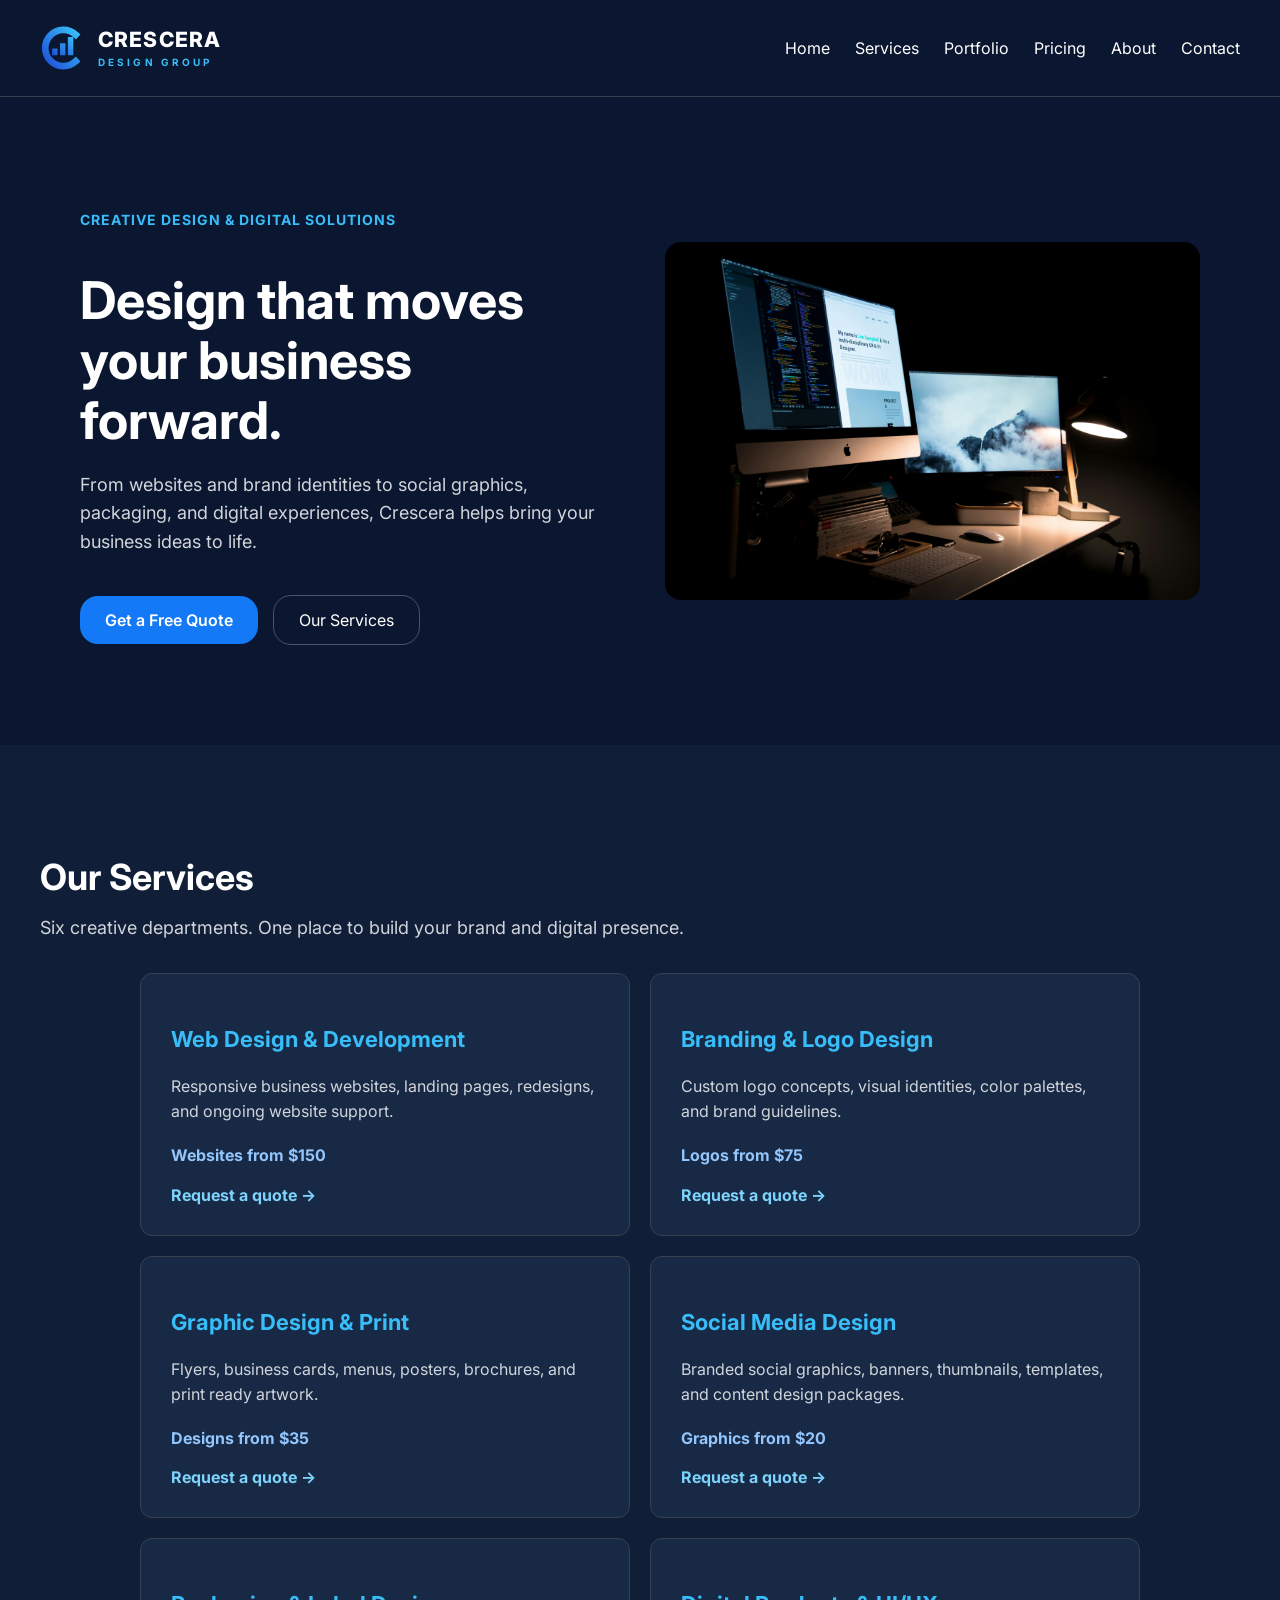
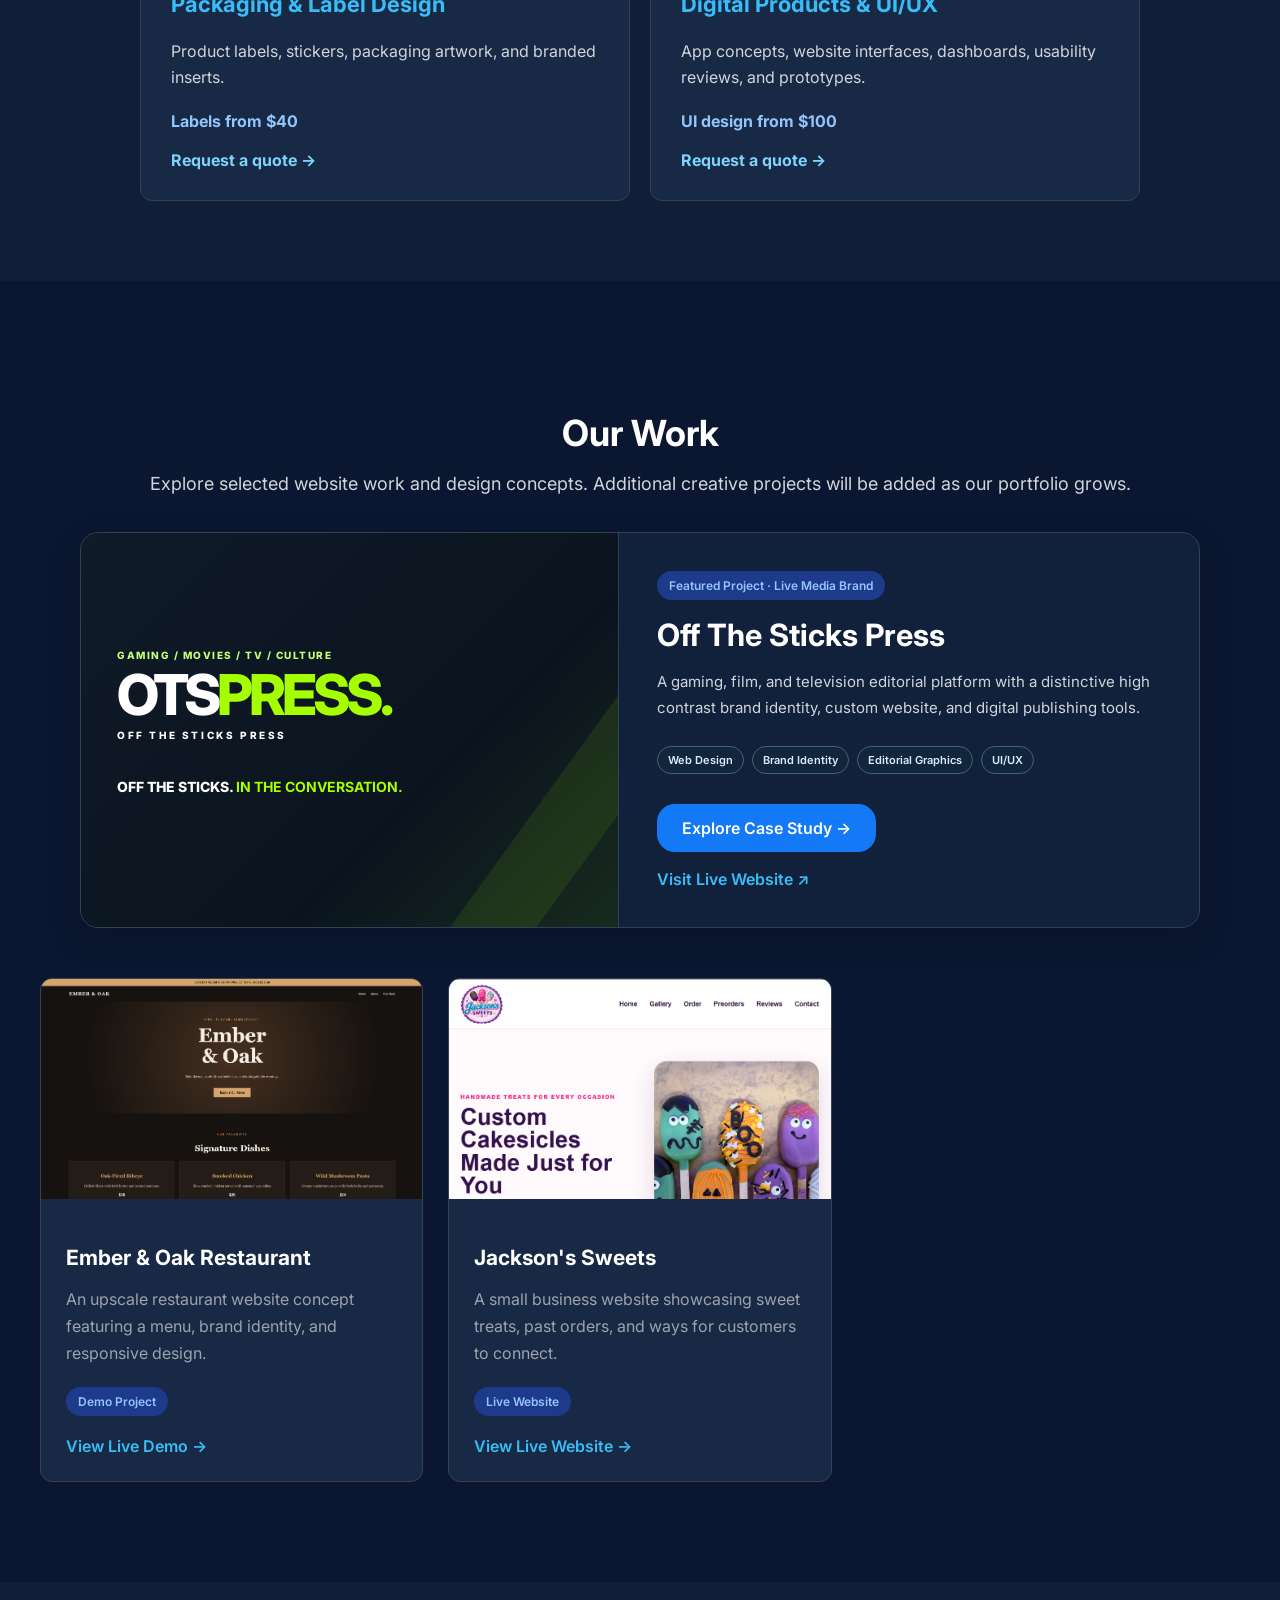
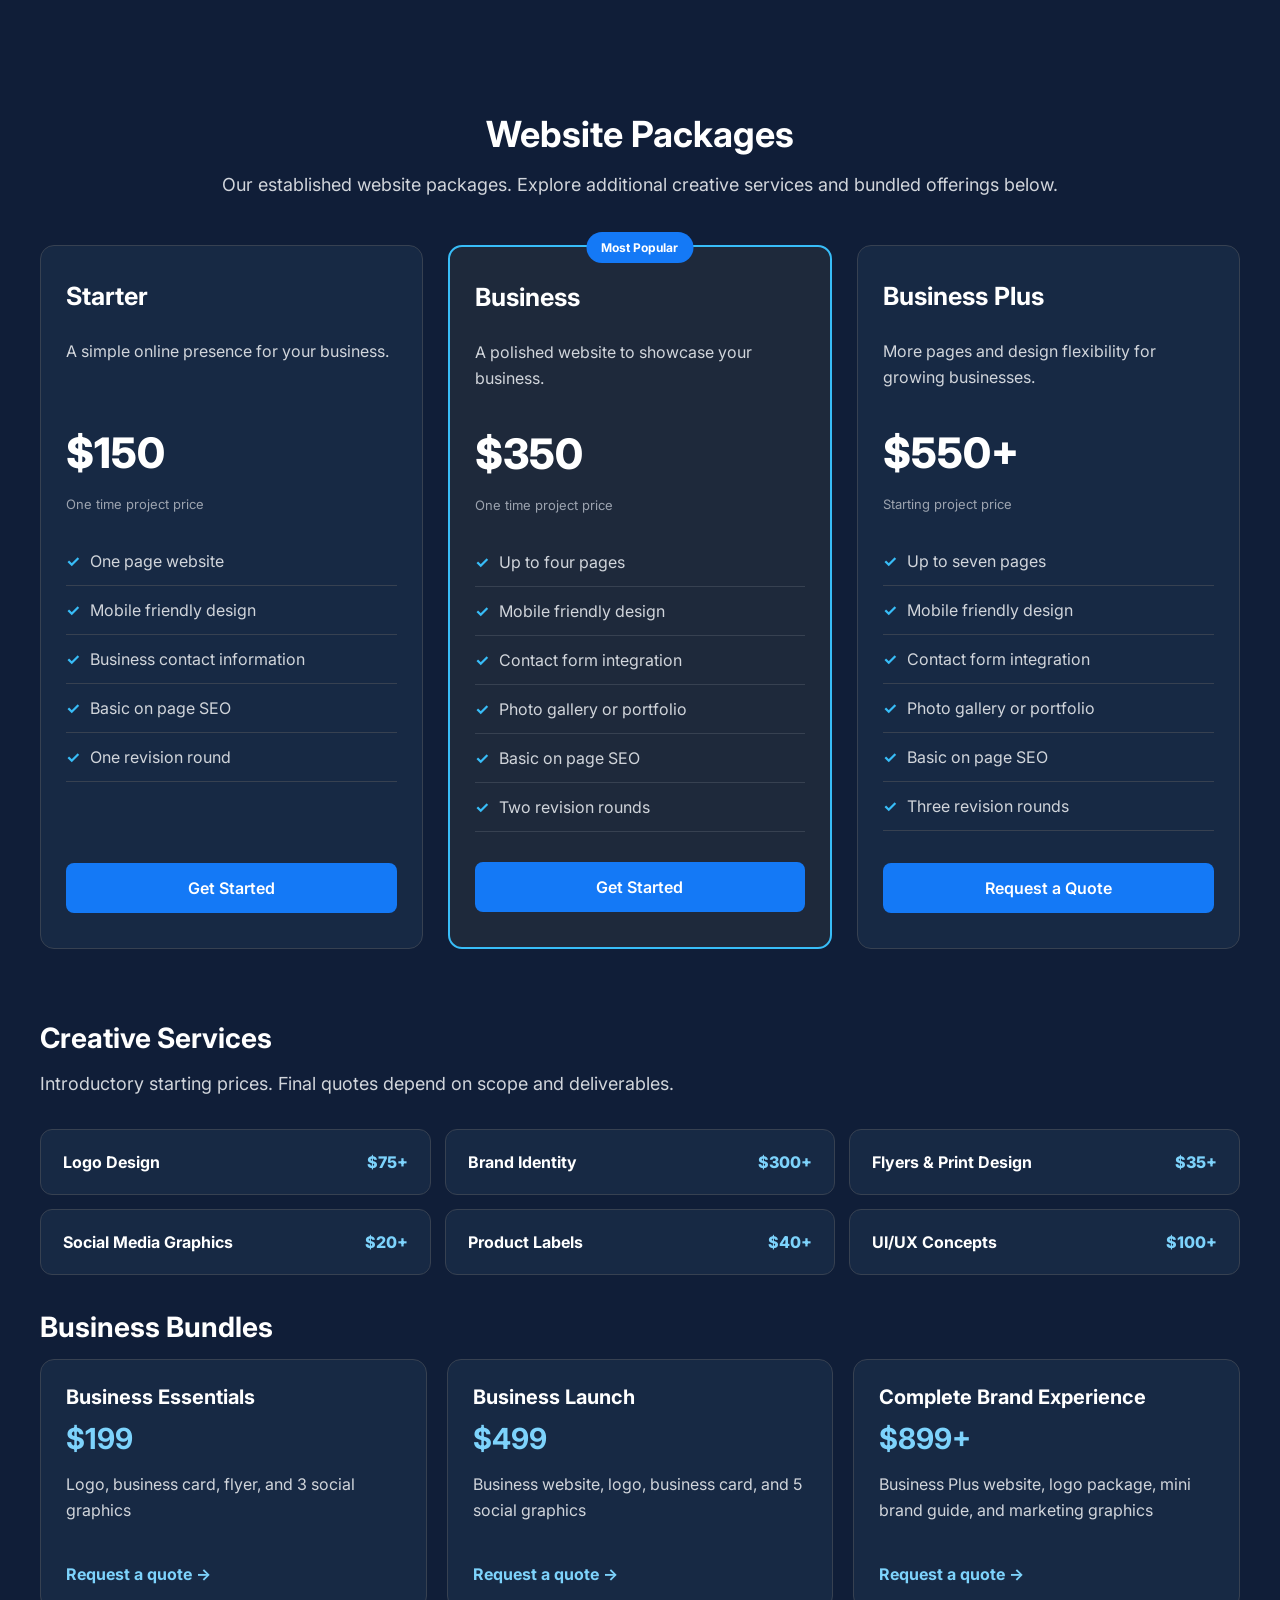
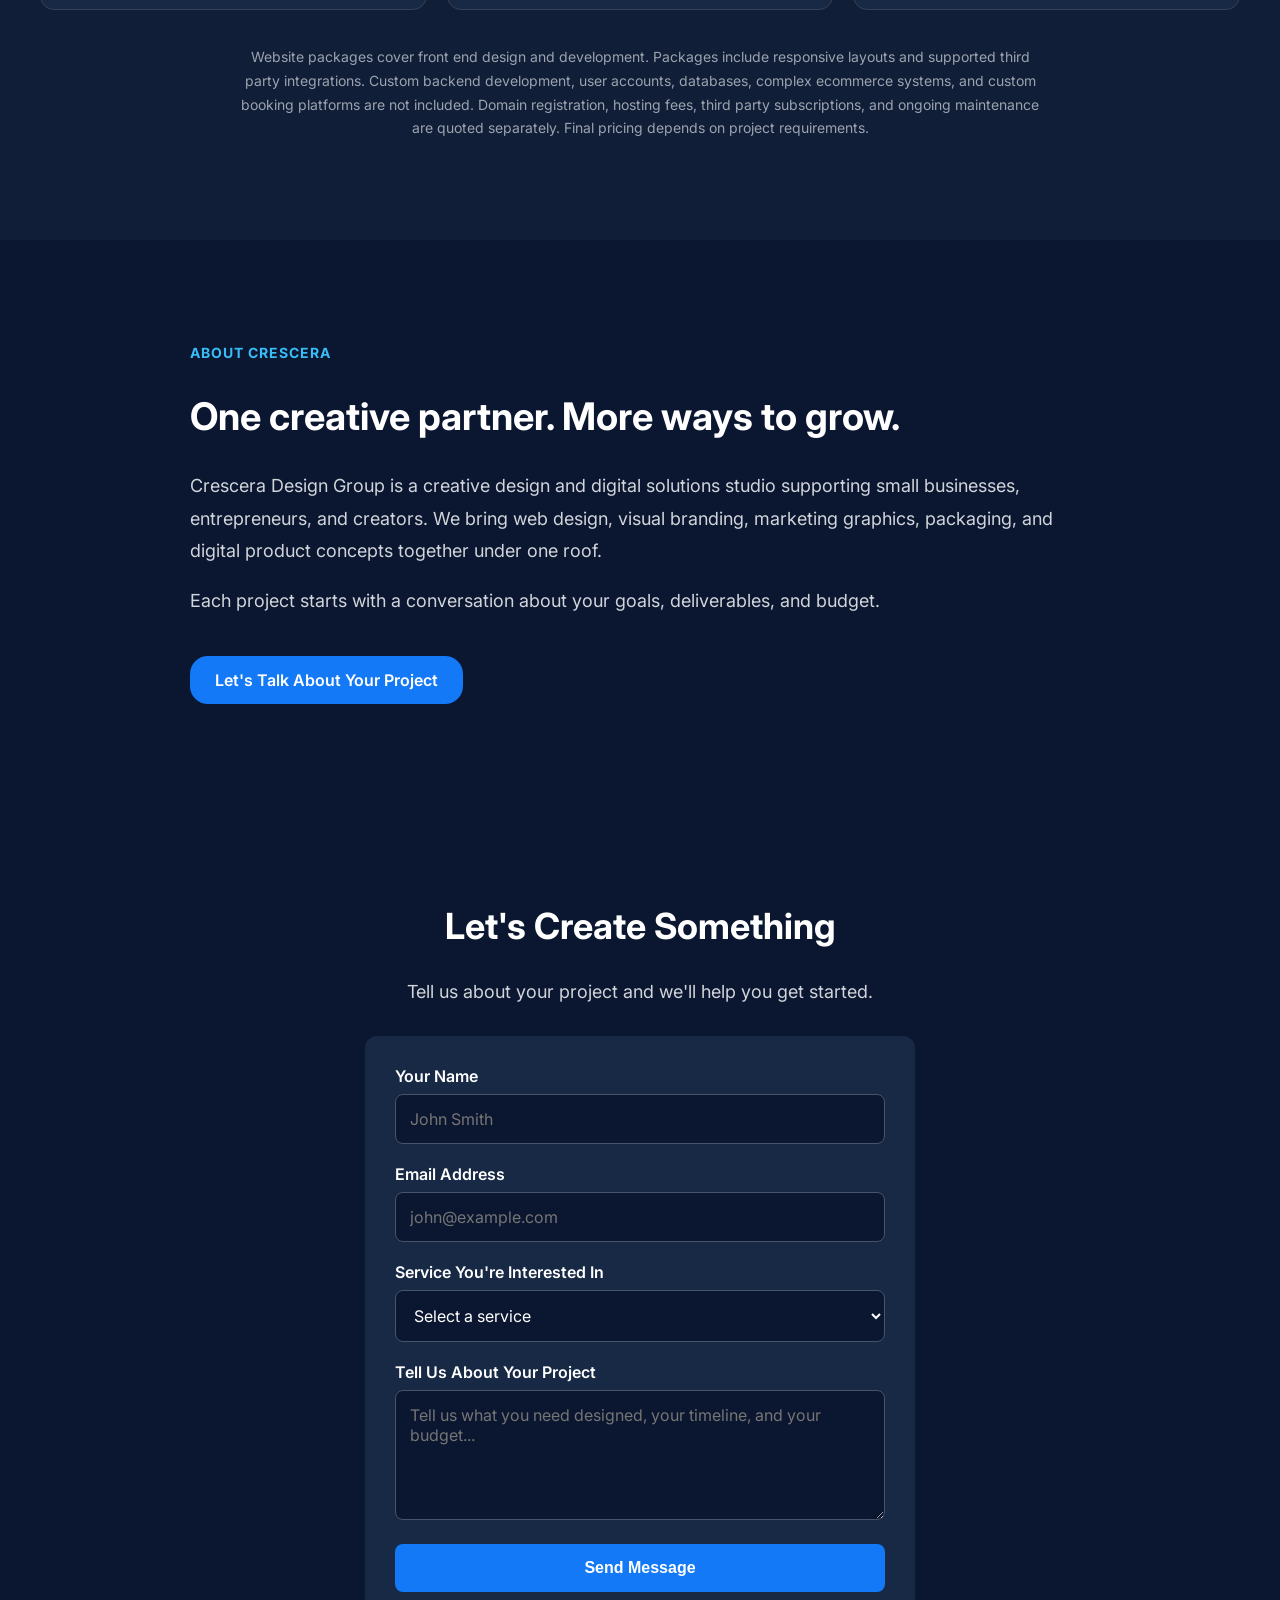
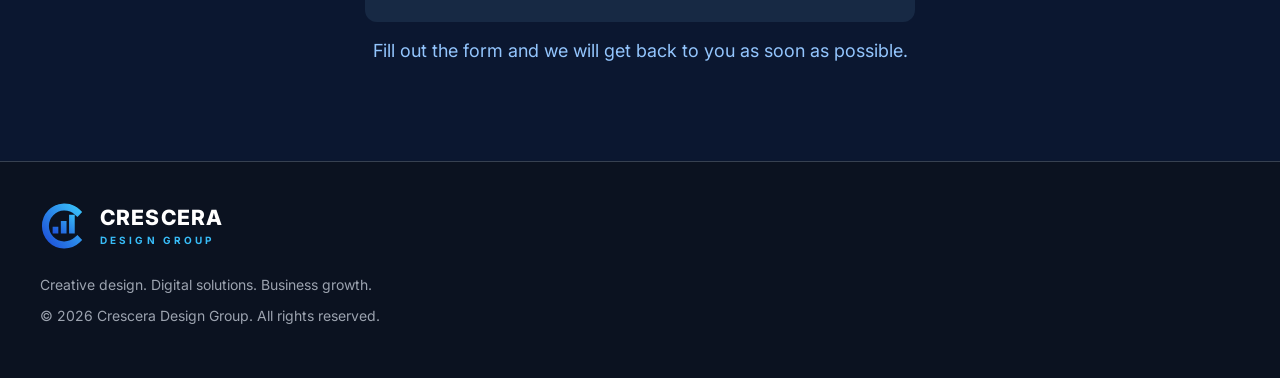
==== index.html @ a729edf1 "Remove hyphenated words from visible website copy" ====
<!DOCTYPE html>
<html lang="en">

<head>
  <meta charset="UTF-8">
  <meta name="viewport" content="width=device-width, initial-scale=1.0">

  
<title>Crescera Design Group | Creative Design & Digital Solutions</title>
  <meta name="description" content="Crescera Design Group offers web design, branding, graphic design, social media graphics, packaging design, and UI/UX solutions for growing businesses.">
  <meta name="theme-color" content="#0B1730">
  <link rel="icon" href="favicon.svg" type="image/svg+xml">


  <link rel="preconnect" href="https://fonts.googleapis.com">
  <link rel="preconnect" href="https://fonts.gstatic.com" crossorigin>

  <link href="https://fonts.googleapis.com/css2?family=Inter:wght@400;500;600;700;800&display=swap" rel="stylesheet">

  
<link rel="stylesheet" href="style.css?v=10">

</head>

<body>

  <!-- NAVIGATION -->
  <header>
    <a class="brand" href="#home" aria-label="Crescera Design Group home"><img src="images/crescera-mark.svg" alt="" width="46" height="46"><span class="brand-name">CRESCERA<small>DESIGN GROUP</small></span></a>

    
<nav aria-label="Main navigation">
    <a href="#home">Home</a>
    <a href="#services">Services</a>
    <a href="#portfolio">Portfolio</a>
    <a href="#pricing">Pricing</a>
    <a href="#about">About</a>
    <a href="#contact">Contact</a>
</nav>

  </header>

  <main>

    <!-- HERO SECTION -->
    <section class="hero" id="home">

      <div class="hero-content">

        <p class="subtitle">
          CREATIVE DESIGN & DIGITAL SOLUTIONS
        </p>

        <h1>
          Design that moves your business forward.
        </h1>

        <p class="description">
          From websites and brand identities to social graphics, packaging, and digital experiences, Crescera helps bring your business ideas to life.
        </p>

        <div class="hero-buttons">

          <a class="button" href="#contact">
            Get a Free Quote
          </a>

          <a class="secondary-button" href="#services">
            Our Services
          </a>

        </div>
      </div>

      <div class="hero-image">
        <img
          src="images/hero.jpg"
          alt="Professional website design workspace"
          width="640" height="480"
          fetchpriority="high"
        >
      </div>

    </section>

    <!-- SERVICES SECTION -->
    <section class="services" id="services">

      <h2>Our Services</h2>

      <p class="section-description">Six creative departments. One place to build your brand and digital presence.</p><div class="service-grid"><article class="service-card"><h3>Web Design & Development</h3><p>Responsive business websites, landing pages, redesigns, and ongoing website support.</p><p class="service-price">Websites from $150</p><a href="#contact">Request a quote →</a></article>
<article class="service-card"><h3>Branding & Logo Design</h3><p>Custom logo concepts, visual identities, color palettes, and brand guidelines.</p><p class="service-price">Logos from $75</p><a href="#contact">Request a quote →</a></article>
<article class="service-card"><h3>Graphic Design & Print</h3><p>Flyers, business cards, menus, posters, brochures, and print ready artwork.</p><p class="service-price">Designs from $35</p><a href="#contact">Request a quote →</a></article>
<article class="service-card"><h3>Social Media Design</h3><p>Branded social graphics, banners, thumbnails, templates, and content design packages.</p><p class="service-price">Graphics from $20</p><a href="#contact">Request a quote →</a></article>
<article class="service-card"><h3>Packaging & Label Design</h3><p>Product labels, stickers, packaging artwork, and branded inserts.</p><p class="service-price">Labels from $40</p><a href="#contact">Request a quote →</a></article>
<article class="service-card"><h3>Digital Products & UI/UX</h3><p>App concepts, website interfaces, dashboards, usability reviews, and prototypes.</p><p class="service-price">UI design from $100</p><a href="#contact">Request a quote →</a></article></div></section>
    
<section class="portfolio" id="portfolio">
    <h2>Our Work</h2>

    <p class="section-description">
        Explore selected website work and design concepts. Additional creative projects will be added as our portfolio grows.
    </p>

    <article class="portfolio-featured">
  <div class="ots-feature-art" aria-label="Off The Sticks Press brand showcase">
    <span class="ots-kicker">GAMING / MOVIES / TV / CULTURE</span>
    <div class="ots-wordmark"><span>OTS</span><span>PRESS.</span></div>
    <span class="ots-subline">OFF THE STICKS PRESS</span>
    <p>OFF THE STICKS. <strong>IN THE CONVERSATION.</strong></p>
  </div>
  <div class="portfolio-featured-content">
    <span class="project-tag">Featured Project · Live Media Brand</span>
    <h3>Off The Sticks Press</h3>
    <p>A gaming, film, and television editorial platform with a distinctive high contrast brand identity, custom website, and digital publishing tools.</p>
    <div class="case-tags"><span>Web Design</span><span>Brand Identity</span><span>Editorial Graphics</span><span>UI/UX</span></div>
    <a class="button" href="projects/off-the-sticks-press.html">Explore Case Study →</a>
    <a class="portfolio-link" href="https://offthestickspress.com" target="_blank" rel="noopener noreferrer">Visit Live Website ↗</a>
  </div>
</article>

<div class="portfolio-grid">

        
<article class="portfolio-card">
    

<div class="portfolio-preview">
    <img
        src="images/ember-oak-preview.png"
        alt="Ember and Oak restaurant website preview"
        loading="lazy"
    >
</div>



    <div class="portfolio-info">
        <h3>Ember & Oak Restaurant</h3>

        <p>
            An upscale restaurant website concept
            featuring a menu, brand identity,
            and responsive design.
        </p>

        <span class="project-tag">Demo Project</span>

        <a
            class="portfolio-link"
            href="demos/restaurant/index.html"
            target="_blank"
            rel="noopener noreferrer"
        >
            View Live Demo →
        </a>
    </div>
</article>


        <article class="portfolio-card">
            <div class="portfolio-preview">
                <img src="images/jacksons-sweets-preview.png" alt="Jackson's Sweets website homepage preview" loading="lazy">
            </div>
            <div class="portfolio-info">
                <h3>Jackson's Sweets</h3>
                <p>
                    A small business website showcasing sweet treats,
                    past orders, and ways for customers to connect.
                </p>
                <span class="project-tag">Live Website</span>
                <a class="portfolio-link" href="https://jacksonssweets.com/index.html" target="_blank" rel="noopener noreferrer">View Live Website →</a>
            </div>
        </article>

    </div>
</section>



    <!-- PRICING SECTION -->
    <section class="pricing" id="pricing">
      <h2>Website Packages</h2>
      <p class="section-description">Our established website packages. Explore additional creative services and bundled offerings below.</p>
      <div class="pricing-grid">
        <article class="pricing-card">
          <h3>Starter</h3>
          <p class="package-description">A simple online presence for your business.</p>
          <p class="price">$150</p>
          <p class="price-note">One time project price</p>
          <ul>
            <li>One page website</li>
            <li>Mobile friendly design</li>
            <li>Business contact information</li>
            <li>Basic on page SEO</li>
            <li>One revision round</li>
          </ul>
          <a class="pricing-button" href="#contact">Get Started</a>
        </article>
        <article class="pricing-card featured">
          <span class="popular-tag">Most Popular</span>
          <h3>Business</h3>
          <p class="package-description">A polished website to showcase your business.</p>
          <p class="price">$350</p>
          <p class="price-note">One time project price</p>
          <ul>
            <li>Up to four pages</li>
            <li>Mobile friendly design</li>
            <li>Contact form integration</li>
            <li>Photo gallery or portfolio</li>
            <li>Basic on page SEO</li>
            <li>Two revision rounds</li>
          </ul>
          <a class="pricing-button" href="#contact">Get Started</a>
        </article>
        <article class="pricing-card">
          <h3>Business Plus</h3>
          <p class="package-description">More pages and design flexibility for growing businesses.</p>
          <p class="price">$550+</p>
          <p class="price-note">Starting project price</p>
          <ul>
            <li>Up to seven pages</li>
            <li>Mobile friendly design</li>
            <li>Contact form integration</li>
            <li>Photo gallery or portfolio</li>
            <li>Basic on page SEO</li>
            <li>Three revision rounds</li>
          </ul>
          <a class="pricing-button" href="#contact">Request a Quote</a>
        </article>
      </div>
      <div class="creative-pricing"><h3>Creative Services</h3><p class="section-description">Introductory starting prices. Final quotes depend on scope and deliverables.</p><div class="creative-price-grid"><div class="creative-price-item"><strong>Logo Design</strong><span>$75+</span></div><div class="creative-price-item"><strong>Brand Identity</strong><span>$300+</span></div><div class="creative-price-item"><strong>Flyers & Print Design</strong><span>$35+</span></div><div class="creative-price-item"><strong>Social Media Graphics</strong><span>$20+</span></div><div class="creative-price-item"><strong>Product Labels</strong><span>$40+</span></div><div class="creative-price-item"><strong>UI/UX Concepts</strong><span>$100+</span></div></div><h3>Business Bundles</h3><div class="bundle-grid"><article class="bundle-card"><h4>Business Essentials</h4><strong>$199</strong><p>Logo, business card, flyer, and 3 social graphics</p><a href="#contact">Request a quote →</a></article><article class="bundle-card"><h4>Business Launch</h4><strong>$499</strong><p>Business website, logo, business card, and 5 social graphics</p><a href="#contact">Request a quote →</a></article><article class="bundle-card"><h4>Complete Brand Experience</h4><strong>$899+</strong><p>Business Plus website, logo package, mini brand guide, and marketing graphics</p><a href="#contact">Request a quote →</a></article></div></div><p class="pricing-disclaimer">Website packages cover front end design and development. Packages include responsive layouts and supported third party integrations. Custom backend development, user accounts, databases, complex ecommerce systems, and custom booking platforms are not included. Domain registration, hosting fees, third party subscriptions, and ongoing maintenance are quoted separately. Final pricing depends on project requirements.</p>
    </section>

    <section class="about" id="about"><div class="about-inner"><p class="subtitle">ABOUT CRESCERA</p><h2>One creative partner. More ways to grow.</h2><p>Crescera Design Group is a creative design and digital solutions studio supporting small businesses, entrepreneurs, and creators. We bring web design, visual branding, marketing graphics, packaging, and digital product concepts together under one roof.</p><p>Each project starts with a conversation about your goals, deliverables, and budget.</p><a class="button" href="#contact">Let's Talk About Your Project</a></div></section>

    <!-- CONTACT SECTION -->
    <section class="contact" id="contact">

      <h2>Let's Create Something</h2>

      <p>
        Tell us about your project and
        we'll help you get started.
      </p>

      <form id="contact-form" action="https://formspree.io/f/mljgbqzo" method="POST">

        <input type="hidden" name="_subject" value="New Crescera Design Group project inquiry">

        <label for="name">Your Name</label>
        <input
          type="text"
          id="name"
          name="name"
          placeholder="John Smith"
          required
        >

        <label for="email">Email Address</label>
        <input
          type="email"
          id="email"
          name="email"
          placeholder="john@example.com"
          required
        >

        <label for="service">Service You're Interested In</label><select id="service" name="service" required><option value="" disabled selected>Select a service</option><option value="Web Design & Development">Web Design & Development</option><option value="Branding & Logo Design">Branding & Logo Design</option><option value="Graphic Design & Print">Graphic Design & Print</option><option value="Social Media Design">Social Media Design</option><option value="Packaging & Label Design">Packaging & Label Design</option><option value="Digital Products & UI/UX">Digital Products & UI/UX</option><option value="Business Bundle">Business Bundle</option><option value="Not Sure Yet">Not Sure Yet</option></select>

        <label for="message">
          Tell Us About Your Project
        </label>

        <textarea
          id="message"
          name="message"
          rows="5"
          placeholder="Tell us what you need designed, your timeline, and your budget..."
          required
        ></textarea>

        <button type="submit" id="contact-submit">
          Send Message
        </button>

      </form>

      <p id="form-status" role="status" aria-live="polite">Fill out the form and we will get back to you as soon as possible.</p>

    </section>

  </main>

  <!-- FOOTER -->
  <footer>
    <div class="footer-brand"><img src="images/crescera-mark.svg" alt="" width="48" height="48"><span class="brand-name">CRESCERA<small>DESIGN GROUP</small></span></div>

    <p>
      Creative design. Digital solutions. Business growth.
    </p>

    <p>
      &copy; 2026 Crescera Design Group.
      All rights reserved.
    </p>
  </footer>

  <!-- JAVASCRIPT -->
  <script src="script.js?v=5"></script>

</body>
</html>
---- style.css ----
/* ==================================
   GLOBAL STYLES
================================== */

* {
  box-sizing: border-box;
}

html {
  scroll-behavior: smooth;
}

body {
  margin: 0;
  background-color: #0B1730;
  color: white;
  font-family: 'Inter', Arial, sans-serif;
}

/* ==================================
   HEADER AND NAVIGATION
================================== */

header {
  display: flex;
  justify-content: space-between;
  align-items: center;
  flex-wrap: wrap;
  gap: 20px;
  padding: 25px 40px;
  border-bottom: 1px solid #374151;
}

header h2 {
  margin: 0;
  font-size: 20px;
}

nav {
  display: flex;
  gap: 25px;
  flex-wrap: wrap;
}

nav a {
  color: white;
  text-decoration: none;
  font-size: 16px;
}

nav a:hover {
  color: #38BDF8;
}

/* ==================================
   HERO SECTION
================================== */

.hero {
  display: grid;
  grid-template-columns: 1fr 1fr;
  align-items: center;
  gap: 50px;
  padding: 100px 40px;
  max-width: 1200px;
  margin: 0 auto;
}

.subtitle {
  color: #38BDF8;
  font-size: 14px;
  font-weight: 700;
  letter-spacing: 1px;
}

.hero h1 {
  font-size: 52px;
  line-height: 1.15;
  margin-bottom: 20px;
}

.description {
  color: #D1D5DB;
  font-size: 18px;
  line-height: 1.6;
}

.hero-image img {
  width: 100%;
  height: auto;
  display: block;
  border-radius: 16px;
}

/* ==================================
   BUTTONS
================================== */

.hero-buttons {
  display: flex;
  gap: 15px;
  flex-wrap: wrap;
  align-items: center;
}

.button {
  display: inline-block;
  background-color: #1479F6;
  color: white;
  padding: 14px 25px;
  text-decoration: none;
  border-radius: 18px;
  margin-top: 20px;
  font-weight: 600;
}

.button:hover {
  background-color: #1D4ED8;
}

.secondary-button {
  display: inline-block;
  color: white;
  text-decoration: none;
  padding: 14px 25px;
  border: 1px solid #475569;
  border-radius: 18px;
  margin-top: 20px;
}

.secondary-button:hover {
  background-color: #172944;
}

/* ==================================
   SERVICES SECTION
================================== */

.services {
  padding: 80px 40px;
  background-color: #101E38;
}

.services h2 {
  font-size: 36px;
  margin-bottom: 10px;
}

.section-description {
  color: #D1D5DB;
  font-size: 18px;
  margin-bottom: 35px;
}

.service-grid {
  display: grid;
  grid-template-columns: repeat(2, minmax(0, 1fr));
  gap: 20px;
  max-width: 1000px;
  margin: 0 auto;
}

.service-card {
  background-color: #172944;
  padding: 30px;
  border-radius: 12px;
  border: 1px solid #374151;

  transition: transform 0.2s ease,
              border-color 0.2s ease;
}

.service-card:hover {
  transform: translateY(-5px);
  border-color: #38BDF8;
}

.service-card h3 {
  color: #38BDF8;
  font-size: 22px;
}

.service-card p {
  color: #D1D5DB;
  line-height: 1.6;
}

/* ==================================
   CONTACT SECTION
================================== */

.contact {
  text-align: center;
  padding: 80px 40px;
}

.contact h2 {
  font-size: 36px;
}

.contact p {
  color: #D1D5DB;
  font-size: 18px;
  line-height: 1.6;
}

/* ==================================
   CONTACT FORM
================================== */

#contact-form {
  max-width: 550px;
  margin: 30px auto 0;
  padding: 30px;
  background-color: #172944;
  border-radius: 12px;
  text-align: left;
}

#contact-form label {
  display: block;
  color: white;
  margin-bottom: 8px;
  font-weight: 600;
}

#contact-form input,
#contact-form textarea {
  width: 100%;
  padding: 14px;
  margin-bottom: 20px;
  background-color: #0B1730;
  color: white;
  border: 1px solid #475569;
  border-radius: 8px;
  font-family: inherit;
  font-size: 16px;
}

#contact-form input:focus,
#contact-form textarea:focus {
  outline: 2px solid #38BDF8;
  outline-offset: 2px;
}

#contact-form button {
  width: 100%;
  padding: 15px;
  background-color: #1479F6;
  color: white;
  border: none;
  border-radius: 8px;
  font-size: 16px;
  font-weight: bold;
  cursor: pointer;
}

#contact-form button:hover {
  background-color: #1D4ED8;
}

#form-status {
  max-width: 550px;
  margin: 15px auto;
  color: #93C5FD;
}

/* ==================================
   FOOTER
================================== */

footer {
  background-color: #0B1220;
  padding: 40px;
  border-top: 1px solid #374151;
}

footer h3 {
  color: white;
  font-size: 20px;
}

footer p {
  color: #9CA3AF;
  font-size: 14px;
}


/* PORTFOLIO SECTION */

.portfolio {
    padding: 100px 40px;
    background-color: #0B1730;
    text-align: center;
}

.portfolio h2 {
    font-size: 36px;
    margin-bottom: 15px;
}

.portfolio-grid {
    display: grid;
    grid-template-columns: repeat(3, minmax(0, 1fr));
    gap: 25px;
    max-width: 1200px;
    margin: 50px auto 0;
}

.portfolio-card {
    min-width: 0;
    background-color: #172944;
    border: 1px solid #374151;
    border-radius: 12px;
    overflow: hidden;
    text-align: left;
    transition: transform 0.3s ease;
}

.portfolio-card:hover {
    transform: translateY(-6px);
}

/* IMAGE PREVIEW */

.portfolio-preview {
    width: 100%;
    height: 220px;
    overflow: hidden;
    background: linear-gradient(135deg, #1479F6, #7c3aed);
    display: flex;
    align-items: center;
    justify-content: center;
}

.portfolio-preview img {
    display: block;
    width: 100%;
    height: 100%;
    object-fit: cover;
    object-position: center top;
}

.portfolio-preview span {
    font-size: 22px;
    font-weight: 800;
    color: white;
    letter-spacing: 2px;
}

/* PROJECT DETAILS */

.portfolio-info {
    padding: 25px;
}

.portfolio-info h3 {
    font-size: 21px;
    margin-bottom: 12px;
}

.portfolio-info p {
    color: #9ca3af;
    line-height: 1.7;
    margin-bottom: 20px;
}

.project-tag {
    display: inline-block;
    font-size: 12px;
    font-weight: 600;
    color: #93c5fd;
    background-color: #1e3a8a;
    padding: 7px 12px;
    border-radius: 20px;
}

.portfolio-link {
    display: block;
    width: fit-content;
    margin-top: 20px;
    color: #38BDF8;
    font-weight: 600;
    text-decoration: none;
}

.portfolio-link:hover {
    color: #93c5fd;
    text-decoration: underline;
}




/* ==================================
   TABLET AND MOBILE
================================== */

@media (max-width: 768px) {

  .hero {
    grid-template-columns: 1fr;
    padding: 60px 20px;
    gap: 35px;
  }

  .hero h1 {
    font-size: 36px;
  }

}

/* ==================================
   SMALL MOBILE SCREENS
================================== */

@media (max-width: 600px) {

  header {
    padding: 20px;
  }

  nav {
    gap: 15px;
  }

  .hero h1 {
    font-size: 32px;
  }

  .services {
    padding: 50px 20px;
  }

  .service-grid {
    grid-template-columns: 1fr;
  }

  .contact {
    padding: 50px 20px;
  }

  #contact-form {
    padding: 20px;
  }

  footer {
    padding: 30px 20px;
  }

}


/* PORTFOLIO RESPONSIVE DESIGN */

@media (max-width: 900px) {
    .portfolio-grid {
        grid-template-columns: repeat(2, minmax(0, 1fr));
    }
}

@media (max-width: 600px) {
    .portfolio {
        padding: 70px 20px;
    }

    .portfolio h2 {
        font-size: 28px;
    }

    .portfolio-grid {
        grid-template-columns: 1fr;
    }

    .portfolio-preview {
        height: 200px;
    }
}


/* PRICING SECTION */
.pricing {
  padding: 100px 40px;
  background: #101E38;
  text-align: center;
}
.pricing h2 { font-size: 36px; margin-bottom: 15px; }
.pricing-grid {
  display: grid;
  grid-template-columns: repeat(3, minmax(0, 1fr));
  gap: 25px;
  max-width: 1200px;
  margin: 50px auto 0;
}
.pricing-card {
  position: relative;
  min-width: 0;
  display: flex;
  flex-direction: column;
  padding: 35px 25px;
  text-align: left;
  background: #172944;
  border: 1px solid #374151;
  border-radius: 14px;
  transition: transform .3s ease;
}
.pricing-card:hover { transform: translateY(-6px); }
.pricing-card.featured { border: 2px solid #38BDF8; background: #1e293b; }
.popular-tag {
  position: absolute;
  top: -15px;
  left: 50%;
  transform: translateX(-50%);
  padding: 8px 15px;
  background: #1479F6;
  color: white;
  border-radius: 20px;
  font-size: 12px;
  font-weight: 700;
  white-space: nowrap;
}
.pricing-card h3 { font-size: 25px; margin: 0 0 12px; }
.package-description { color: #d1d5db; line-height: 1.6; min-height: 52px; }
.price { font-size: 42px; font-weight: 800; margin: 20px 0 5px; }
.price-note { color: #9ca3af; font-size: 13px; margin-bottom: 25px; }
.pricing-card ul { list-style: none; padding: 0; margin: 0 0 30px; }
.pricing-card li {
  color: #d1d5db;
  padding: 12px 0;
  border-bottom: 1px solid #374151;
  line-height: 1.5;
}
.pricing-card li::before { content: "✓"; color: #38BDF8; font-weight: bold; margin-right: 10px; }
.pricing-button {
  display: block;
  margin-top: auto;
  padding: 15px 20px;
  background: #1479F6;
  color: white;
  text-align: center;
  text-decoration: none;
  font-weight: 600;
  border-radius: 8px;
}
.pricing-button:hover { background: #1d4ed8; }
.pricing-disclaimer {
  max-width: 800px;
  margin: 35px auto 0;
  color: #9ca3af;
  font-size: 14px;
  line-height: 1.7;
}
@media (max-width: 900px) {
  .pricing-grid { grid-template-columns: repeat(2, minmax(0, 1fr)); }
}
@media (max-width: 600px) {
  .pricing { padding: 70px 20px; }
  .pricing h2 { font-size: 28px; }
  .pricing-grid { grid-template-columns: 1fr; gap: 35px; }
  .pricing-card { padding: 30px 22px; }
  .price { font-size: 36px; }
}

/* Keep the spam-trap field off screen while retaining it in the form. */
#contact-form .form-honeypot { position: absolute; left: -9999px; width: 1px; height: 1px; opacity: 0; pointer-events: none; }
#contact-form button:disabled { opacity: .7; cursor: wait; }

/* Crescera Design Group brand identity */
.brand,.footer-brand{display:inline-flex;align-items:center;gap:12px;text-decoration:none;color:#fff;min-width:0}
.brand img,.footer-brand img{flex:none;display:block}
.brand-name{display:flex;flex-direction:column;font-size:21px;font-weight:800;letter-spacing:.055em;line-height:1.15}
.brand-name small{font-size:10px;font-weight:700;letter-spacing:.31em;color:#38BDF8;margin-top:5px}
.footer-brand{margin-bottom:12px}
@media(max-width:600px){.brand-name{font-size:17px}.brand-name small{font-size:9px}.brand img{width:40px;height:40px}}


/* Creative studio expansion */
.service-price{font-weight:700;color:#93c5fd!important;margin-top:18px}
.service-card a,.bundle-card a{color:#7dd3fc;font-weight:700;text-decoration:none}
.service-card a:hover,.bundle-card a:hover{text-decoration:underline}
.creative-pricing{max-width:1200px;margin:72px auto 0;text-align:left}
.creative-pricing>h3{font-size:28px;margin:35px 0 15px}
.creative-price-grid{display:grid;grid-template-columns:repeat(3,minmax(0,1fr));gap:14px}
.creative-price-item{background:#172944;border:1px solid #374151;border-radius:12px;padding:22px;display:flex;justify-content:space-between;align-items:center;gap:14px}
.creative-price-item span{color:#7dd3fc;font-weight:800;white-space:nowrap}
.bundle-grid{display:grid;grid-template-columns:repeat(3,minmax(0,1fr));gap:20px}
.bundle-card{background:#172944;border:1px solid #374151;border-radius:14px;padding:25px}
.bundle-card h4{font-size:20px;margin:0 0 12px}
.bundle-card>strong{font-size:29px;color:#7dd3fc}
.bundle-card p{color:#d1d5db;line-height:1.6;min-height:76px}
.about{padding:90px 40px;background:#0b1730}
.about-inner{max-width:900px;margin:auto}
.about h2{font-size:38px}
.about p:not(.subtitle){color:#d1d5db;line-height:1.8;font-size:18px}
#contact-form select{width:100%;padding:14px;margin-bottom:20px;background:#0b1730;color:white;border:1px solid #475569;border-radius:8px;font:inherit}
#contact-form select:focus{outline:2px solid #38bdf8;outline-offset:2px}
@media(max-width:900px){.creative-price-grid,.bundle-grid{grid-template-columns:repeat(2,minmax(0,1fr))}}
@media(max-width:600px){.creative-price-grid,.bundle-grid{grid-template-columns:1fr}.about{padding:65px 20px}.about h2{font-size:30px}.creative-price-item{padding:18px}.creative-pricing{margin-top:50px}}


/* OTSPress featured portfolio and case study */
.portfolio-featured{max-width:1200px;margin:42px auto 30px;display:grid;grid-template-columns:1.15fr 1fr;overflow:hidden;background:#172944;border:1px solid #374151;border-radius:18px;text-align:left}
.ots-feature-art{min-height:330px;background:radial-gradient(ellipse at 88% 15%,#385d08 0,transparent 43%),linear-gradient(145deg,#060808,#10170b 60%,#030404);display:flex;flex-direction:column;align-items:flex-start;justify-content:center;padding:clamp(24px,4vw,54px);overflow:hidden;border-bottom:3px solid #a6ff00;position:relative}
.ots-feature-art:before{content:"";position:absolute;right:-30px;top:-65px;width:140px;height:550px;background:#a6ff00;transform:rotate(36deg);opacity:.14}
.ots-kicker{color:#c4ff76;letter-spacing:.2em;font-size:11px;font-weight:800;z-index:1}
.ots-wordmark{display:flex;flex-wrap:nowrap;white-space:nowrap;font-size:clamp(42px,6vw,95px);font-weight:800;letter-spacing:-.07em;line-height:1.2;z-index:1}
.ots-wordmark span:first-child{color:white}.ots-wordmark span:last-child{color:#a6ff00}
.ots-subline{letter-spacing:.38em;font-size:clamp(9px,1vw,15px);font-weight:800;z-index:1}
.ots-feature-art p{font-weight:800;font-size:clamp(13px,1.5vw,20px);z-index:1;margin-top:28px}
.ots-feature-art p strong{color:#a6ff00}
.portfolio-featured-content{padding:clamp(26px,4vw,55px);display:flex;flex-direction:column;align-items:flex-start;justify-content:center}
.portfolio-featured-content h3{font-size:32px;margin:20px 0 8px}
.portfolio-featured-content>p{color:#d1d5db;line-height:1.7}
.case-tags{display:flex;flex-wrap:wrap;gap:9px;margin:18px 0}
.case-tags span{border:1px solid #466079;background:#11253b;border-radius:40px;padding:8px 12px;color:#d9e9ff;font-size:12px;font-weight:600}
.portfolio-featured-content .button{margin-top:12px}
.case-study{max-width:1160px;margin:auto;padding:35px 30px 80px}
.case-back{color:#93c5fd;text-decoration:none;font-weight:600}
.case-intro{padding:70px 0 45px}
.case-intro h1{font-size:clamp(38px,6vw,72px);margin:15px 0}
.case-intro>p:not(.subtitle){font-size:20px;color:#d1d5db;line-height:1.7;max-width:770px}
.case-visual .ots-feature-art{min-height:440px;border-radius:18px}
.case-visual .ots-wordmark{font-size:clamp(55px,10vw,135px)}
.case-image-note{color:#9ca3af;font-size:13px;line-height:1.6}
.case-section{padding:55px 0;border-bottom:1px solid #374151}
.case-section h2{font-size:clamp(27px,3.5vw,42px);margin:10px 0 22px}
.case-section p:not(.subtitle){color:#d1d5db;line-height:1.85;font-size:17px;max-width:850px}
.case-two{display:grid;grid-template-columns:1fr 1fr;gap:45px}
.case-two h3{color:#93c5fd}
.case-cta{padding:70px 25px;text-align:center;background:#101e38;border-radius:18px;margin-top:60px}
.case-cta p{color:#d1d5db}
@media(max-width:850px){.portfolio-featured,.case-two{grid-template-columns:1fr}.portfolio-featured .ots-feature-art{min-height:290px}.ots-wordmark{font-size:clamp(46px,11vw,90px)}}
@media(max-width:600px){.case-study{padding:25px 20px 60px}.case-intro{padding:40px 0}.case-visual .ots-feature-art{min-height:300px;padding:22px}.case-visual .ots-wordmark{font-size:clamp(42px,10vw,70px)}.ots-subline{letter-spacing:.18em}.portfolio-featured-content{padding:25px}}

.case-site-screenshot{display:block;width:100%;height:auto;border:1px solid #39454b;border-radius:12px;background:#0e1110;margin-top:25px;box-shadow:0 16px 50px rgba(0,0,0,.22)}


/* Refined portfolio feature: Crescera visual language */
.portfolio-featured{width:min(100%,1120px);margin:38px auto 32px;grid-template-columns:minmax(0,1fr) minmax(0,1.08fr);background:#11213b;border:1px solid #30415c;box-shadow:0 12px 34px rgba(0,0,0,.13)}
.portfolio-featured .ots-feature-art{min-width:0;min-height:360px;padding:36px;background:linear-gradient(135deg,#101b29,#0b141e 65%,#182a1e);border:0;border-right:1px solid #30415c;align-items:flex-start;text-align:left}
.portfolio-featured .ots-feature-art:before{width:70px;right:-44px;opacity:.09}
.portfolio-featured .ots-kicker{font-size:10px;letter-spacing:.15em}
.portfolio-featured .ots-wordmark{font-size:clamp(35px,4.4vw,72px);letter-spacing:-.075em}
.portfolio-featured .ots-subline{font-size:10px;letter-spacing:.26em}
.portfolio-featured .ots-feature-art p{font-size:14px;margin-top:35px;line-height:1.5}
.portfolio-featured-content{min-width:0;padding:38px;text-align:left;align-items:flex-start}
.portfolio-featured-content h3{font-size:clamp(23px,2.4vw,31px);margin:16px 0 4px}
.portfolio-featured-content>p{font-size:15px;line-height:1.75;margin:12px 0}
.portfolio-featured-content .case-tags{gap:8px;margin:12px 0 18px}
.portfolio-featured-content .case-tags span{font-size:11px;padding:6px 10px}
.portfolio-featured-content .portfolio-link{display:inline-block;margin-top:17px}
.case-section .case-site-screenshot{display:block;width:100%;max-width:850px;max-height:510px;object-fit:contain;object-position:center;margin:25px auto 0;border-radius:12px}
.case-section .site-preview-frame{width:min(100%,900px);margin:0 auto;overflow:hidden}
.case-section .site-preview-frame a{display:block;max-width:100%}
@media(max-width:850px){.portfolio-featured{grid-template-columns:1fr}.portfolio-featured .ots-feature-art{min-height:245px;border-right:0;border-bottom:1px solid #30415c}.portfolio-featured .ots-wordmark{font-size:clamp(42px,9vw,70px)}}
@media(max-width:600px){.portfolio-featured-content{padding:24px}.portfolio-featured .ots-feature-art{padding:24px}.portfolio-featured .ots-wordmark{font-size:clamp(38px,10vw,58px)}.case-section .case-site-screenshot{max-height:350px}}
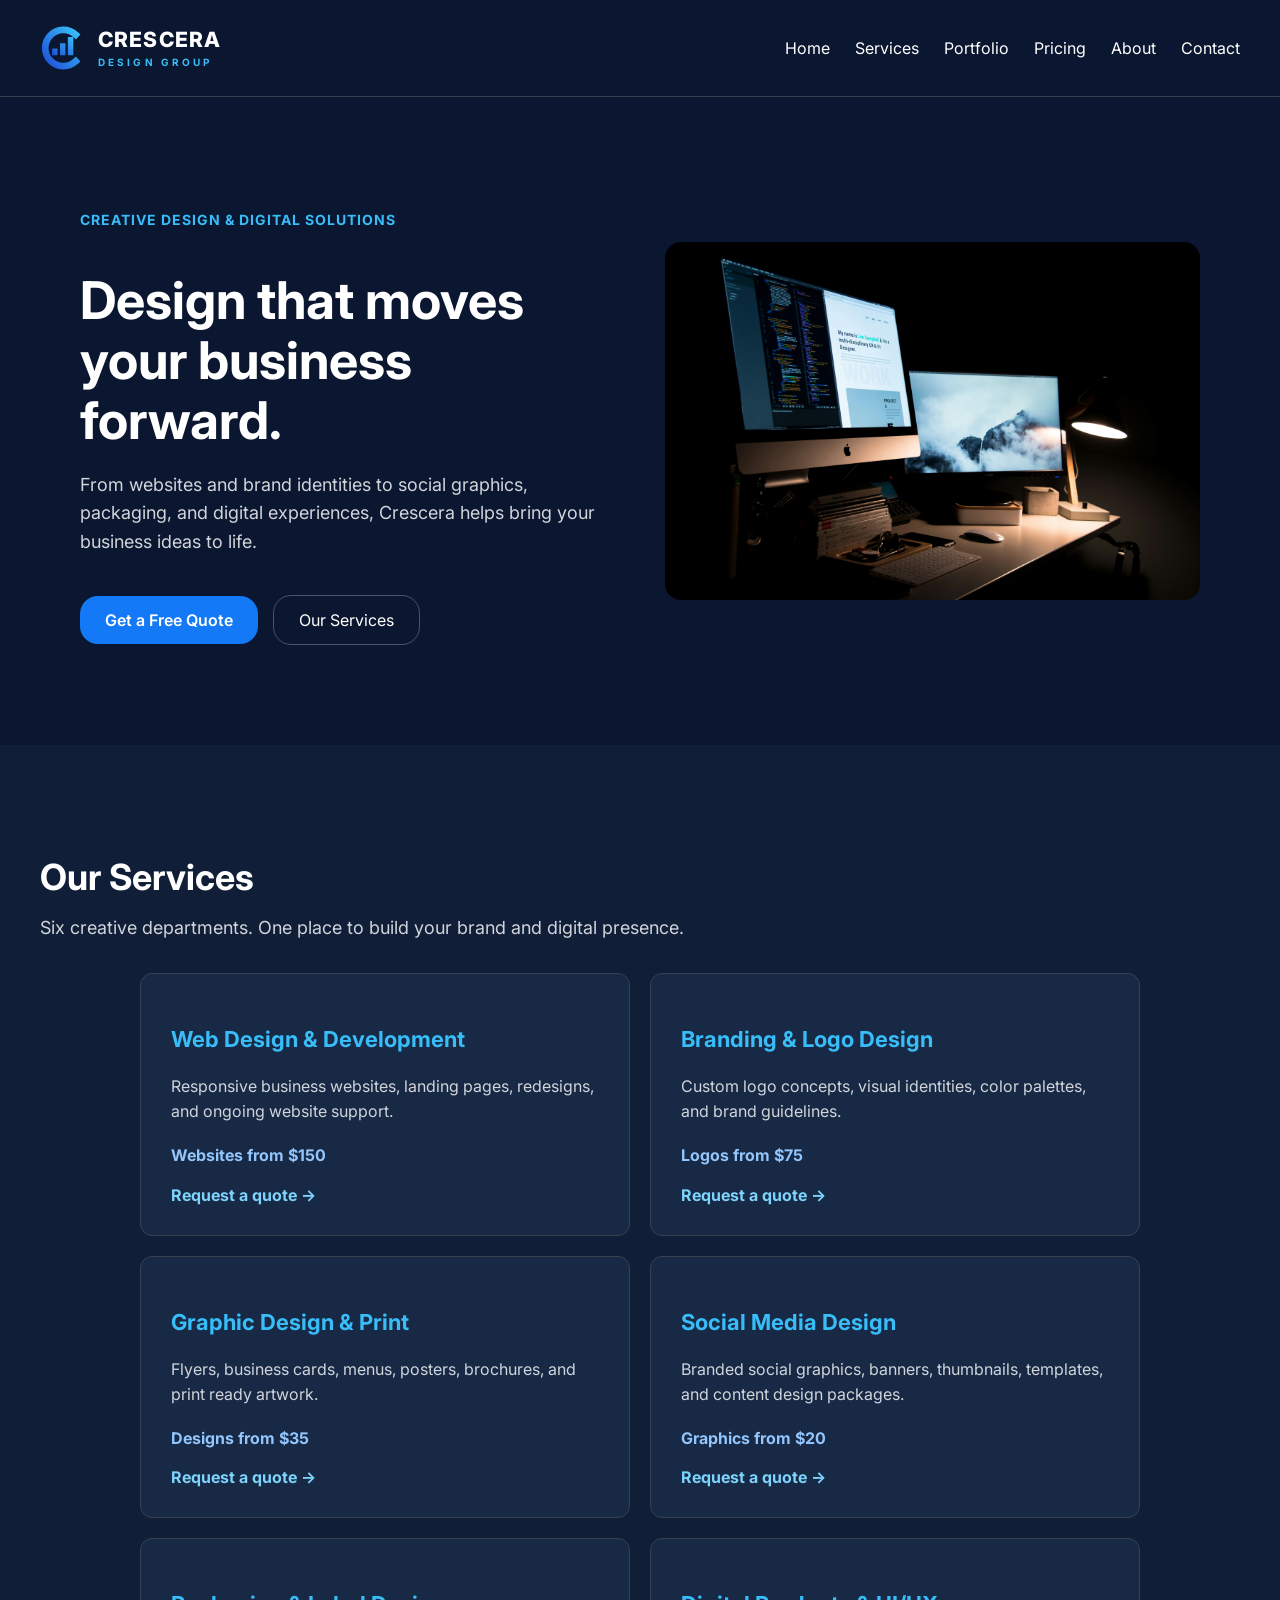
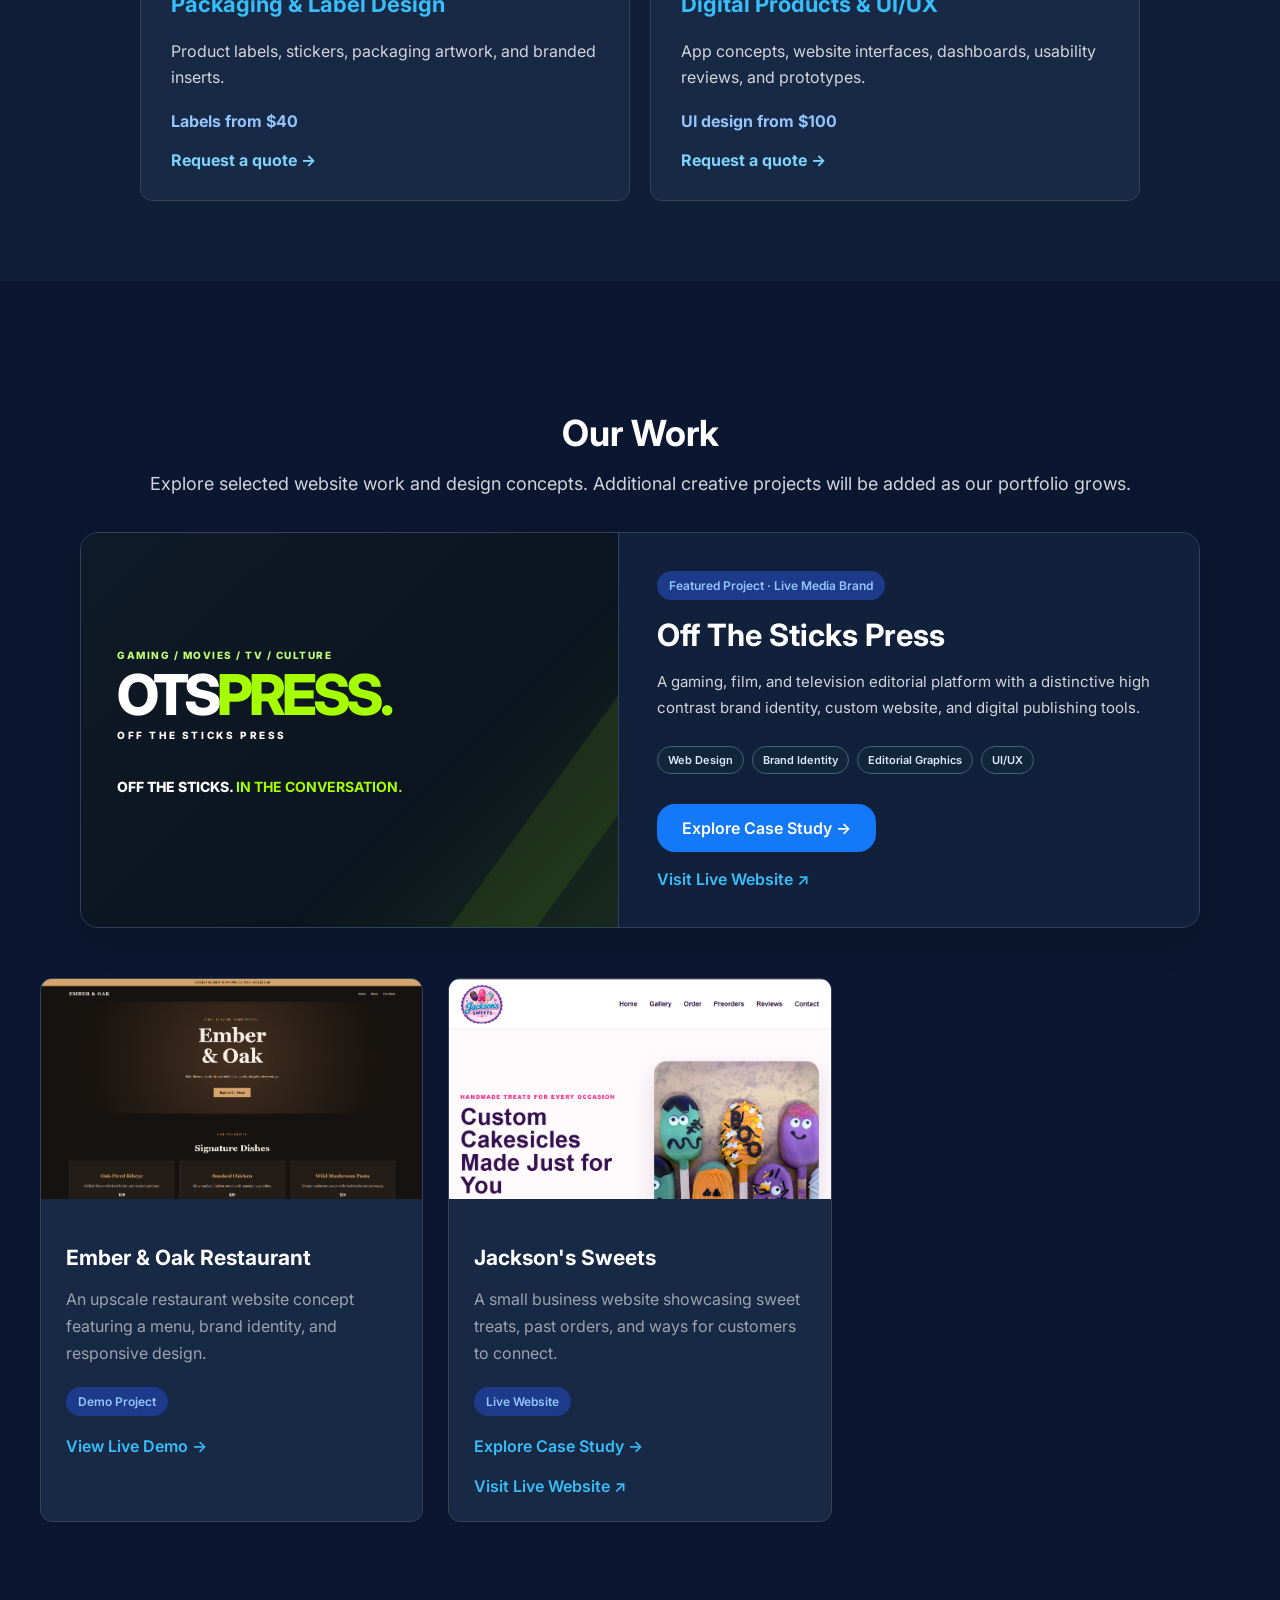
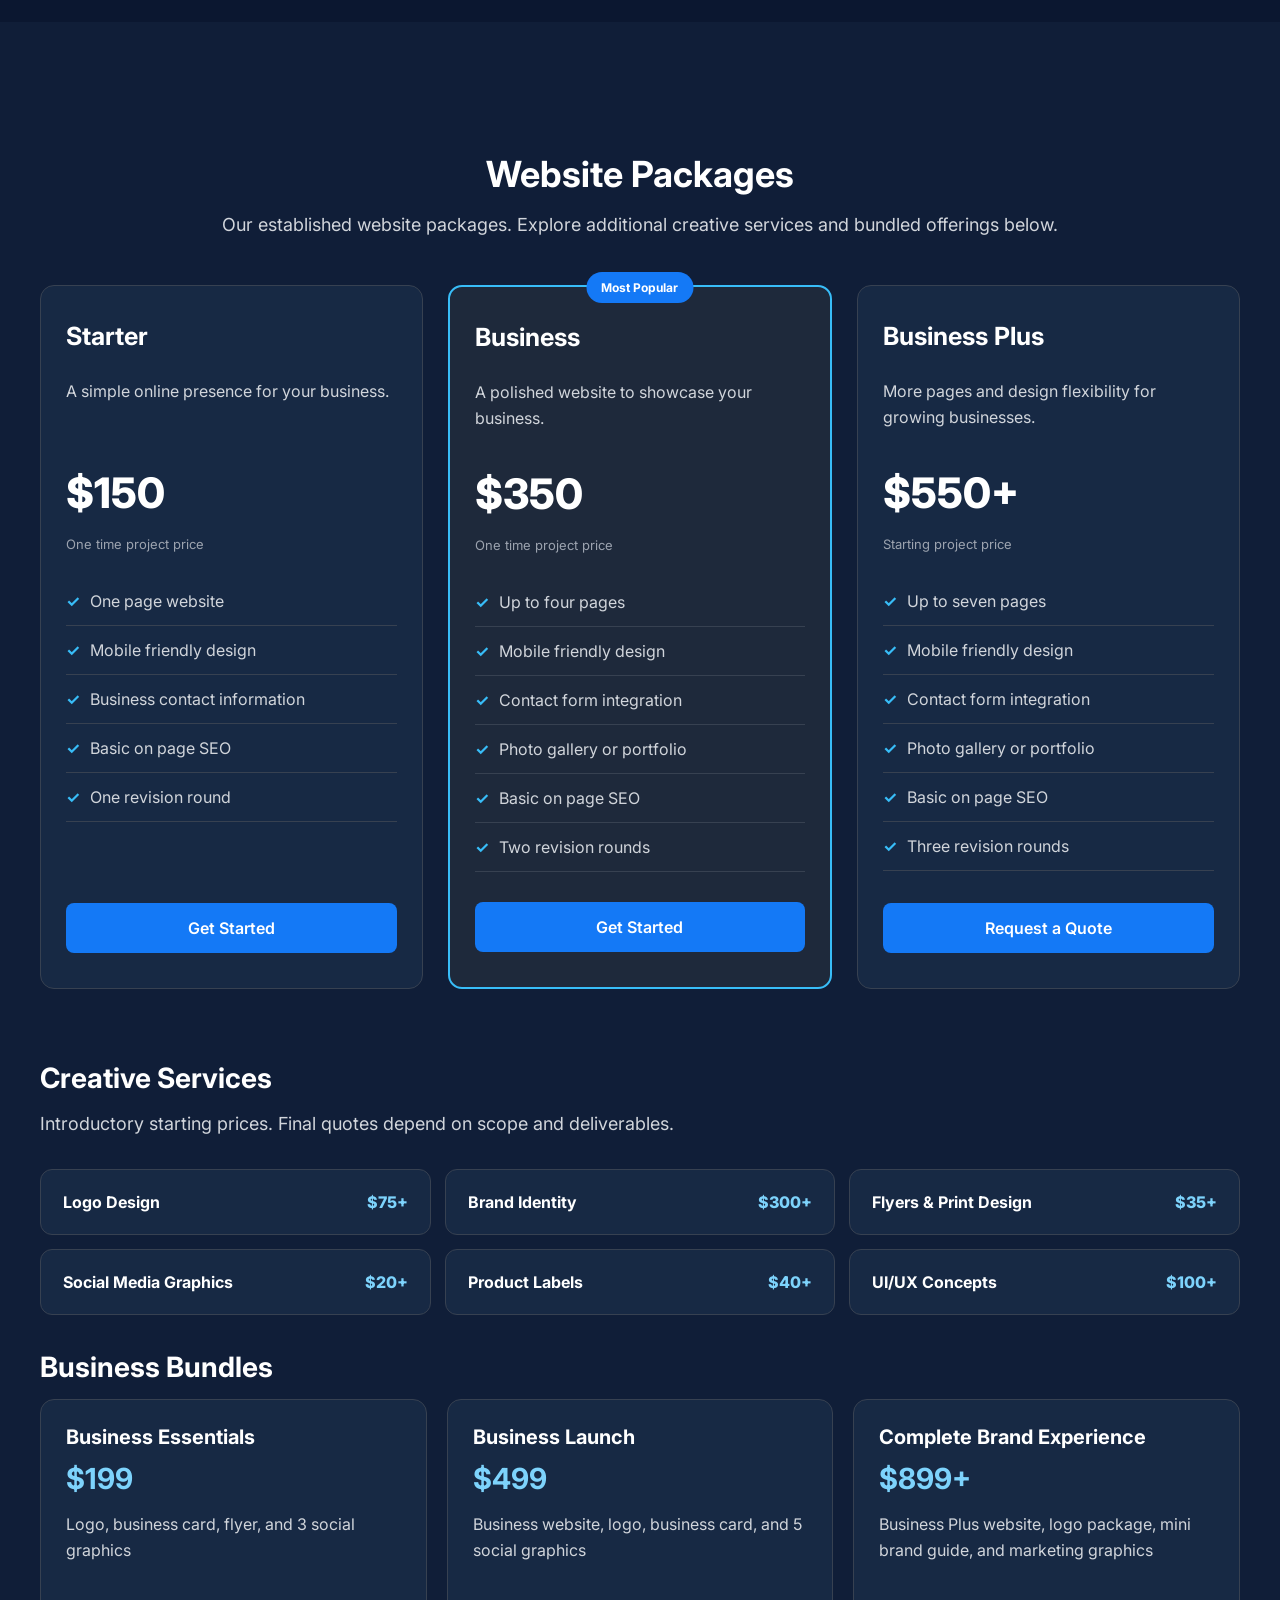
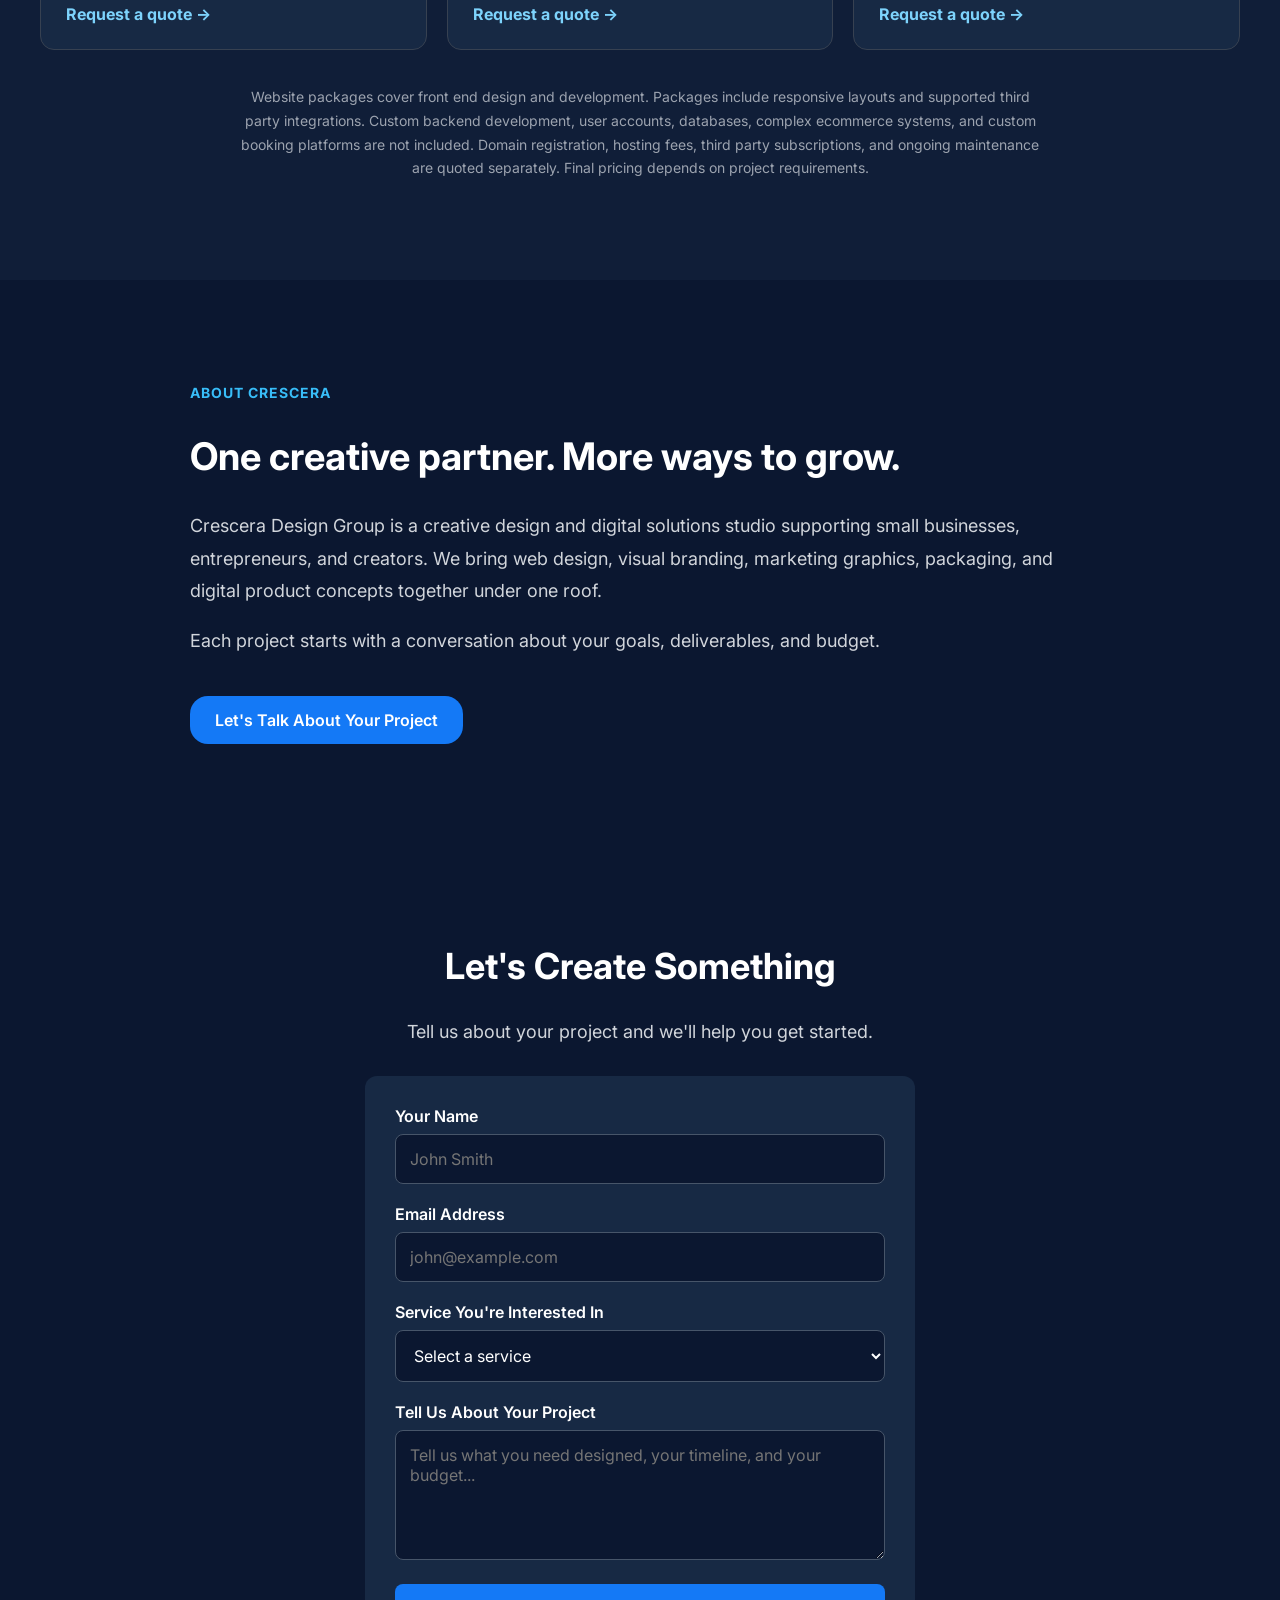
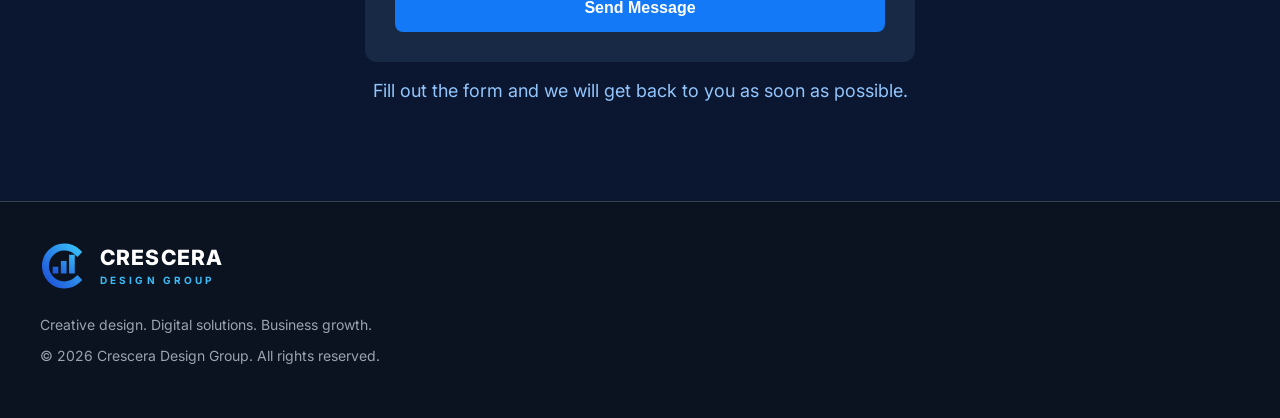
==== commit 67107fe0: "Link Jackson's Sweets case study from portfolio" ====
--- a/index.html
+++ b/index.html
@@ -19,7 +19,7 @@
   <link href="https://fonts.googleapis.com/css2?family=Inter:wght@400;500;600;700;800&display=swap" rel="stylesheet">
 
   
-<link rel="stylesheet" href="style.css?v=10">
+<link rel="stylesheet" href="style.css?v=11">
 
 </head>
 
@@ -170,7 +170,7 @@
                     past orders, and ways for customers to connect.
                 </p>
                 <span class="project-tag">Live Website</span>
-                <a class="portfolio-link" href="https://jacksonssweets.com/index.html" target="_blank" rel="noopener noreferrer">View Live Website →</a>
+                <div class="portfolio-actions"><a class="portfolio-link" href="projects/jacksons-sweets.html">Explore Case Study →</a><a class="portfolio-link" href="https://jacksonssweets.com/index.html" target="_blank" rel="noopener noreferrer">Visit Live Website ↗</a></div>
             </div>
         </article>
 
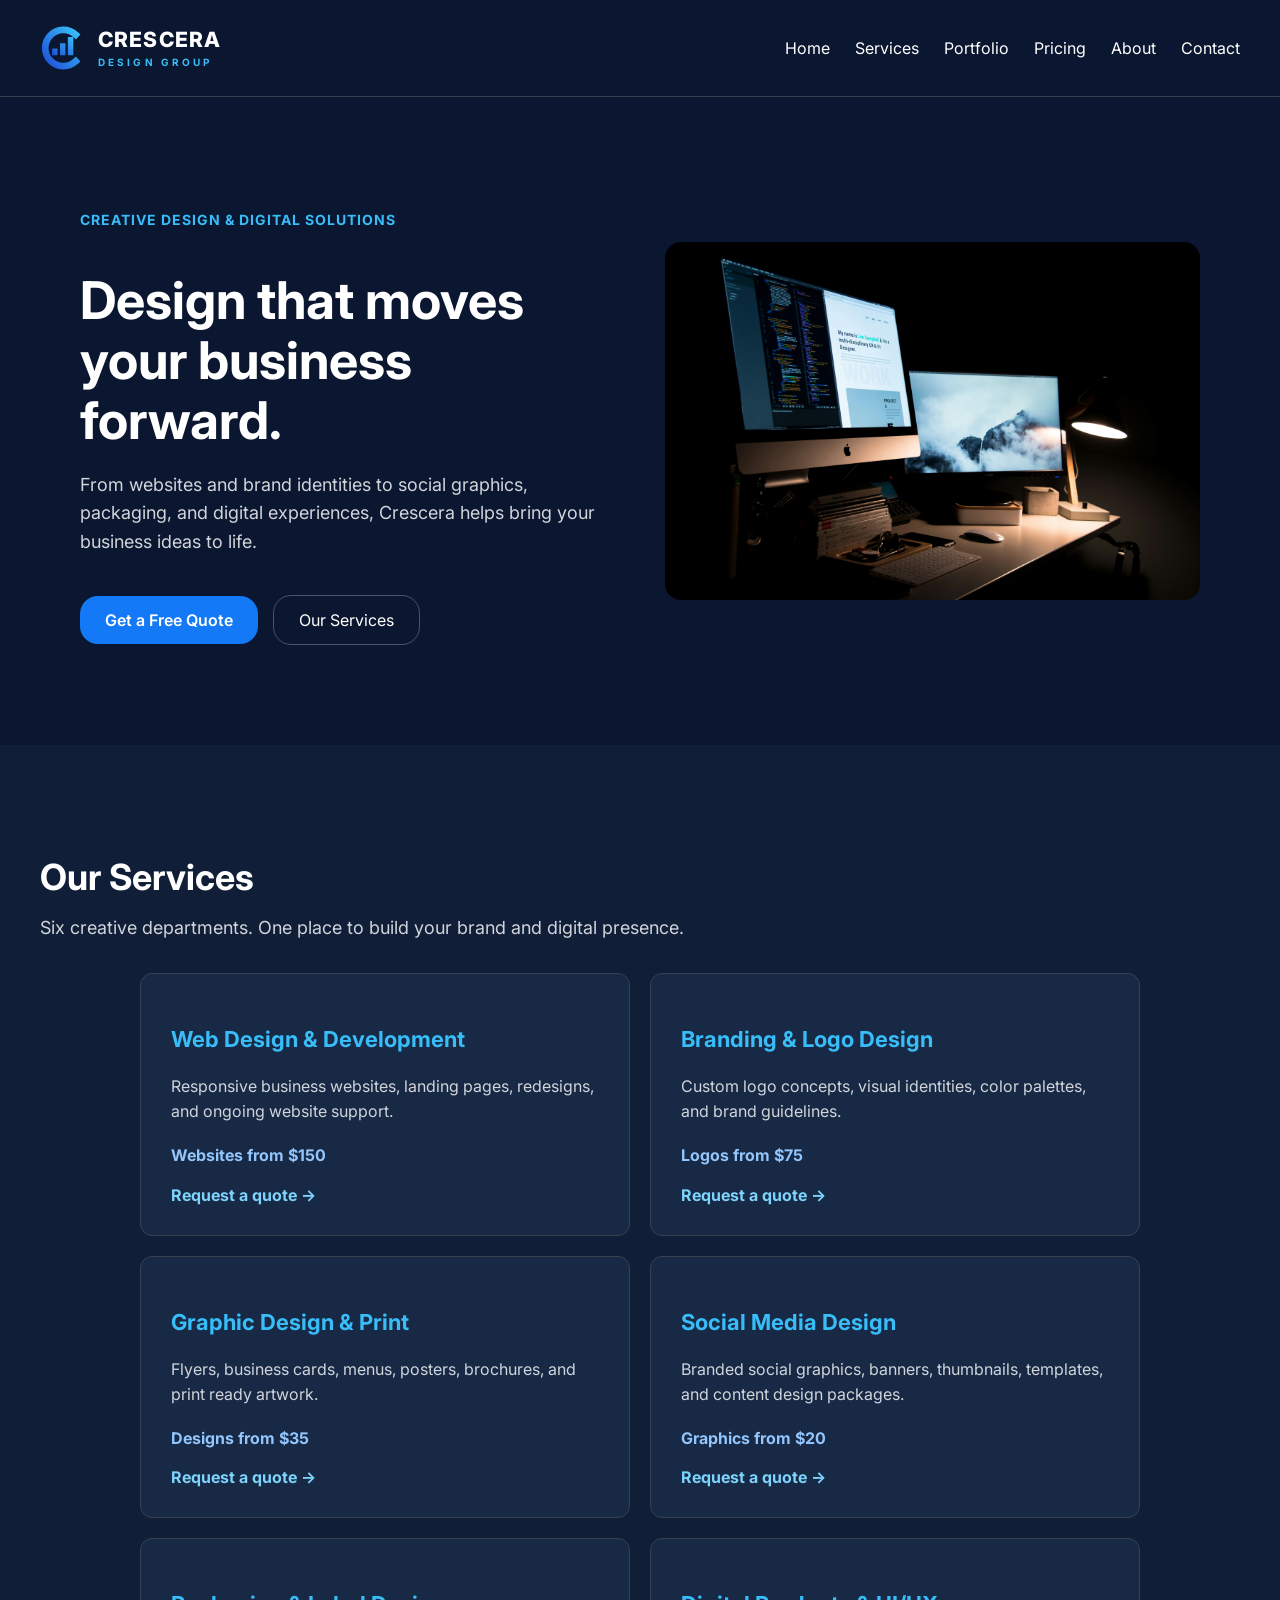
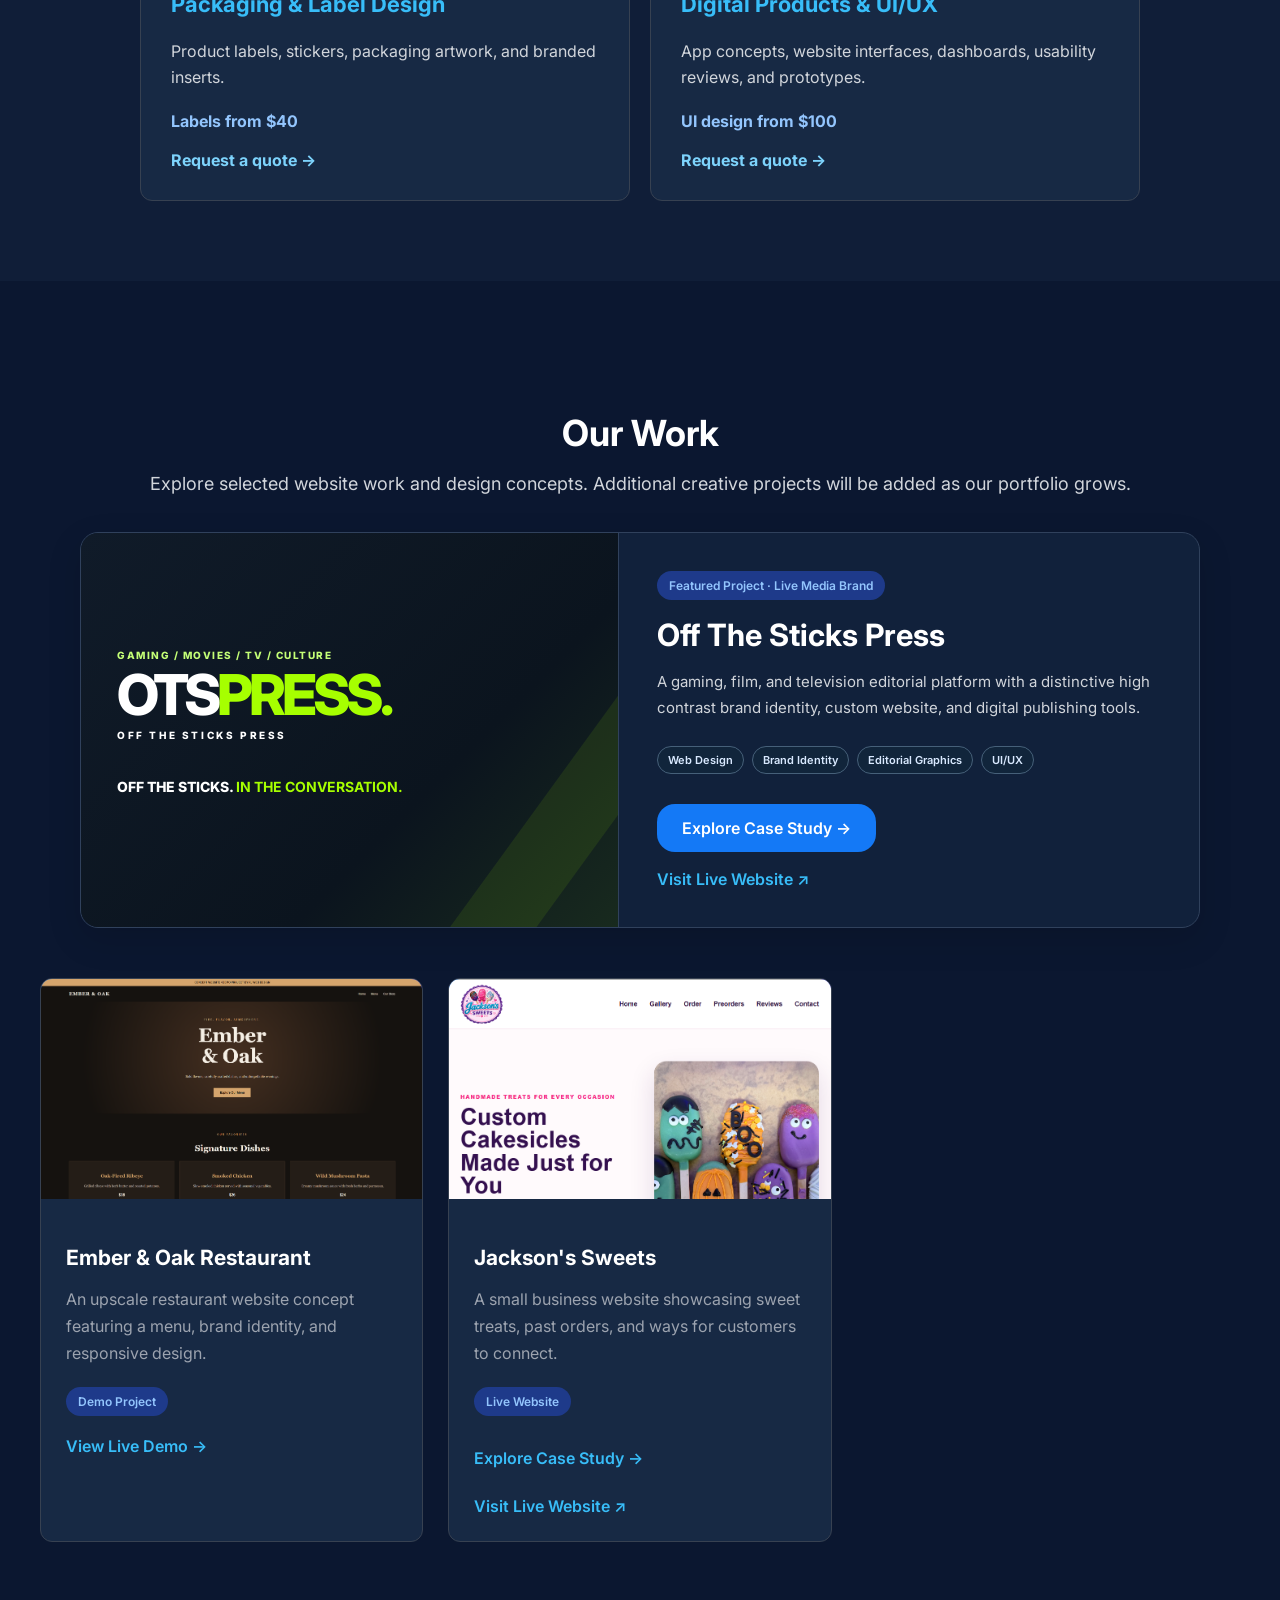
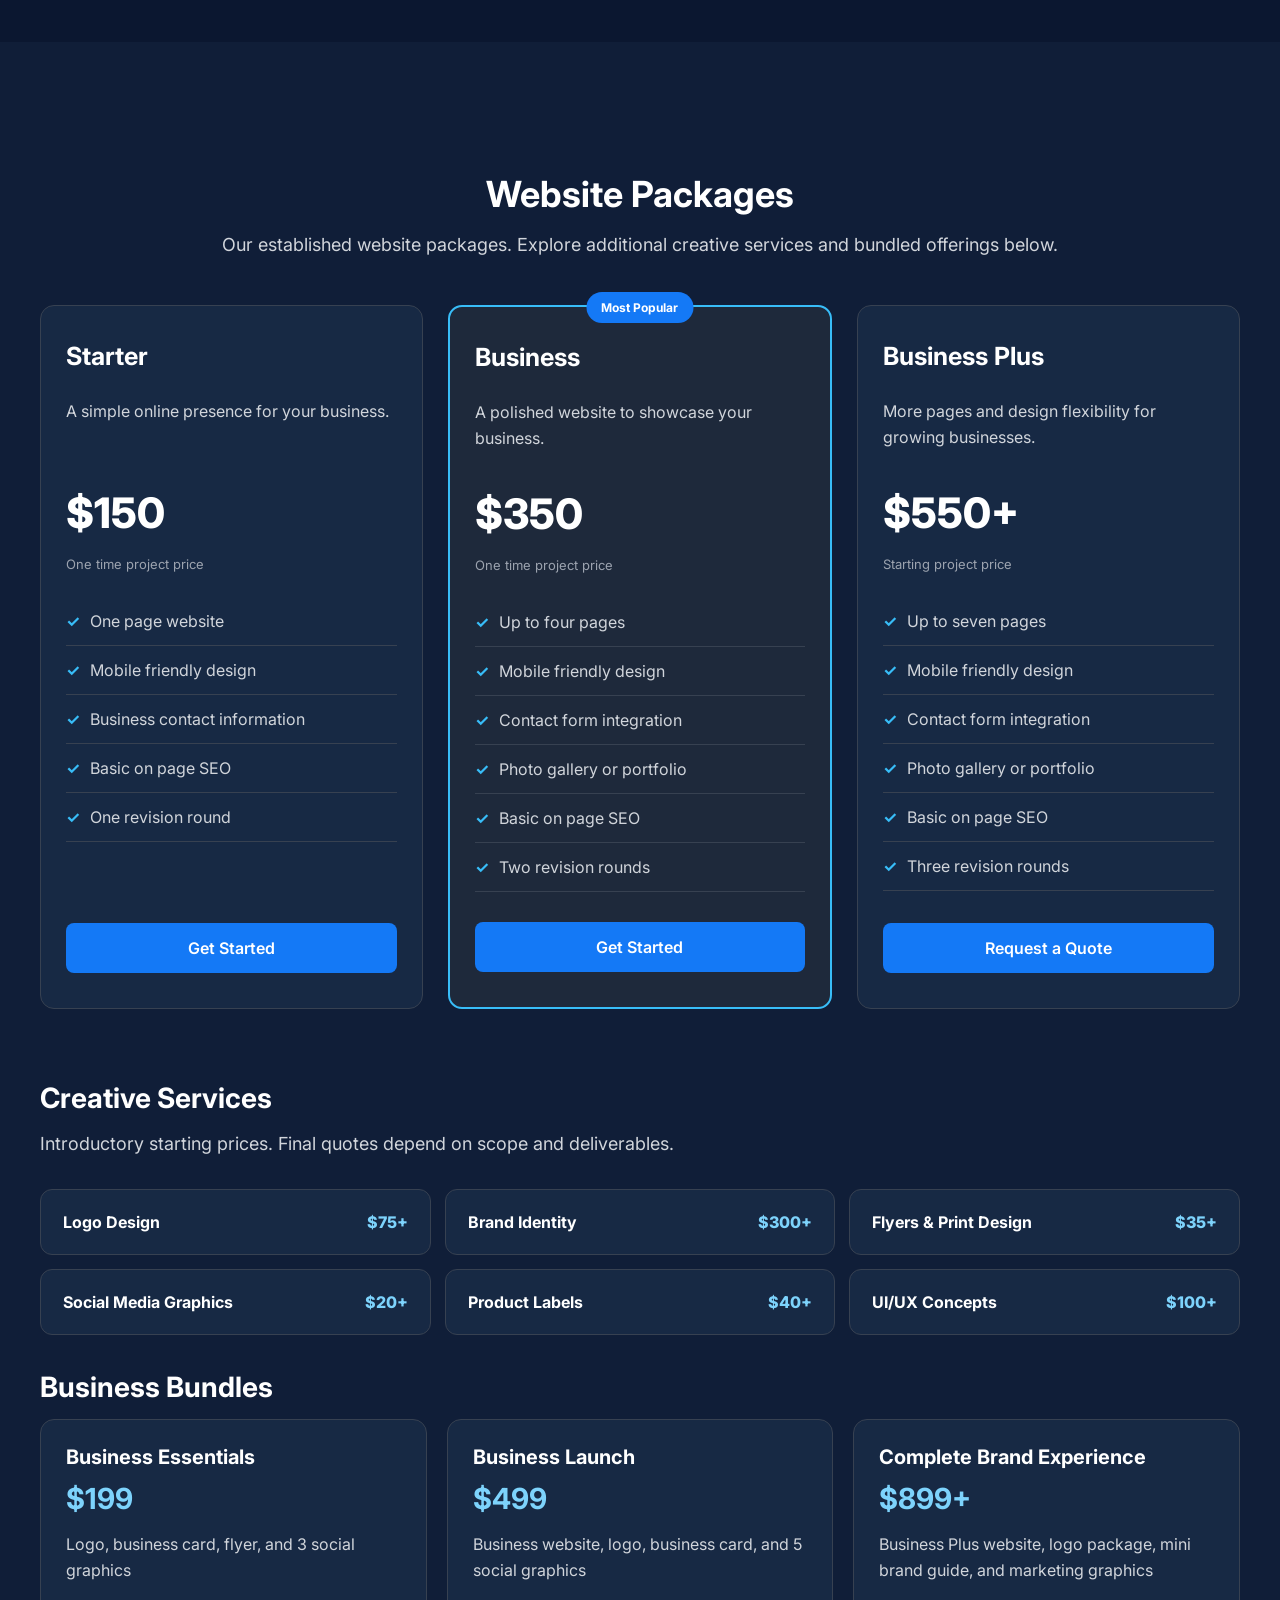
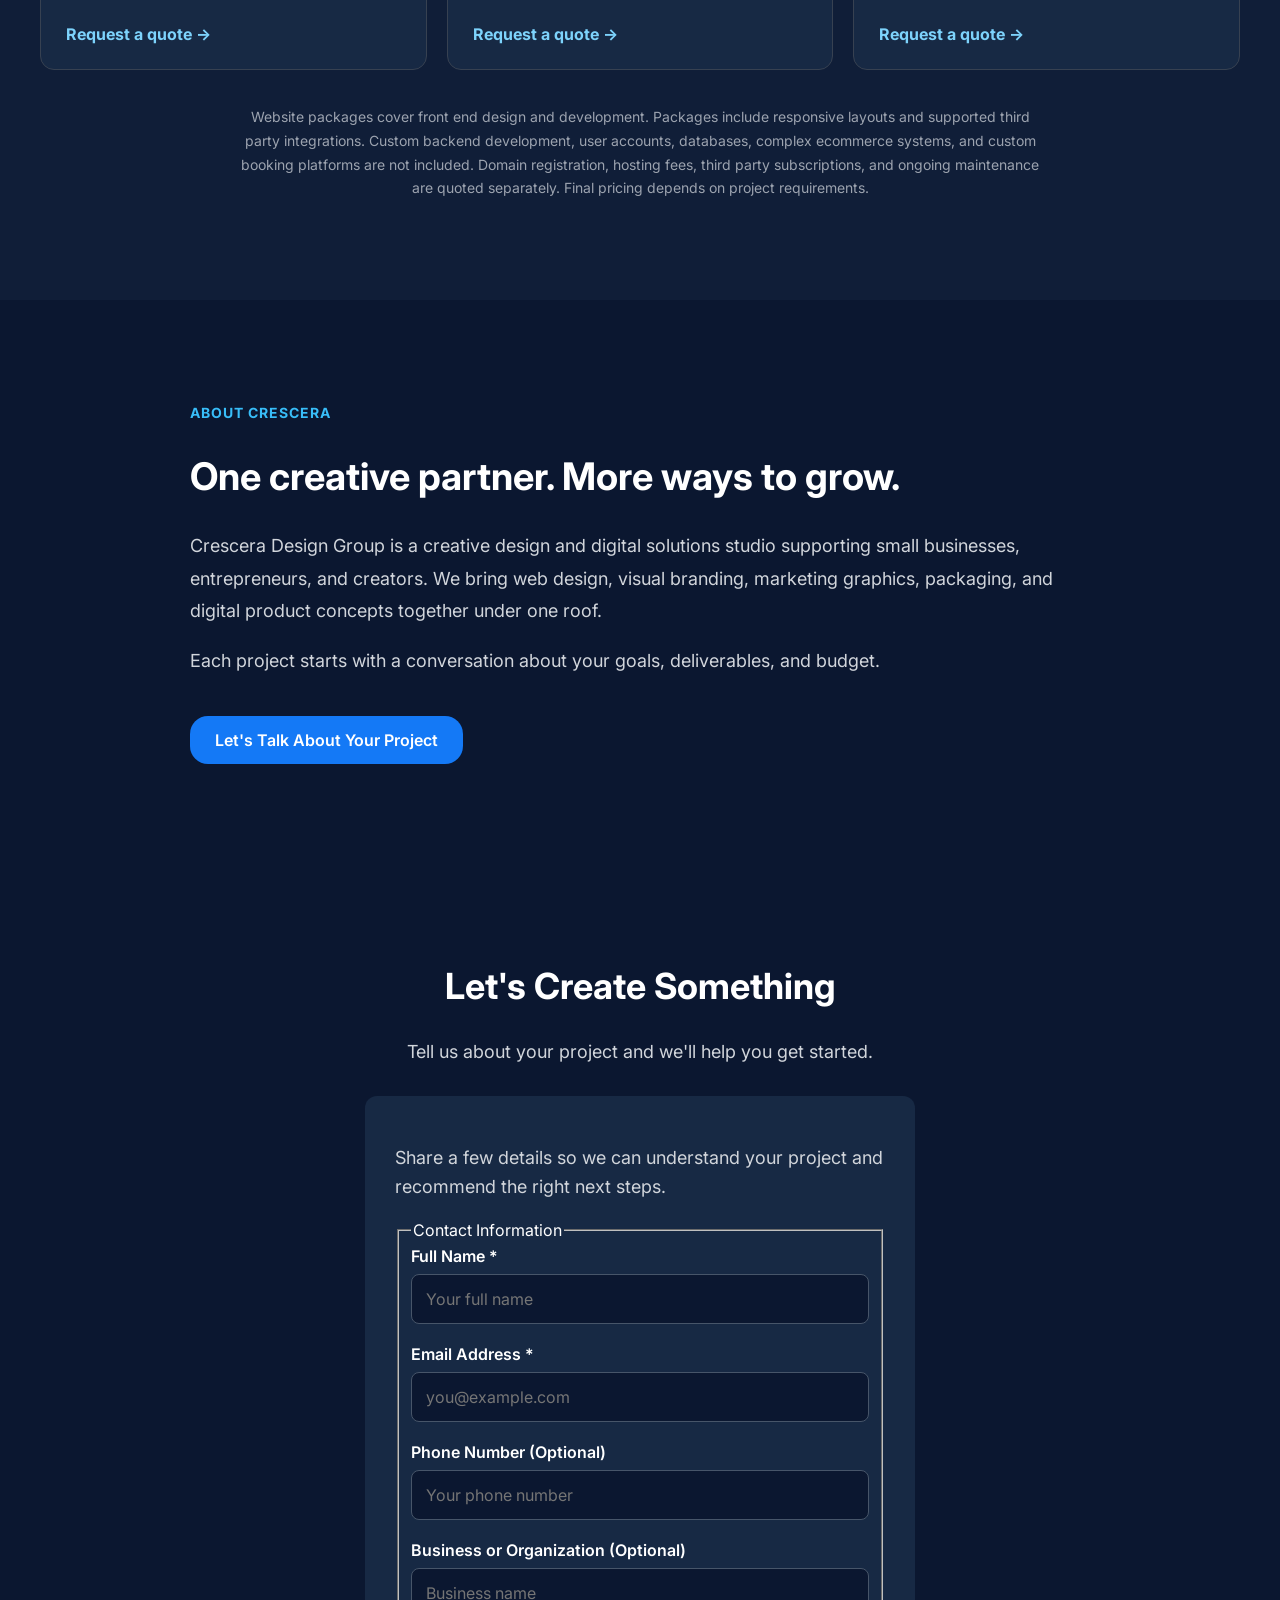
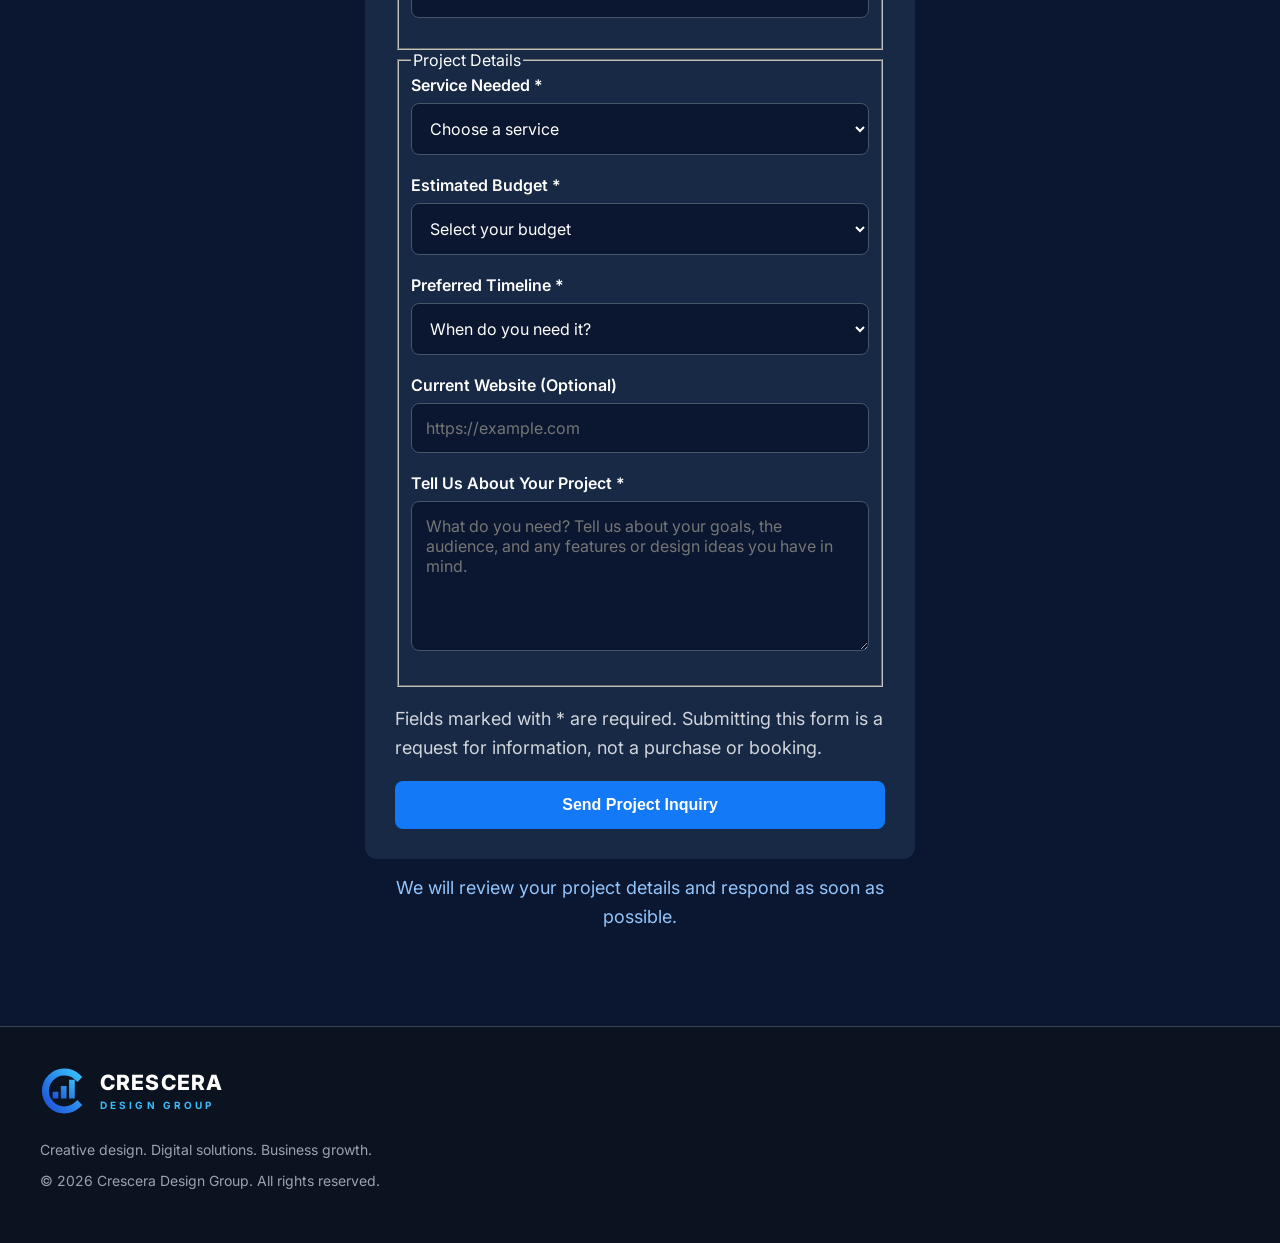
==== commit 9712c0fb: "Upgrade Crescera contact form to structured project inquiry" ====
--- a/index.html
+++ b/index.html
@@ -19,7 +19,7 @@
   <link href="https://fonts.googleapis.com/css2?family=Inter:wght@400;500;600;700;800&display=swap" rel="stylesheet">
 
   
-<link rel="stylesheet" href="style.css?v=11">
+<link rel="stylesheet" href="style.css?v=12">
 
 </head>
 
@@ -246,48 +246,32 @@
       </p>
 
       <form id="contact-form" action="https://formspree.io/f/mljgbqzo" method="POST">
-
         <input type="hidden" name="_subject" value="New Crescera Design Group project inquiry">
-
-        <label for="name">Your Name</label>
-        <input
-          type="text"
-          id="name"
-          name="name"
-          placeholder="John Smith"
-          required
-        >
-
-        <label for="email">Email Address</label>
-        <input
-          type="email"
-          id="email"
-          name="email"
-          placeholder="john@example.com"
-          required
-        >
-
-        <label for="service">Service You're Interested In</label><select id="service" name="service" required><option value="" disabled selected>Select a service</option><option value="Web Design & Development">Web Design & Development</option><option value="Branding & Logo Design">Branding & Logo Design</option><option value="Graphic Design & Print">Graphic Design & Print</option><option value="Social Media Design">Social Media Design</option><option value="Packaging & Label Design">Packaging & Label Design</option><option value="Digital Products & UI/UX">Digital Products & UI/UX</option><option value="Business Bundle">Business Bundle</option><option value="Not Sure Yet">Not Sure Yet</option></select>
-
-        <label for="message">
-          Tell Us About Your Project
-        </label>
-
-        <textarea
-          id="message"
-          name="message"
-          rows="5"
-          placeholder="Tell us what you need designed, your timeline, and your budget..."
-          required
-        ></textarea>
-
-        <button type="submit" id="contact-submit">
-          Send Message
-        </button>
-
+        <p class="inquiry-intro">Share a few details so we can understand your project and recommend the right next steps.</p>
+        <fieldset class="inquiry-group">
+          <legend>Contact Information</legend>
+          <div class="inquiry-grid">
+            <div class="inquiry-field"><label for="name">Full Name <span aria-hidden="true">*</span></label><input id="name" name="name" type="text" autocomplete="name" placeholder="Your full name" required></div>
+            <div class="inquiry-field"><label for="email">Email Address <span aria-hidden="true">*</span></label><input id="email" name="email" type="email" autocomplete="email" placeholder="you@example.com" required></div>
+            <div class="inquiry-field"><label for="phone">Phone Number <span class="optional">(Optional)</span></label><input id="phone" name="phone" type="tel" autocomplete="tel" placeholder="Your phone number"></div>
+            <div class="inquiry-field"><label for="business">Business or Organization <span class="optional">(Optional)</span></label><input id="business" name="business" type="text" autocomplete="organization" placeholder="Business name"></div>
+          </div>
+        </fieldset>
+        <fieldset class="inquiry-group">
+          <legend>Project Details</legend>
+          <div class="inquiry-grid">
+            <div class="inquiry-field"><label for="service">Service Needed <span aria-hidden="true">*</span></label><select id="service" name="service" required><option value="" selected disabled>Choose a service</option><option>Web Design &amp; Development</option><option>Branding &amp; Logo Design</option><option>Graphic Design &amp; Print</option><option>Social Media Design</option><option>Packaging &amp; Label Design</option><option>Digital Products &amp; UI/UX</option><option>Business Bundle</option><option>Multiple Services</option><option>Not Sure Yet</option></select></div>
+            <div class="inquiry-field"><label for="budget">Estimated Budget <span aria-hidden="true">*</span></label><select id="budget" name="budget" required><option value="" selected disabled>Select your budget</option><option>Under $150</option><option>$150 to $349</option><option>$350 to $549</option><option>$550 to $899</option><option>$900 to $1,499</option><option>$1,500 or more</option><option>Not sure yet</option></select></div>
+            <div class="inquiry-field"><label for="timeline">Preferred Timeline <span aria-hidden="true">*</span></label><select id="timeline" name="timeline" required><option value="" selected disabled>When do you need it?</option><option>As soon as possible</option><option>Within 2 weeks</option><option>Within 1 month</option><option>Within 2 to 3 months</option><option>Flexible timeline</option><option>Just exploring options</option></select></div>
+            <div class="inquiry-field"><label for="website">Current Website <span class="optional">(Optional)</span></label><input id="website" name="website" type="url" inputmode="url" placeholder="https://example.com"></div>
+          </div>
+          <div class="inquiry-field"><label for="message">Tell Us About Your Project <span aria-hidden="true">*</span></label><textarea id="message" name="message" rows="6" placeholder="What do you need? Tell us about your goals, the audience, and any features or design ideas you have in mind." required></textarea></div>
+        </fieldset>
+        <p class="inquiry-note">Fields marked with * are required. Submitting this form is a request for information, not a purchase or booking.</p>
+        <button type="submit" id="contact-submit">Send Project Inquiry</button>
       </form>
 
-      <p id="form-status" role="status" aria-live="polite">Fill out the form and we will get back to you as soon as possible.</p>
+      <p id="form-status" role="status" aria-live="polite">We will review your project details and respond as soon as possible.</p>
 
     </section>
 
@@ -308,7 +292,7 @@
   </footer>
 
   <!-- JAVASCRIPT -->
-  <script src="script.js?v=5"></script>
+  <script src="script.js?v=6"></script>
 
 </body>
 </html>
--- a/style.css
+++ b/style.css
@@ -655,3 +655,18 @@
 .case-section .site-preview-frame a{display:block;max-width:100%}
 @media(max-width:850px){.portfolio-featured{grid-template-columns:1fr}.portfolio-featured .ots-feature-art{min-height:245px;border-right:0;border-bottom:1px solid #30415c}.portfolio-featured .ots-wordmark{font-size:clamp(42px,9vw,70px)}}
 @media(max-width:600px){.portfolio-featured-content{padding:24px}.portfolio-featured .ots-feature-art{padding:24px}.portfolio-featured .ots-wordmark{font-size:clamp(38px,10vw,58px)}.case-section .case-site-screenshot{max-height:350px}}
+
+
+/* Jackson's Sweets client case study */
+.portfolio-actions{display:flex;flex-wrap:wrap;gap:8px 20px;align-items:center;margin-top:12px}
+.sweets-case .case-intro{max-width:950px}
+.sweets-hero{display:grid;grid-template-columns:minmax(0,.9fr) minmax(0,1.1fr);align-items:center;gap:32px;padding:clamp(24px,4vw,52px);background:linear-gradient(135deg,#152641,#192b46);border:1px solid #364862;border-radius:18px;overflow:hidden}
+.sweets-hero-copy{min-width:0}
+.sweets-eyebrow{display:inline-block;color:#b8cdf7;font-size:11px;font-weight:800;letter-spacing:.18em;margin-bottom:20px}
+.sweets-hero-copy h2{font-size:clamp(26px,3.4vw,46px);line-height:1.2;margin:0 0 16px;color:#fff}
+.sweets-hero-copy p{color:#d1d9e7;line-height:1.7;font-size:16px}
+.sweets-accent-line{display:block;width:60px;height:3px;border-radius:4px;background:#70a5ff;margin-top:28px}
+.sweets-preview{width:100%;min-width:0;background:#0b1730;border:1px solid #44526b;border-radius:13px;padding:12px;box-shadow:0 18px 38px rgba(0,0,0,.18)}
+.sweets-preview img{display:block;width:100%;height:auto;max-height:420px;object-fit:contain;object-position:center;border-radius:6px}
+.sweets-case .case-two>div{min-width:0}
+@media(max-width:780px){.sweets-hero{grid-template-columns:1fr;gap:25px}.sweets-preview img{max-height:360px}}
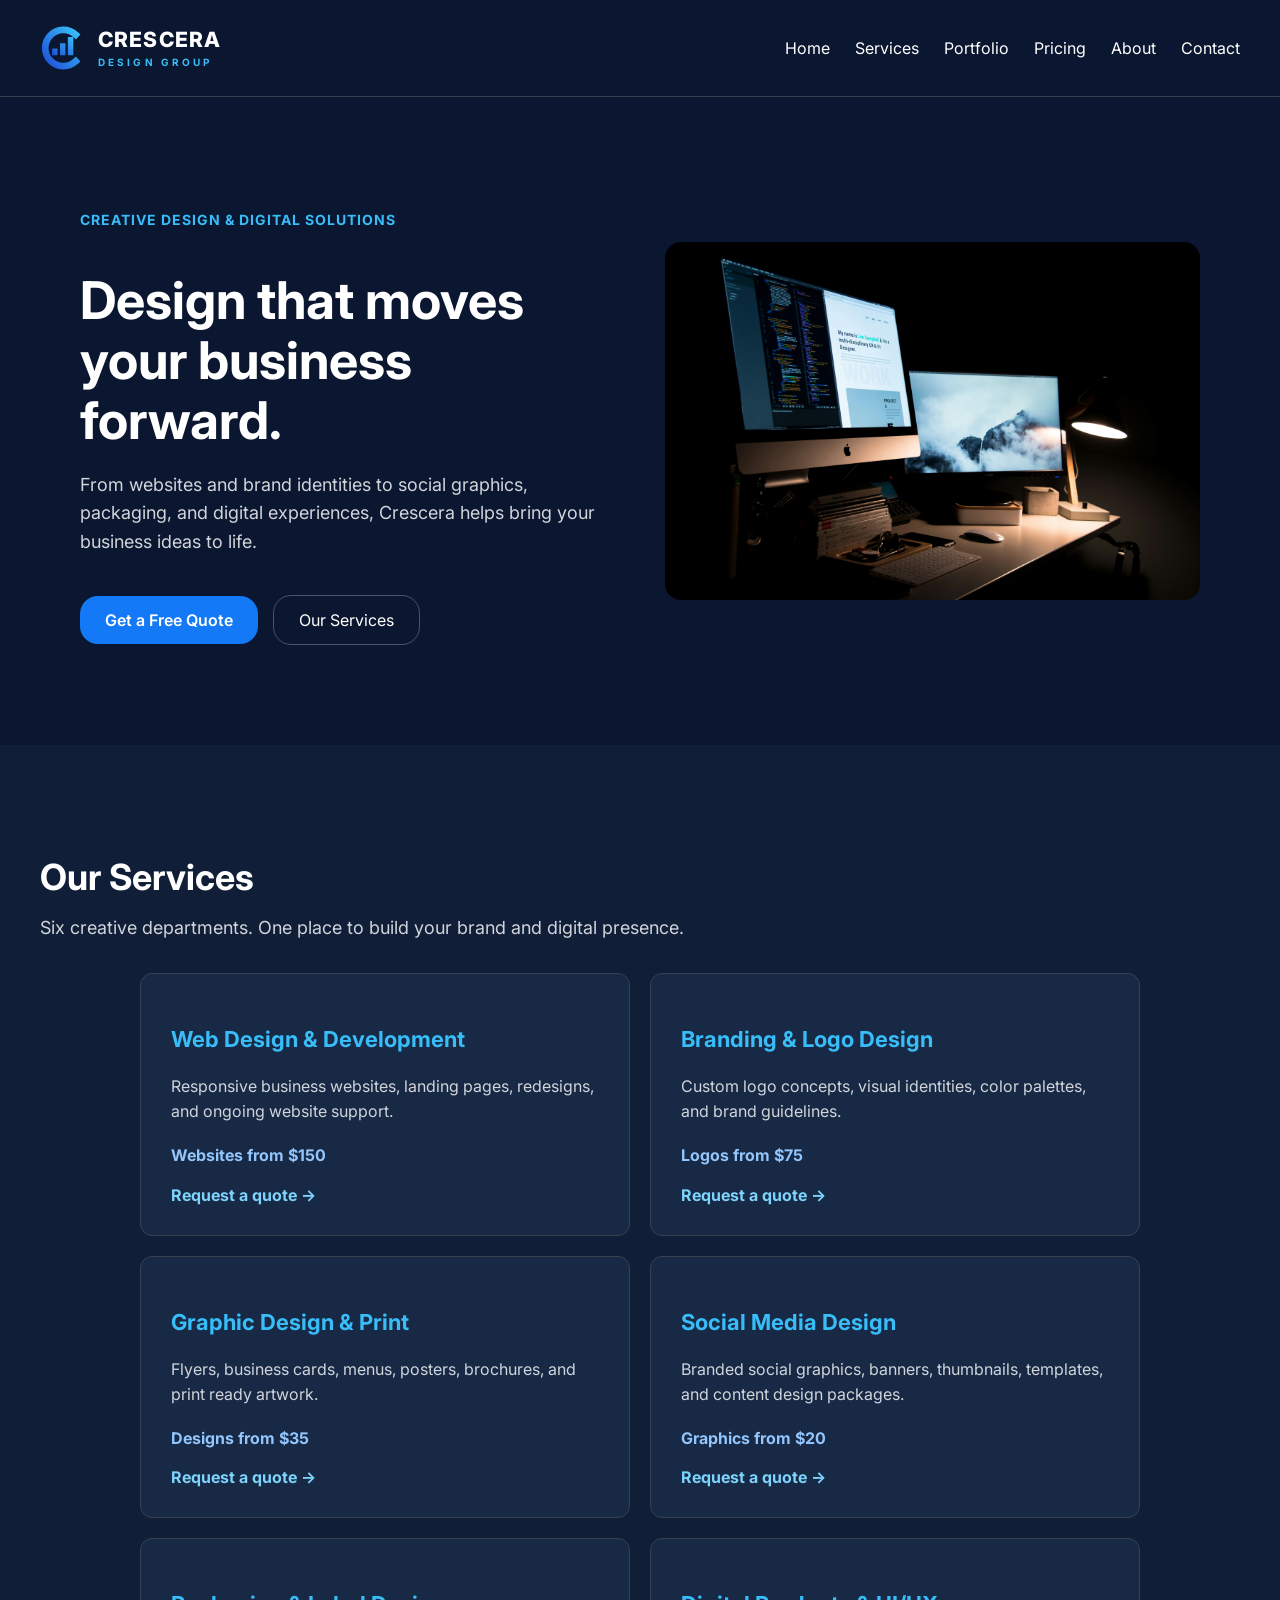
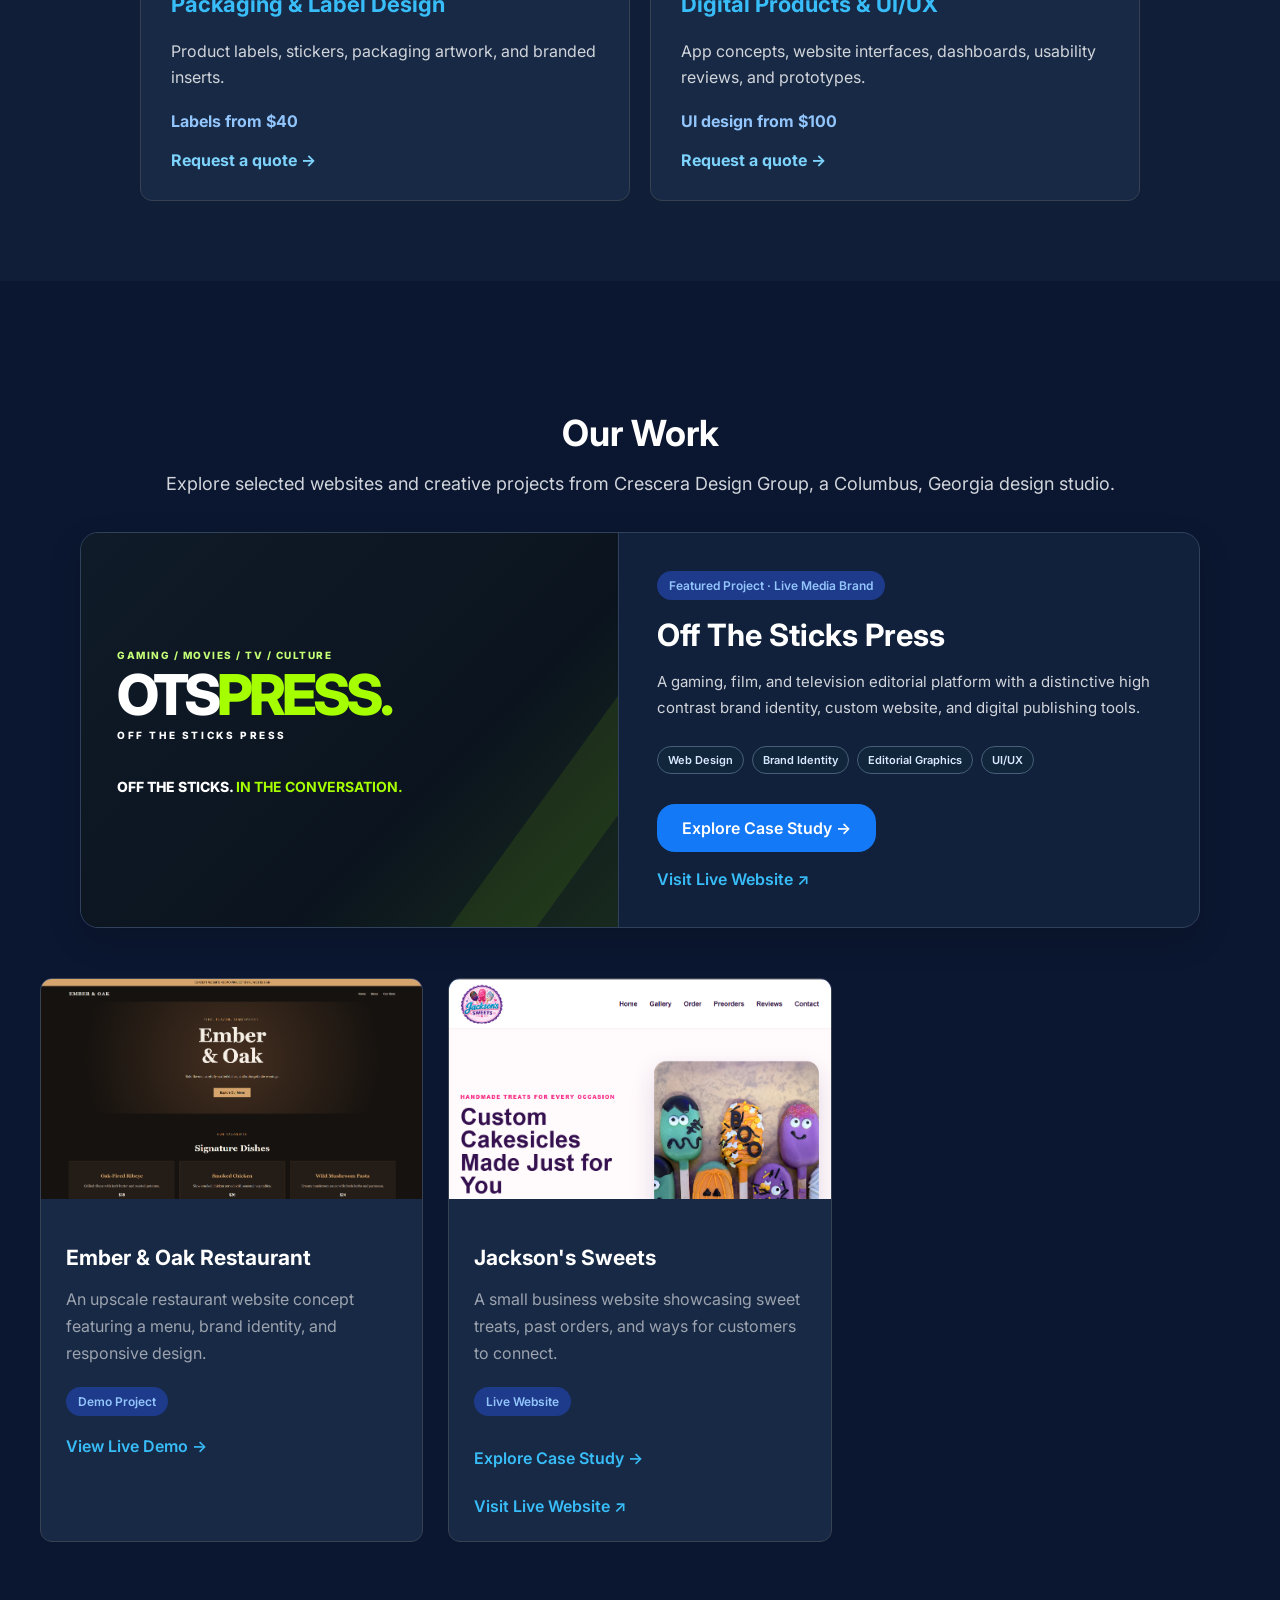
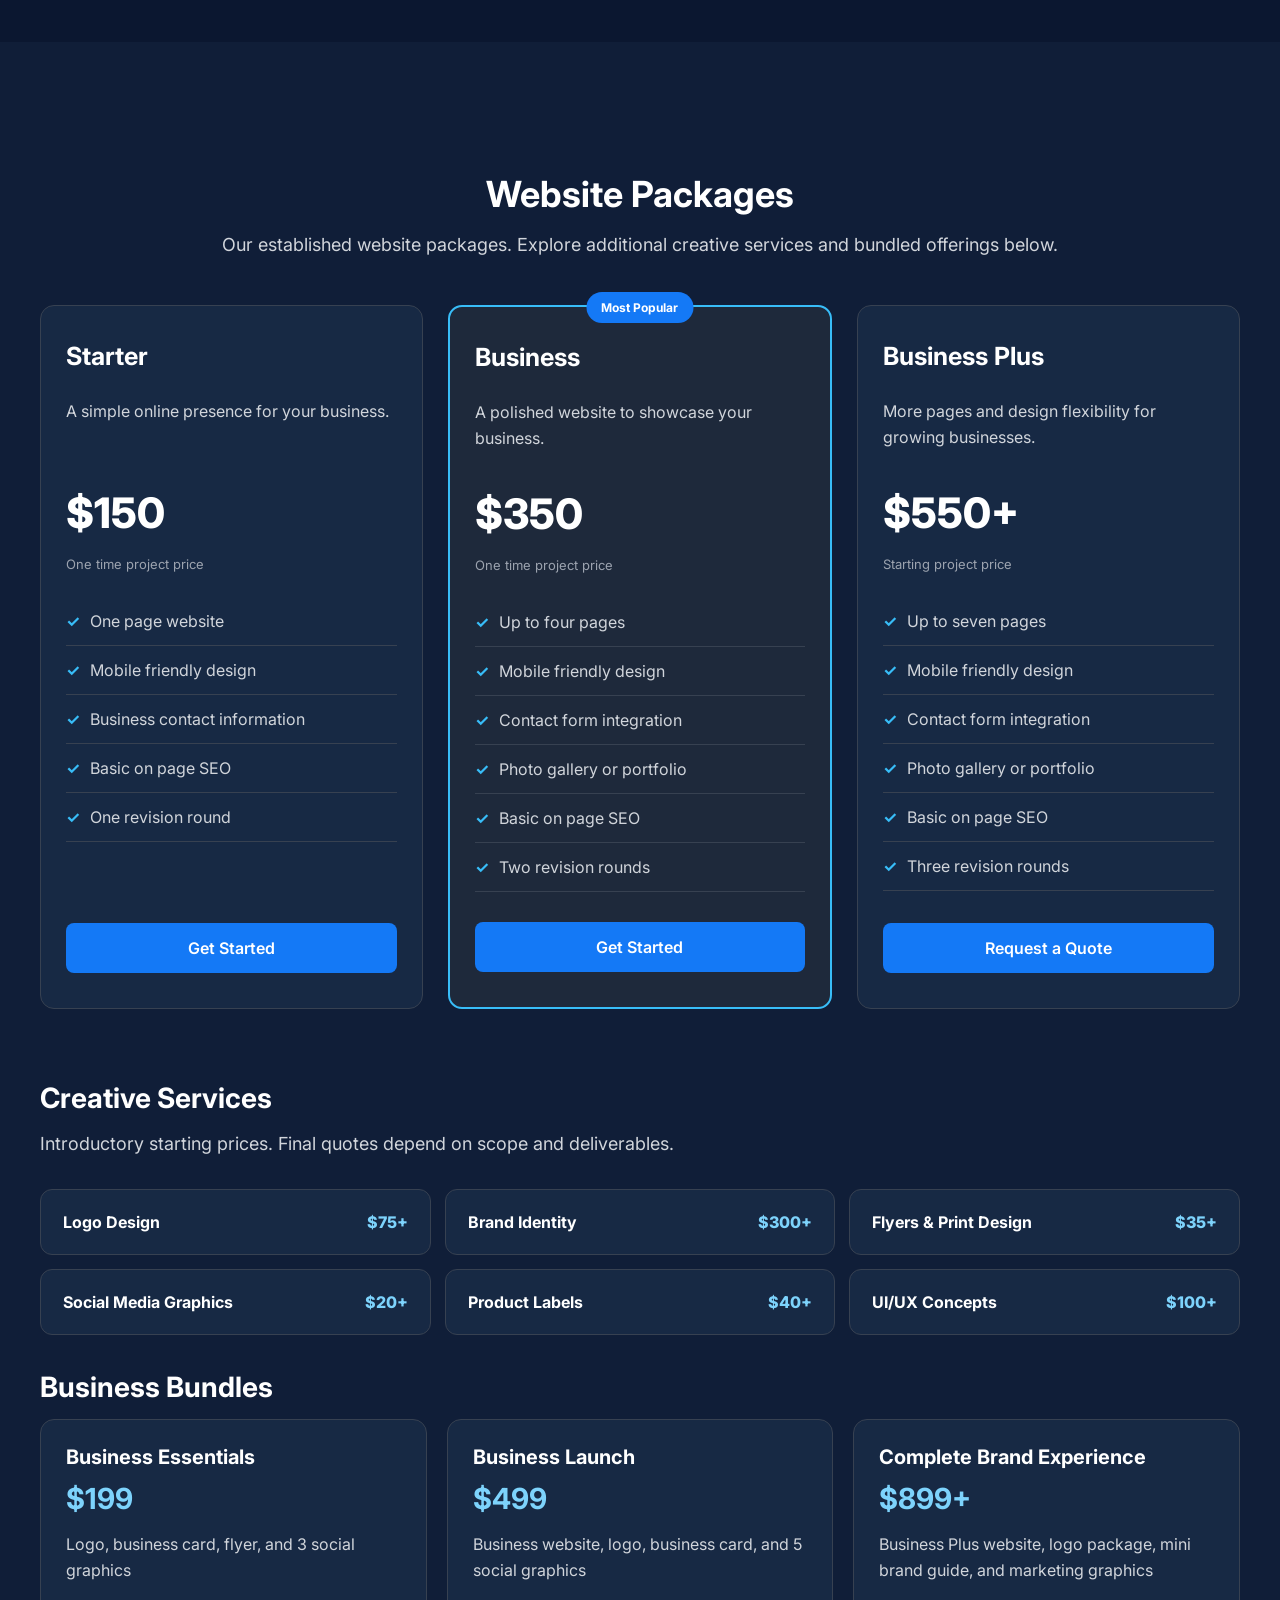
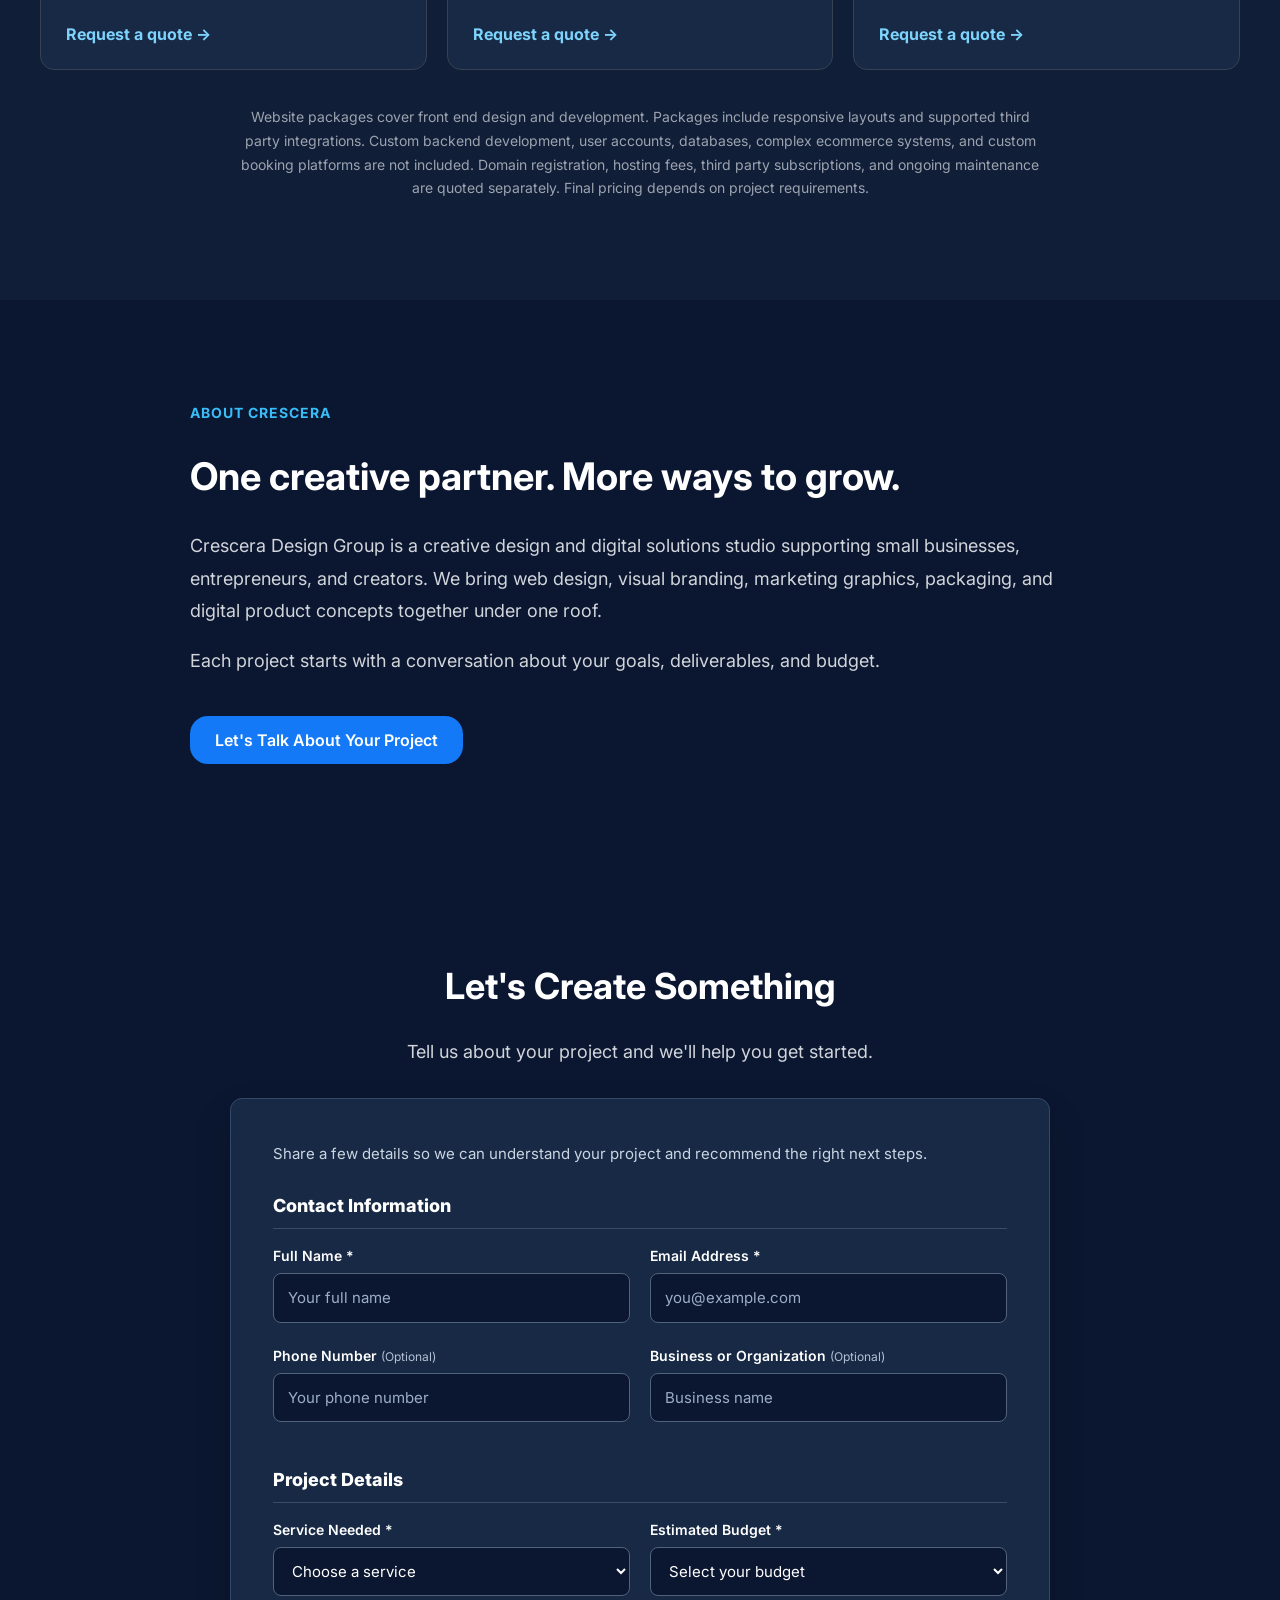
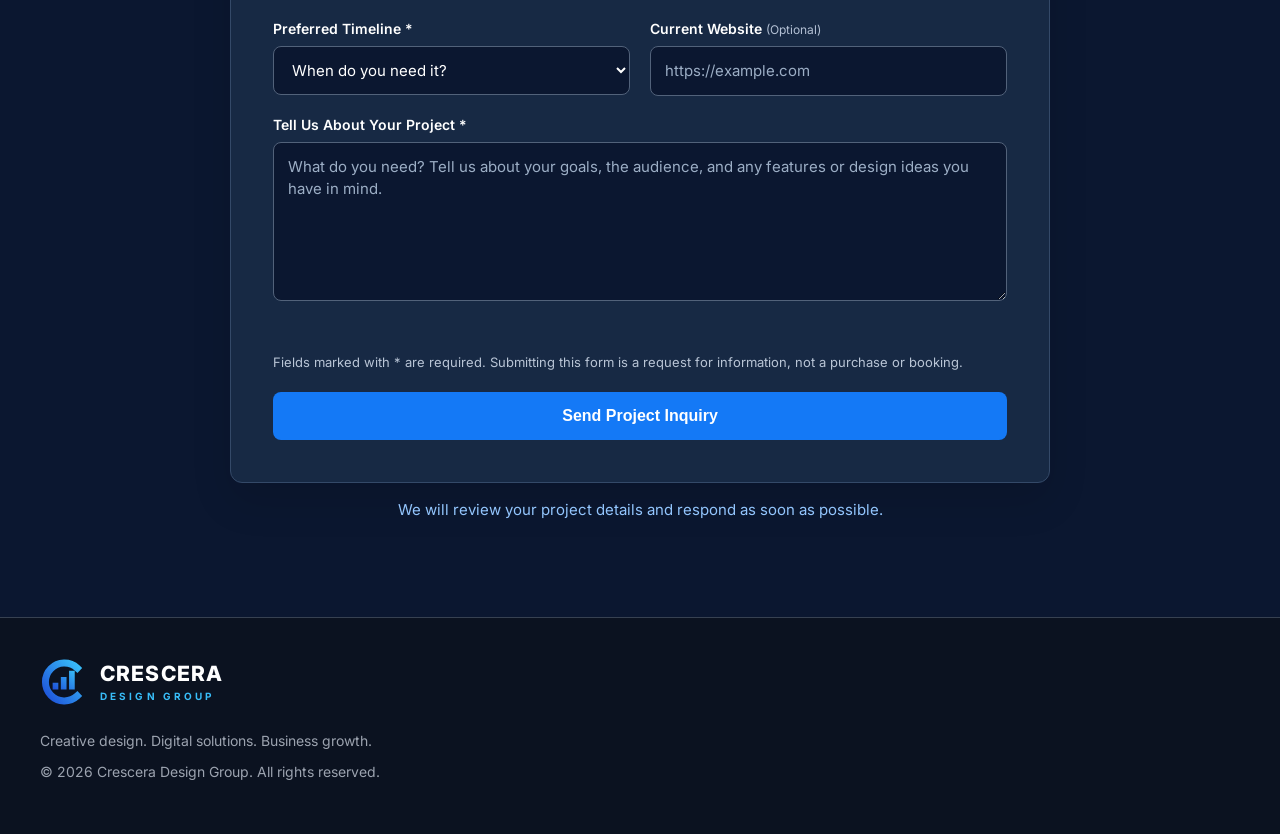
==== commit d5c849bd: "Improve SEO metadata and canonical links for index.html" ====
--- a/index.html
+++ b/index.html
@@ -7,8 +7,8 @@
   <meta name="viewport" content="width=device-width, initial-scale=1.0">
 
   
-<title>Crescera Design Group | Creative Design & Digital Solutions</title>
-  <meta name="description" content="Crescera Design Group offers web design, branding, graphic design, social media graphics, packaging design, and UI/UX solutions for growing businesses.">
+<title>Crescera Design Group | Web Design in Columbus, Georgia</title>
+  <meta name="description" content="Crescera Design Group provides web design, branding, logos, graphic design, social media graphics, and digital design for businesses in Columbus, Georgia and beyond.">
   <meta name="theme-color" content="#0B1730">
   <link rel="icon" href="favicon.svg" type="image/svg+xml">
 
@@ -21,7 +21,7 @@
   
 <link rel="stylesheet" href="style.css?v=12">
 
-</head>
+<link rel="canonical" href="https://cresceradesigngroup.com/"><meta property="og:type" content="website"><meta property="og:title" content="Crescera Design Group | Web Design in Columbus, Georgia"><meta property="og:description" content="Crescera Design Group provides web design, branding, logos, graphic design, social media graphics, and digital design for businesses in Columbus, Georgia and beyond."><meta property="og:url" content="https://cresceradesigngroup.com/"><meta name="robots" content="index, follow"><script type="application/ld+json">{"@context":"https://schema.org","@type":"Organization","name":"Crescera Design Group","url":"https://cresceradesigngroup.com/","logo":"https://cresceradesigngroup.com/images/crescera-mark.svg","description":"Web design, branding, graphic design and digital creative services based in Columbus, Georgia.","areaServed":{"@type":"City","name":"Columbus","address":{"@type":"PostalAddress","addressLocality":"Columbus","addressRegion":"GA","addressCountry":"US"}},"contactPoint":{"@type":"ContactPoint","contactType":"sales","url":"https://cresceradesigngroup.com/#contact"}}</script></head>
 
 <body>
 
@@ -100,7 +100,7 @@
     <h2>Our Work</h2>
 
     <p class="section-description">
-        Explore selected website work and design concepts. Additional creative projects will be added as our portfolio grows.
+        Explore selected websites and creative projects from Crescera Design Group, a Columbus, Georgia design studio.
     </p>
 
     <article class="portfolio-featured">
--- a/style.css
+++ b/style.css
@@ -670,3 +670,24 @@
 .sweets-preview img{display:block;width:100%;height:auto;max-height:420px;object-fit:contain;object-position:center;border-radius:6px}
 .sweets-case .case-two>div{min-width:0}
 @media(max-width:780px){.sweets-hero{grid-template-columns:1fr;gap:25px}.sweets-preview img{max-height:360px}}
+
+
+/* Crescera project inquiry form */
+#contact-form{max-width:820px;margin:32px auto 0;padding:clamp(24px,4vw,42px);border:1px solid #344968;box-shadow:0 18px 40px rgba(0,0,0,.12)}
+#contact-form .inquiry-intro{margin:0 0 28px;color:#cbd5e1;font-size:15px;line-height:1.7}
+#contact-form .inquiry-group{border:0;padding:0;margin:0 0 27px;min-width:0}
+#contact-form .inquiry-group legend{font-size:18px;font-weight:800;color:#fff;padding:0;margin-bottom:18px;width:100%;border-bottom:1px solid #3a4b65;padding-bottom:12px}
+#contact-form .inquiry-grid{display:grid;grid-template-columns:repeat(2,minmax(0,1fr));column-gap:20px;row-gap:4px}
+#contact-form .inquiry-field{min-width:0}
+#contact-form label{font-size:14px;margin-bottom:9px}
+#contact-form .optional{font-size:12px;font-weight:400;color:#b3c0d4}
+#contact-form input,#contact-form select,#contact-form textarea{width:100%;max-width:100%;min-width:0;background:#0b1730;color:#fff;border:1px solid #52627a;border-radius:8px;padding:13px 14px;margin-bottom:20px;font:inherit;font-size:15px;line-height:1.45}
+#contact-form textarea{resize:vertical;min-height:155px}
+#contact-form select{appearance:auto;cursor:pointer}
+#contact-form select option{color:#fff;background:#0b1730}
+#contact-form input::placeholder,#contact-form textarea::placeholder{color:#9caec5;opacity:1}
+#contact-form input:focus-visible,#contact-form select:focus-visible,#contact-form textarea:focus-visible{outline:2px solid #38bdf8;outline-offset:2px;border-color:#38bdf8}
+#contact-form .inquiry-note{font-size:13px;line-height:1.6;color:#b9c5d6;margin:0 0 20px}
+#contact-form button:disabled{opacity:.65;cursor:wait}
+#form-status{max-width:820px;font-size:15px}
+@media(max-width:620px){#contact-form .inquiry-grid{grid-template-columns:1fr}#contact-form{padding:22px}#contact-form .inquiry-group legend{font-size:17px}}
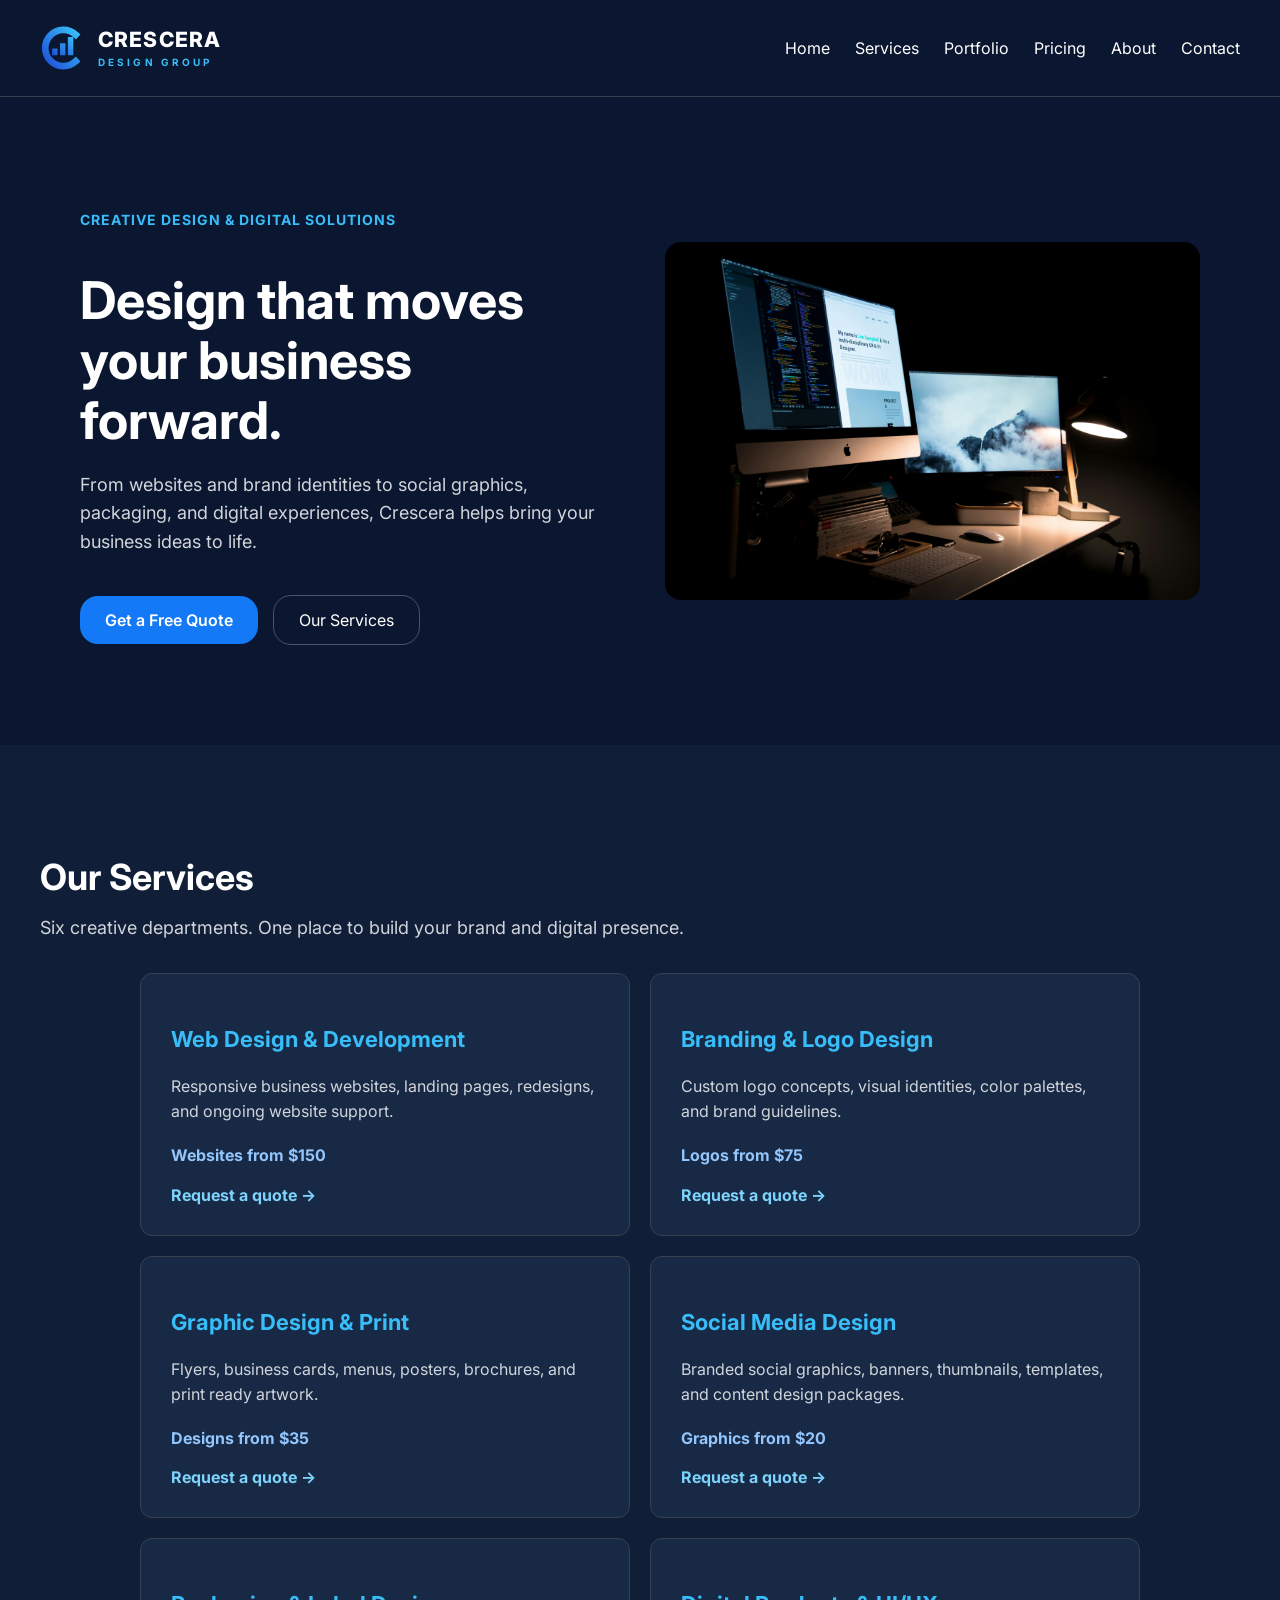
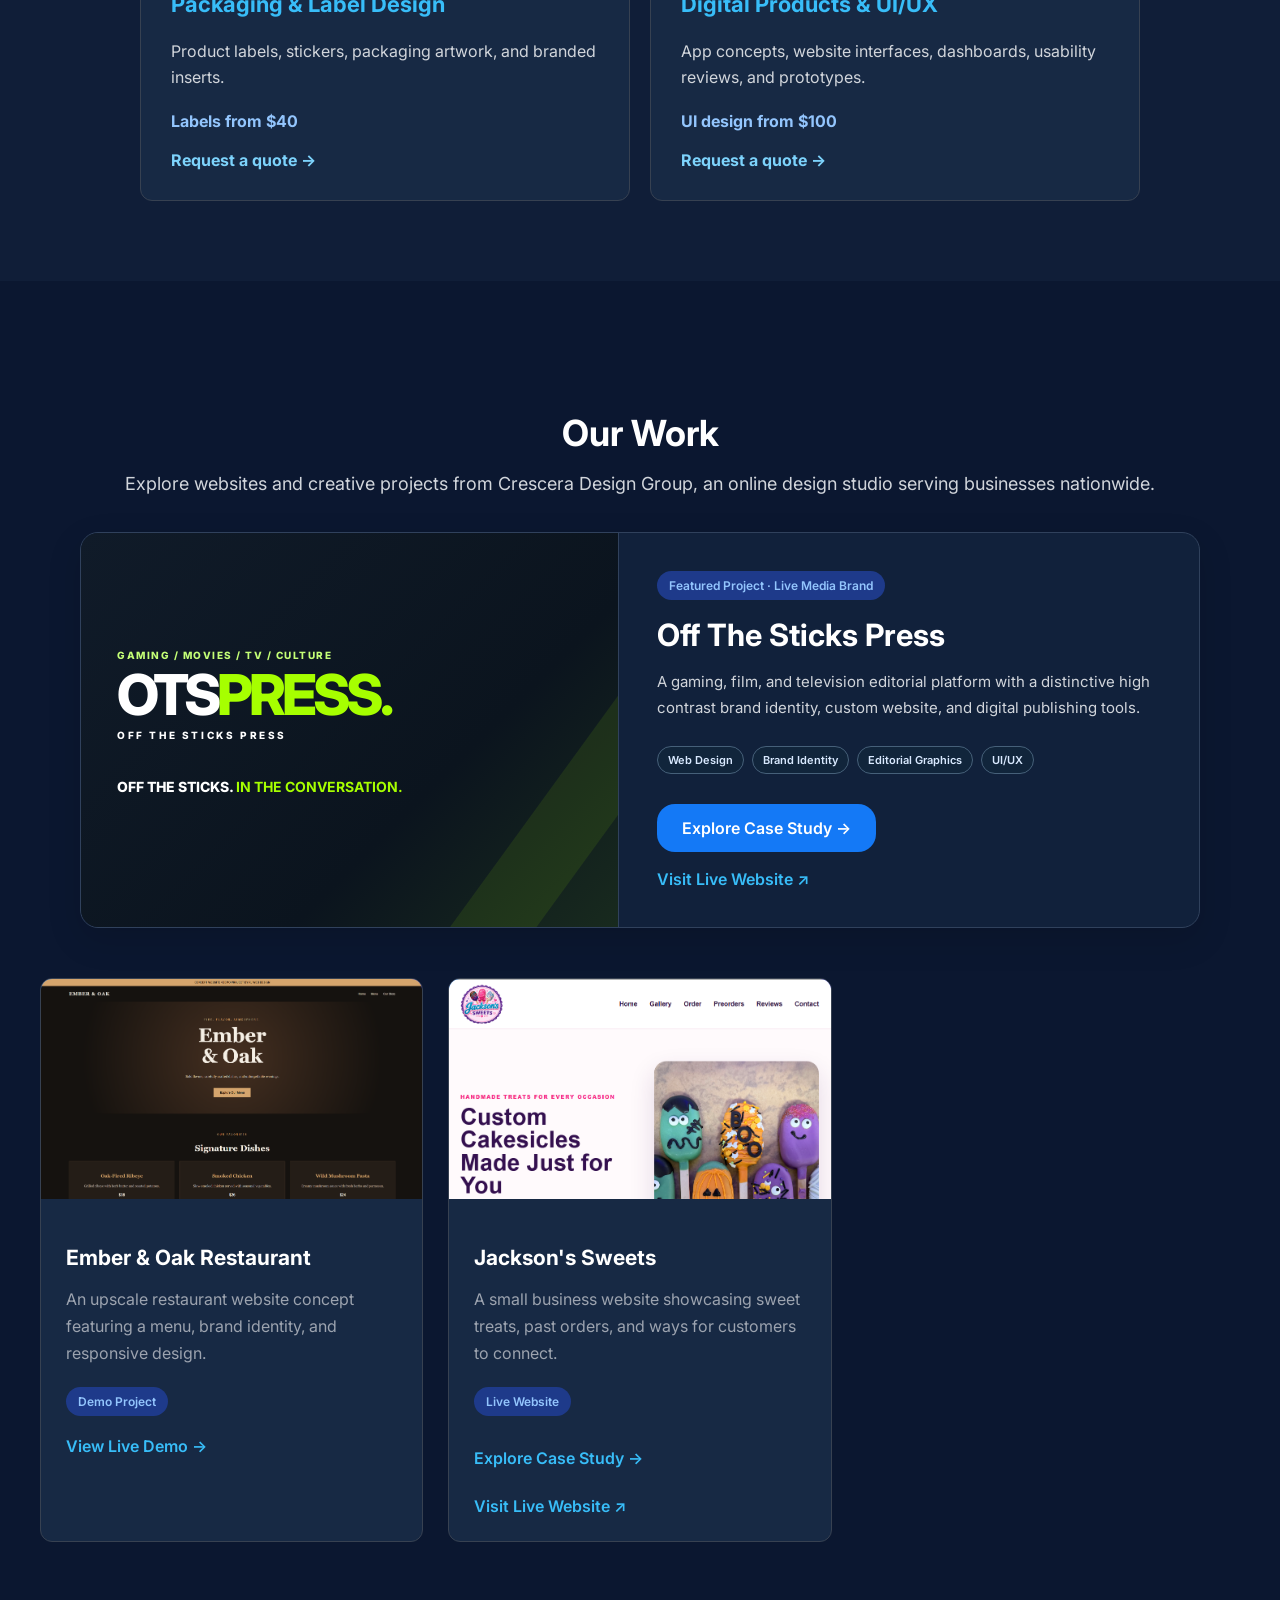
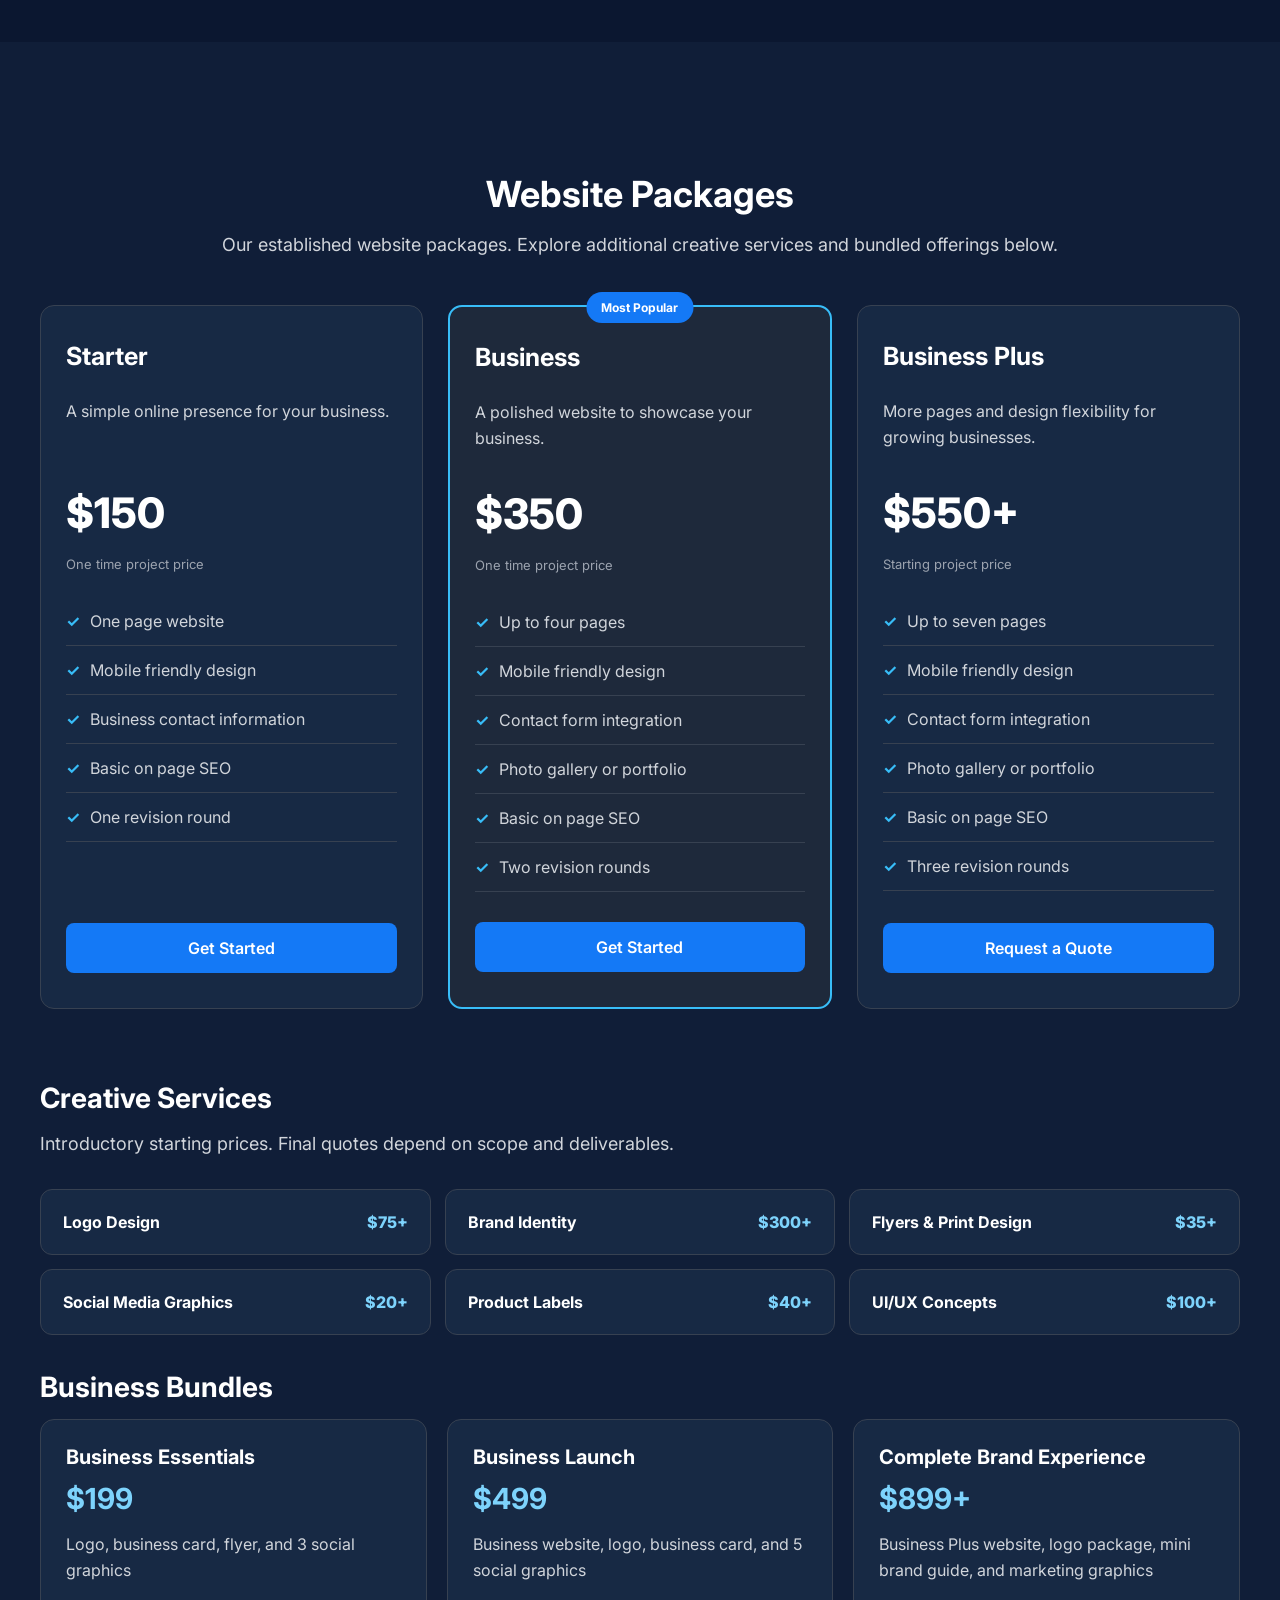
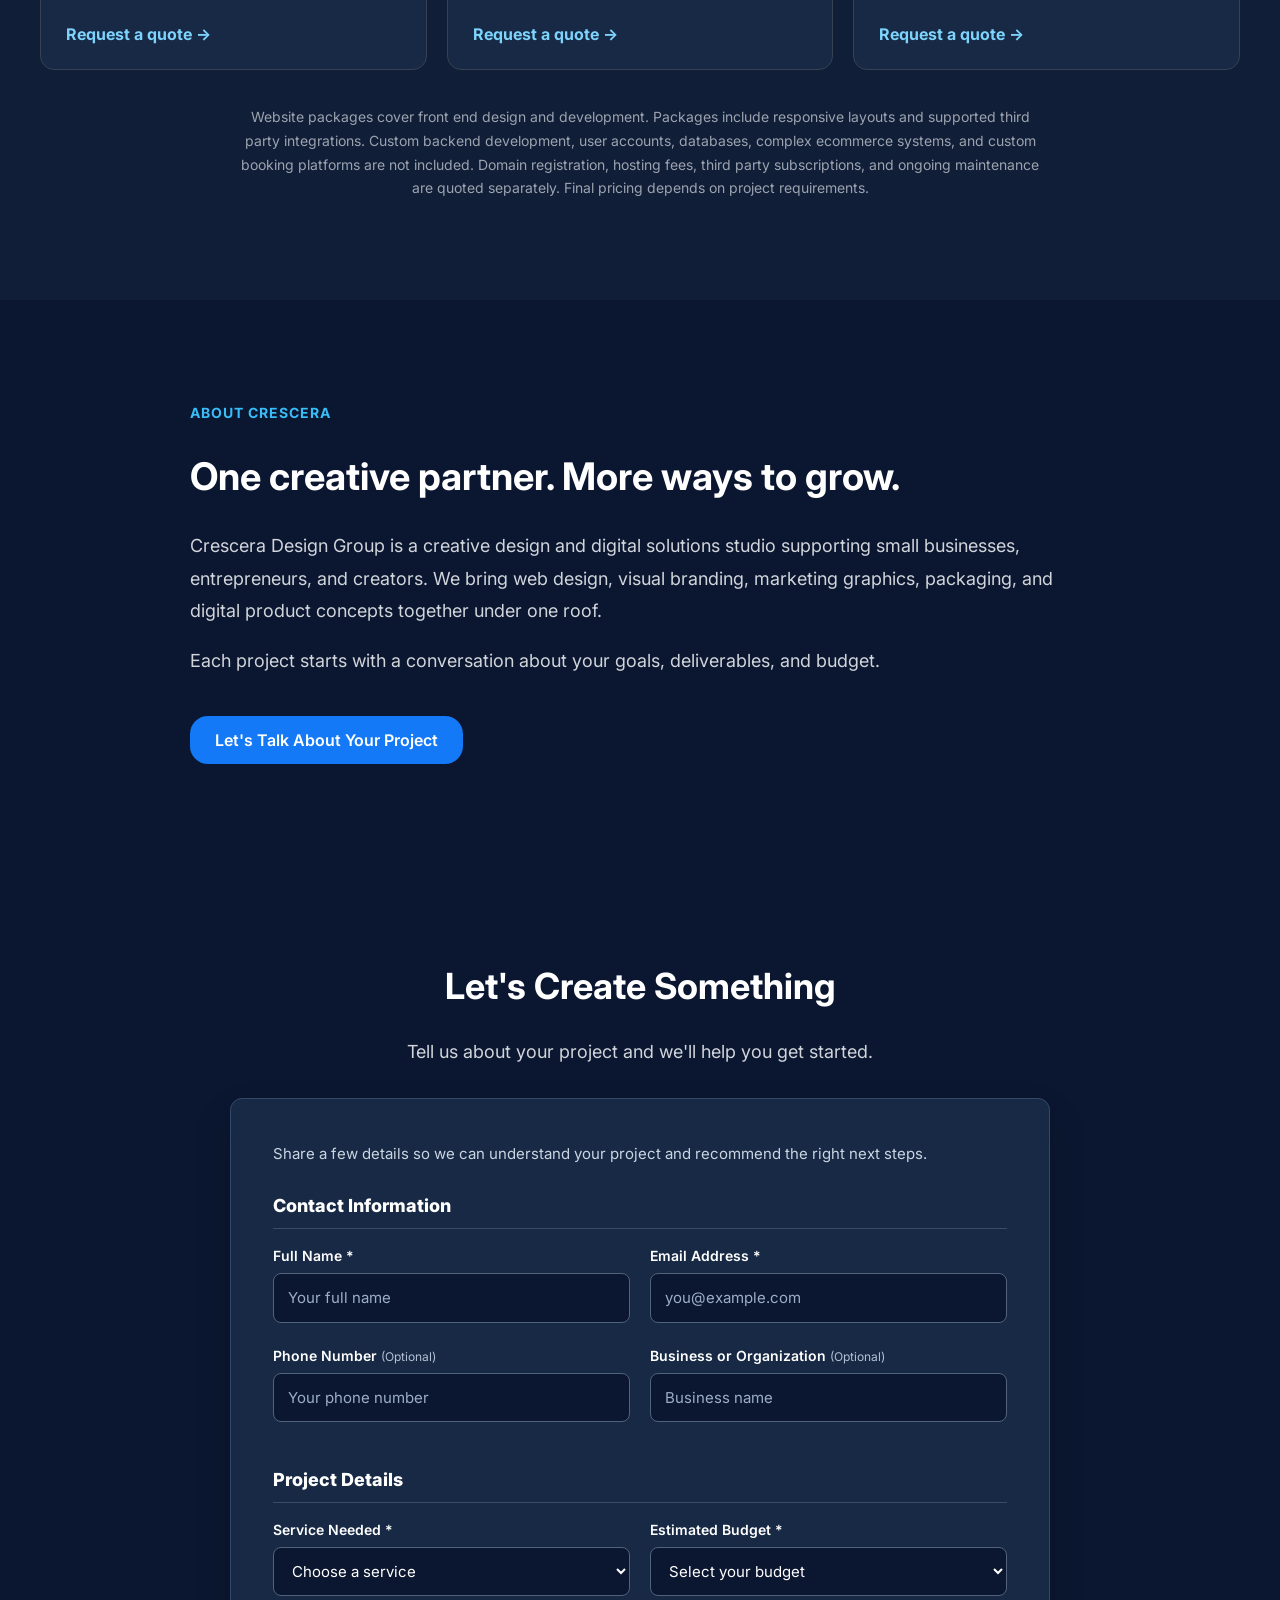
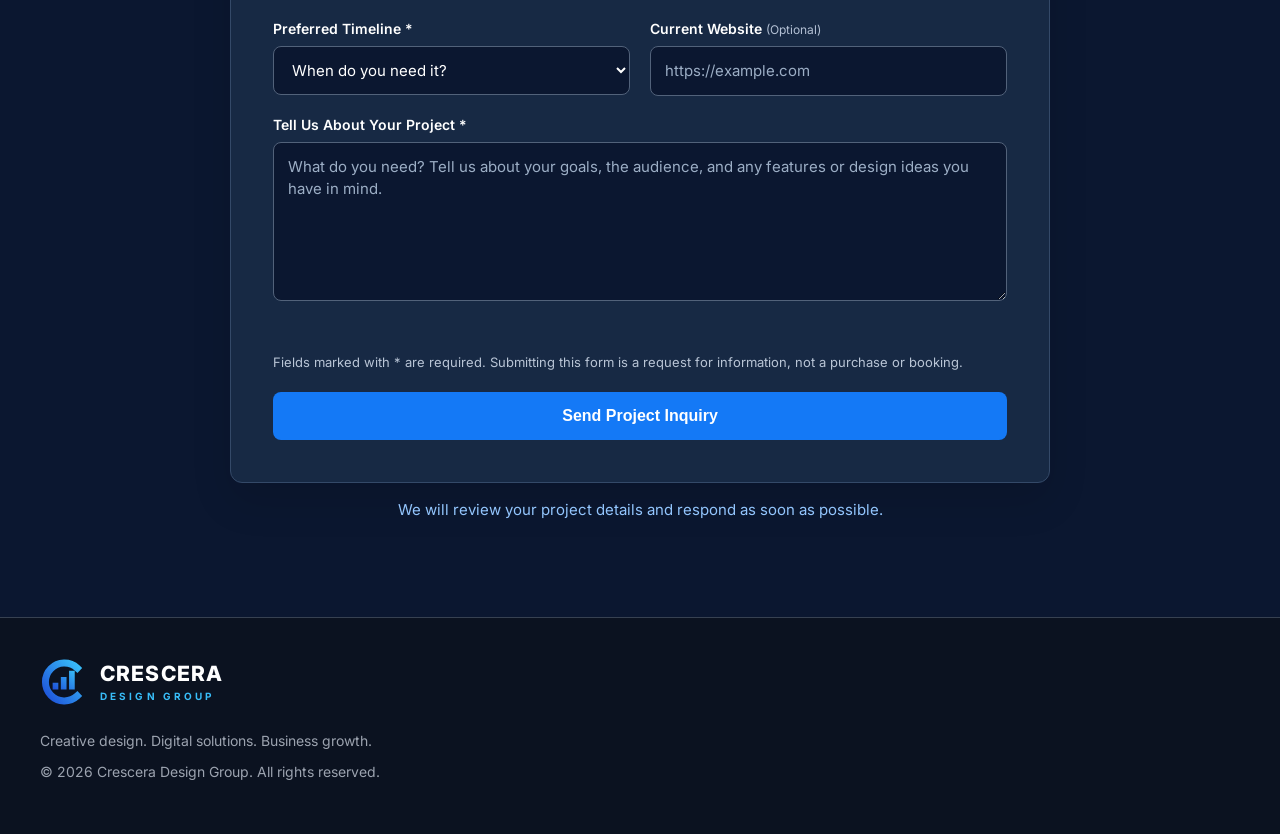
==== commit bffff626: "Position Crescera SEO for nationwide online design services" ====
--- a/index.html
+++ b/index.html
@@ -7,8 +7,8 @@
   <meta name="viewport" content="width=device-width, initial-scale=1.0">
 
   
-<title>Crescera Design Group | Web Design in Columbus, Georgia</title>
-  <meta name="description" content="Crescera Design Group provides web design, branding, logos, graphic design, social media graphics, and digital design for businesses in Columbus, Georgia and beyond.">
+<title>Crescera Design Group | Web Design, Branding &amp; Graphic Design</title>
+  <meta name="description" content="Crescera Design Group offers professional web design, logo design, branding, graphic design, packaging, social media graphics and UI design for businesses across the United States.">
   <meta name="theme-color" content="#0B1730">
   <link rel="icon" href="favicon.svg" type="image/svg+xml">
 
@@ -21,7 +21,7 @@
   
 <link rel="stylesheet" href="style.css?v=12">
 
-<link rel="canonical" href="https://cresceradesigngroup.com/"><meta property="og:type" content="website"><meta property="og:title" content="Crescera Design Group | Web Design in Columbus, Georgia"><meta property="og:description" content="Crescera Design Group provides web design, branding, logos, graphic design, social media graphics, and digital design for businesses in Columbus, Georgia and beyond."><meta property="og:url" content="https://cresceradesigngroup.com/"><meta name="robots" content="index, follow"><script type="application/ld+json">{"@context":"https://schema.org","@type":"Organization","name":"Crescera Design Group","url":"https://cresceradesigngroup.com/","logo":"https://cresceradesigngroup.com/images/crescera-mark.svg","description":"Web design, branding, graphic design and digital creative services based in Columbus, Georgia.","areaServed":{"@type":"City","name":"Columbus","address":{"@type":"PostalAddress","addressLocality":"Columbus","addressRegion":"GA","addressCountry":"US"}},"contactPoint":{"@type":"ContactPoint","contactType":"sales","url":"https://cresceradesigngroup.com/#contact"}}</script></head>
+<link rel="canonical" href="https://cresceradesigngroup.com/"><meta property="og:type" content="website"><meta property="og:title" content="Crescera Design Group | Web Design, Branding &amp; Graphic Design"><meta property="og:description" content="Crescera Design Group offers professional web design, logo design, branding, graphic design, packaging, social media graphics and UI design for businesses across the United States."><meta property="og:url" content="https://cresceradesigngroup.com/"><meta name="robots" content="index, follow"><script type="application/ld+json">{"@context":"https://schema.org","@type":"Organization","name":"Crescera Design Group","url":"https://cresceradesigngroup.com/","logo":"https://cresceradesigngroup.com/images/crescera-mark.svg","description":"Online web design, branding, graphic design and digital creative services for businesses throughout the United States.","areaServed":{"@type":"Country","name":"United States"},"contactPoint":{"@type":"ContactPoint","contactType":"sales","url":"https://cresceradesigngroup.com/#contact"}}</script></head>
 
 <body>
 
@@ -100,7 +100,7 @@
     <h2>Our Work</h2>
 
     <p class="section-description">
-        Explore selected websites and creative projects from Crescera Design Group, a Columbus, Georgia design studio.
+        Explore websites and creative projects from Crescera Design Group, an online design studio serving businesses nationwide.
     </p>
 
     <article class="portfolio-featured">
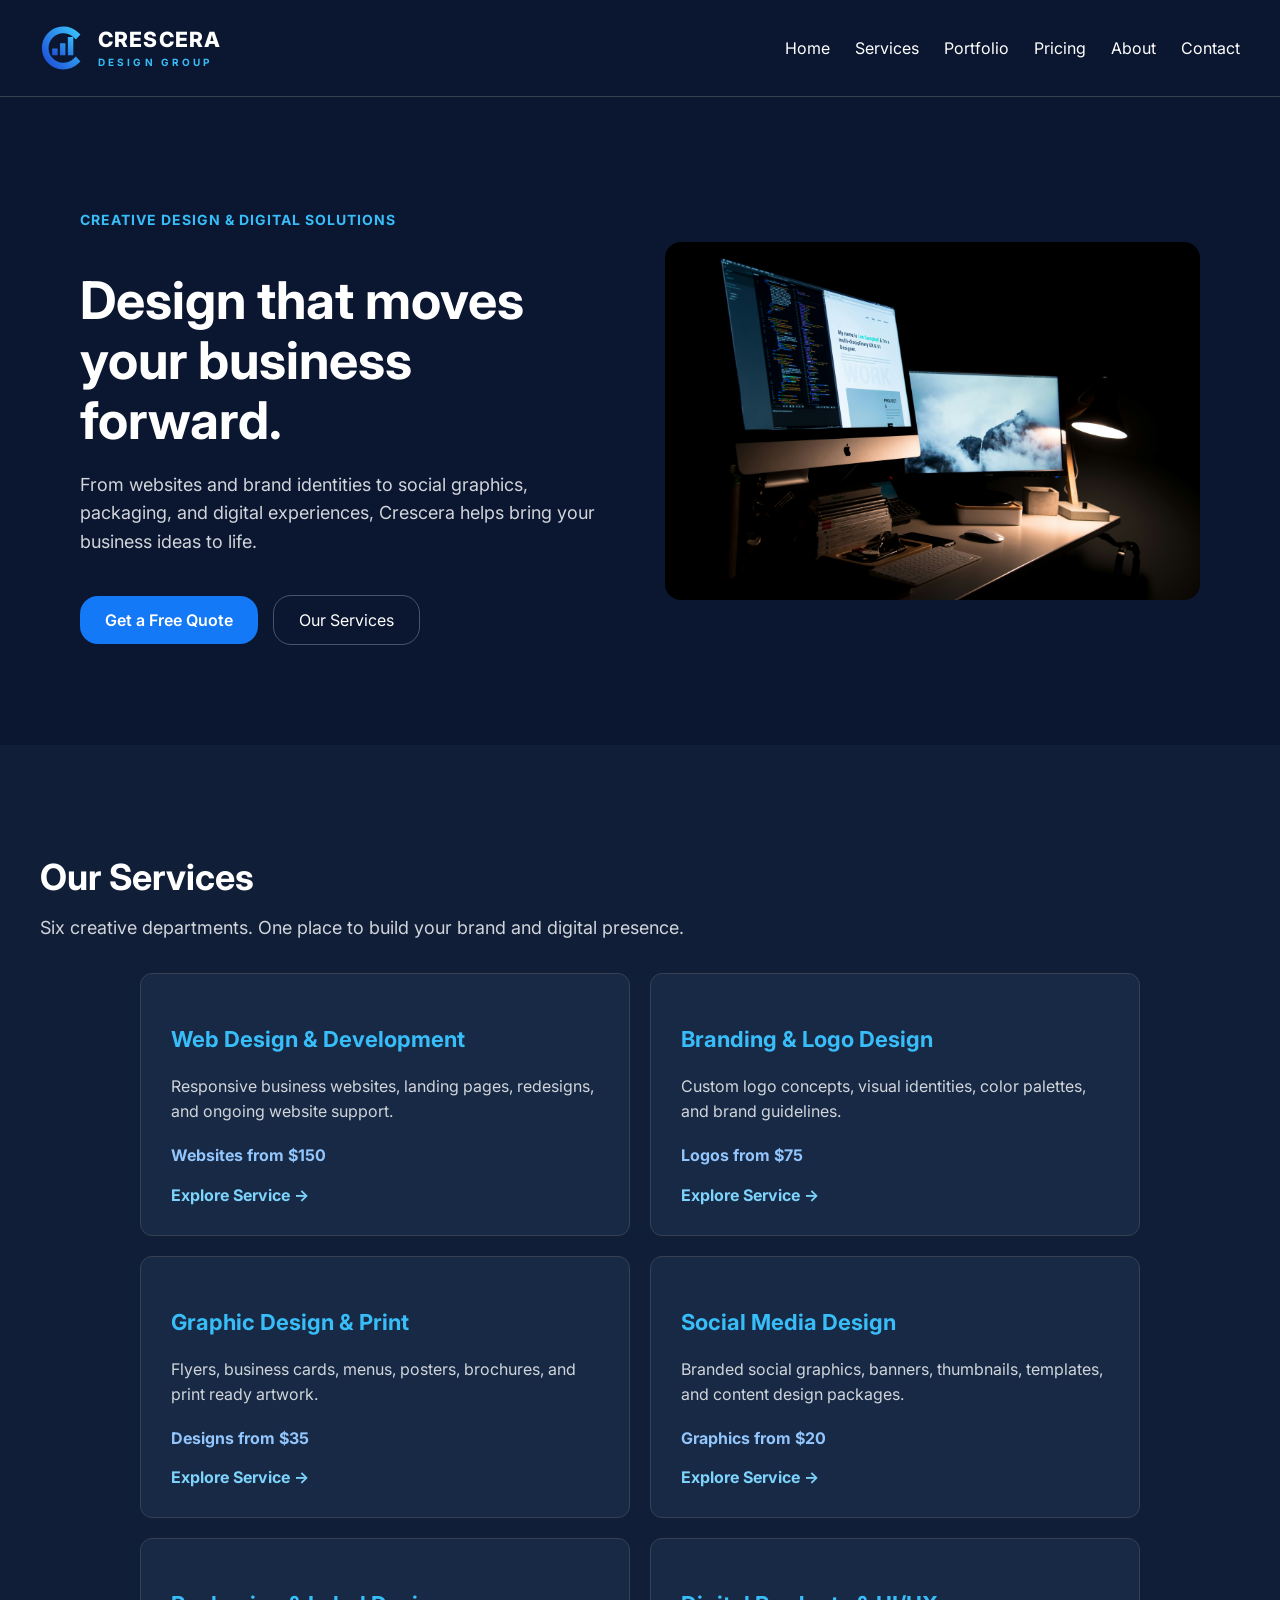
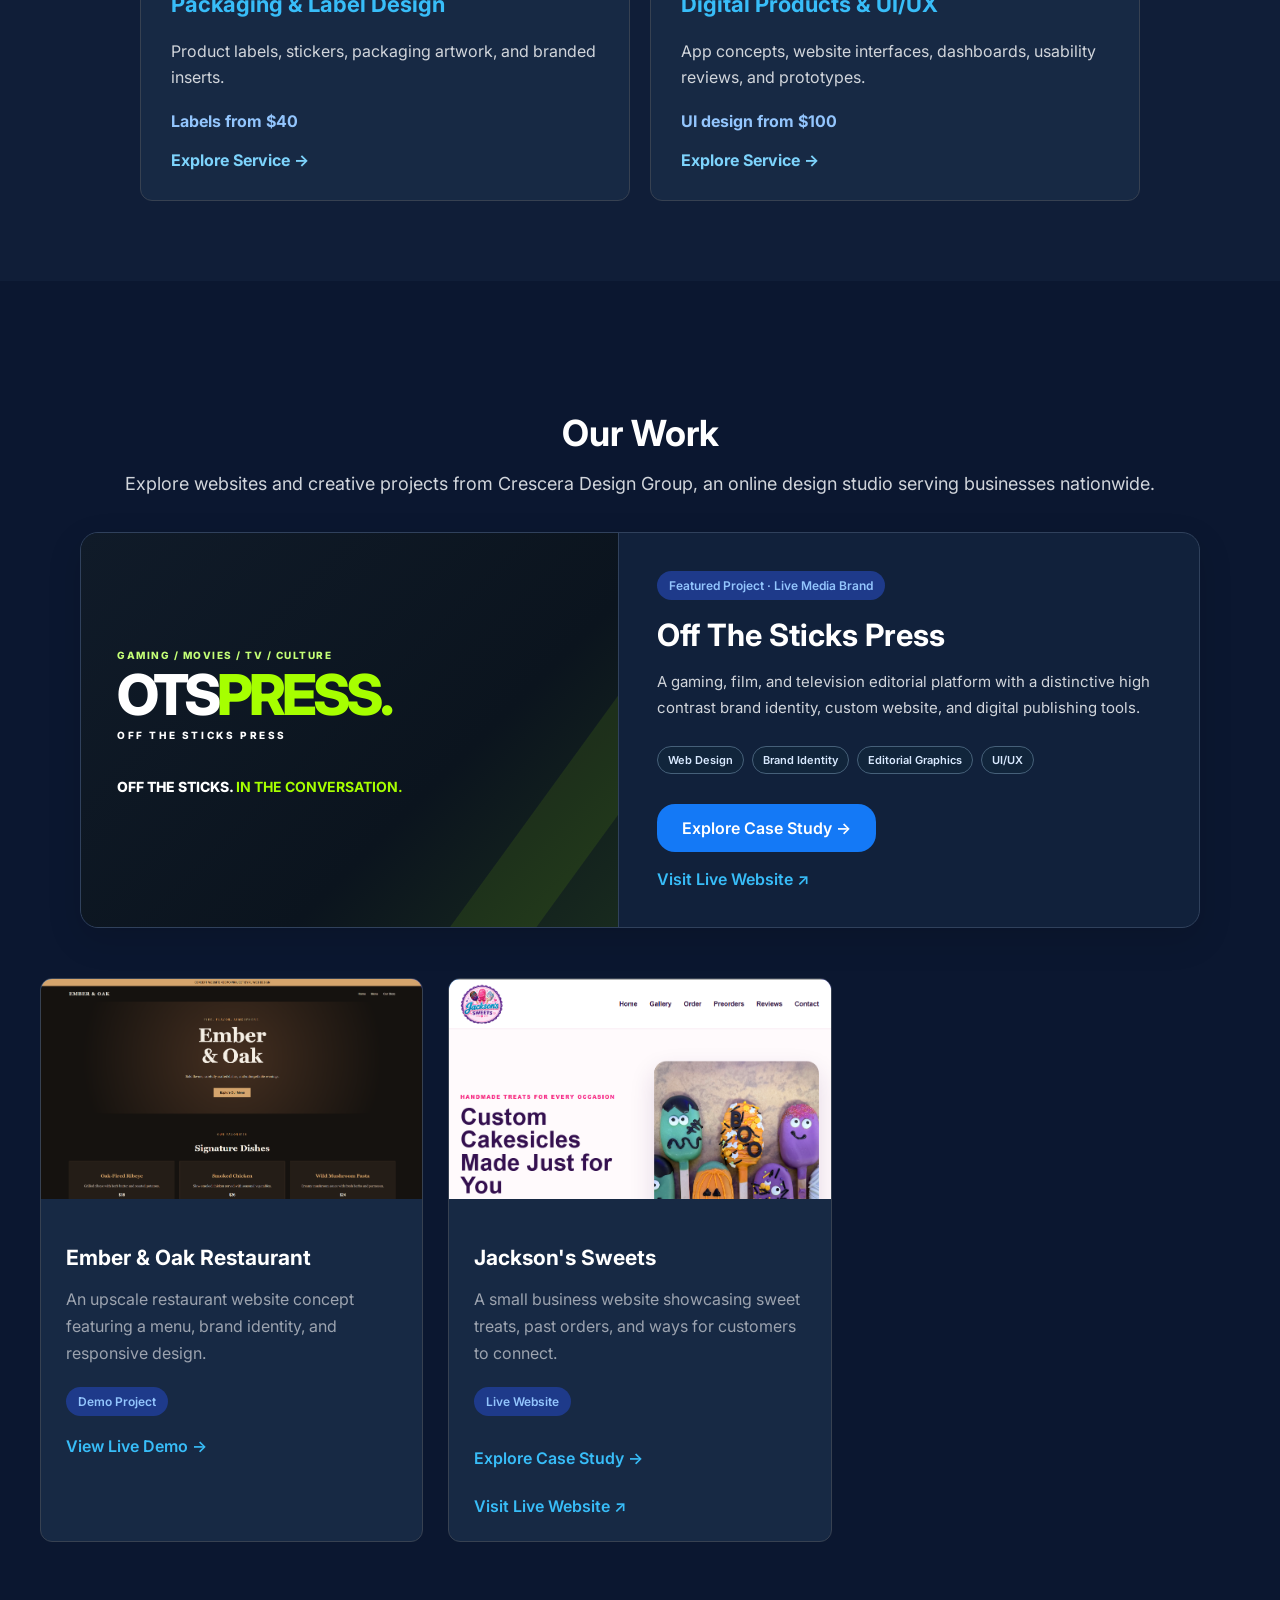
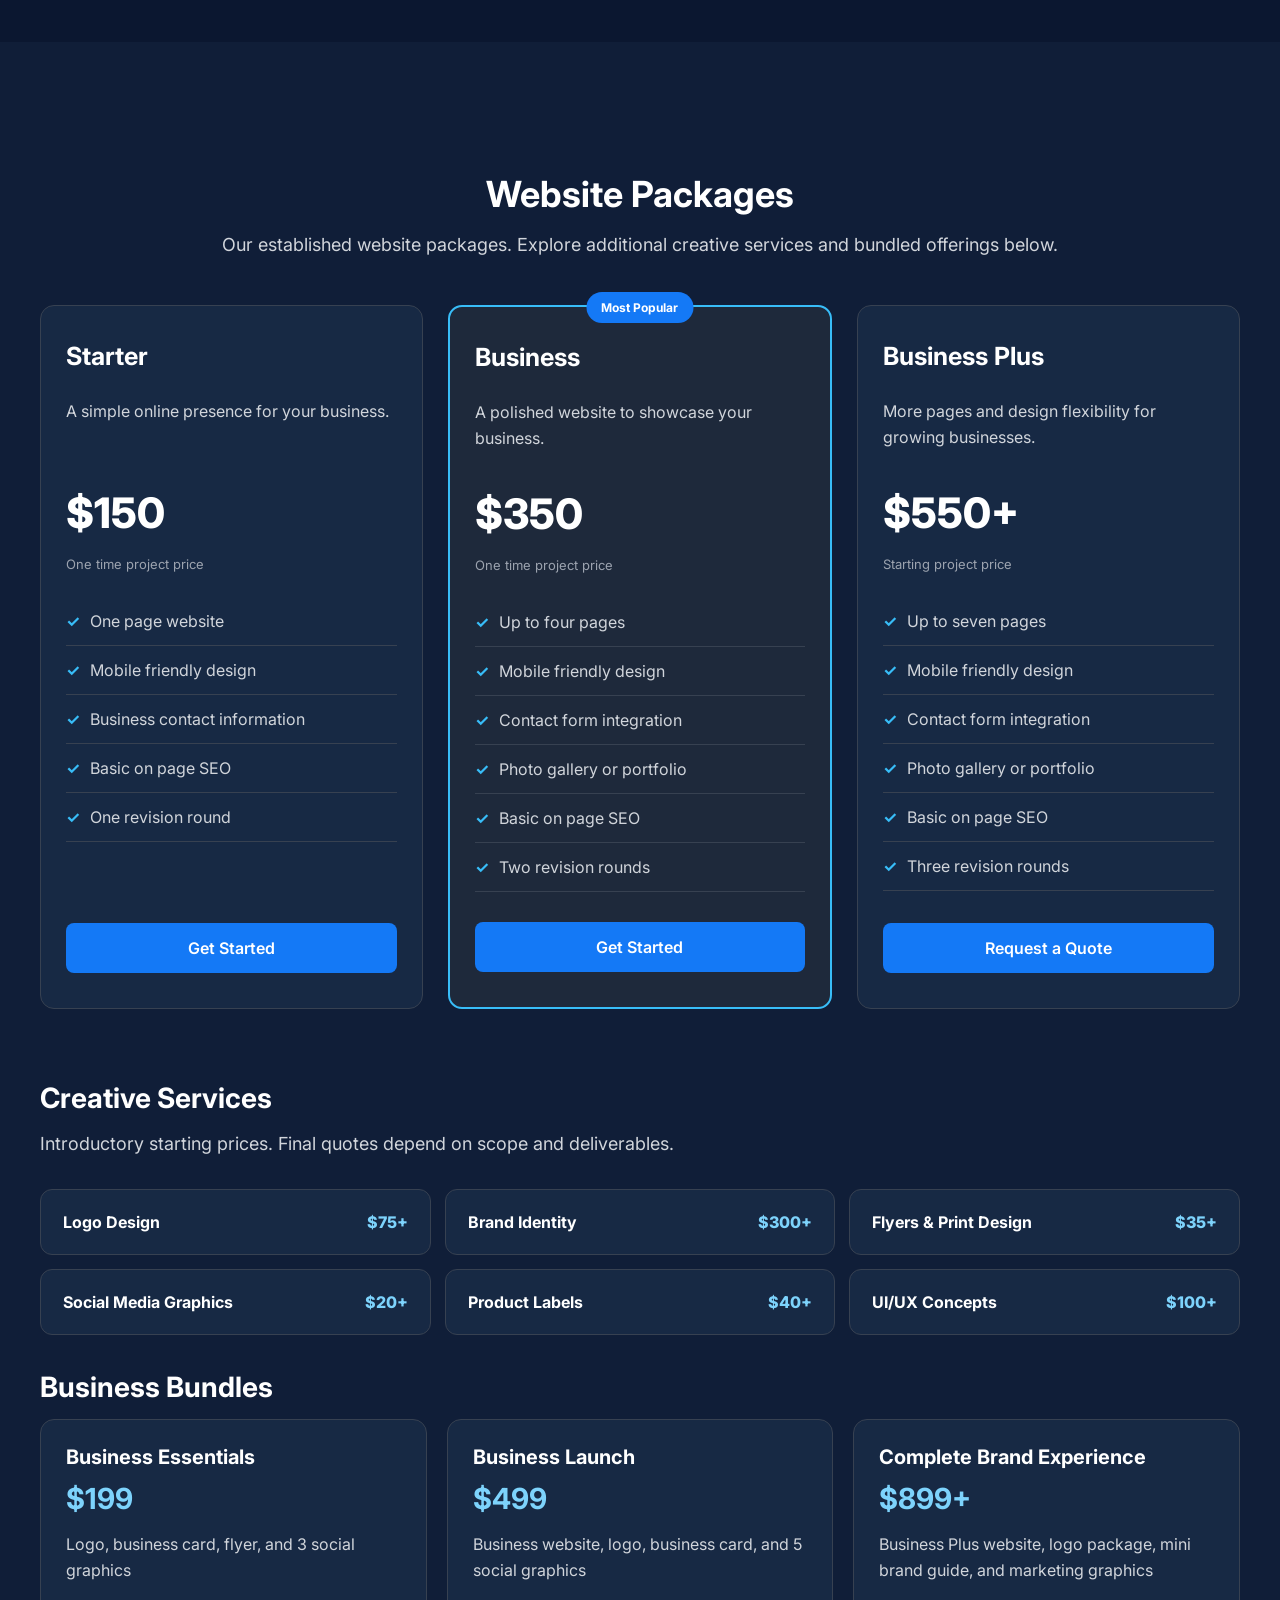
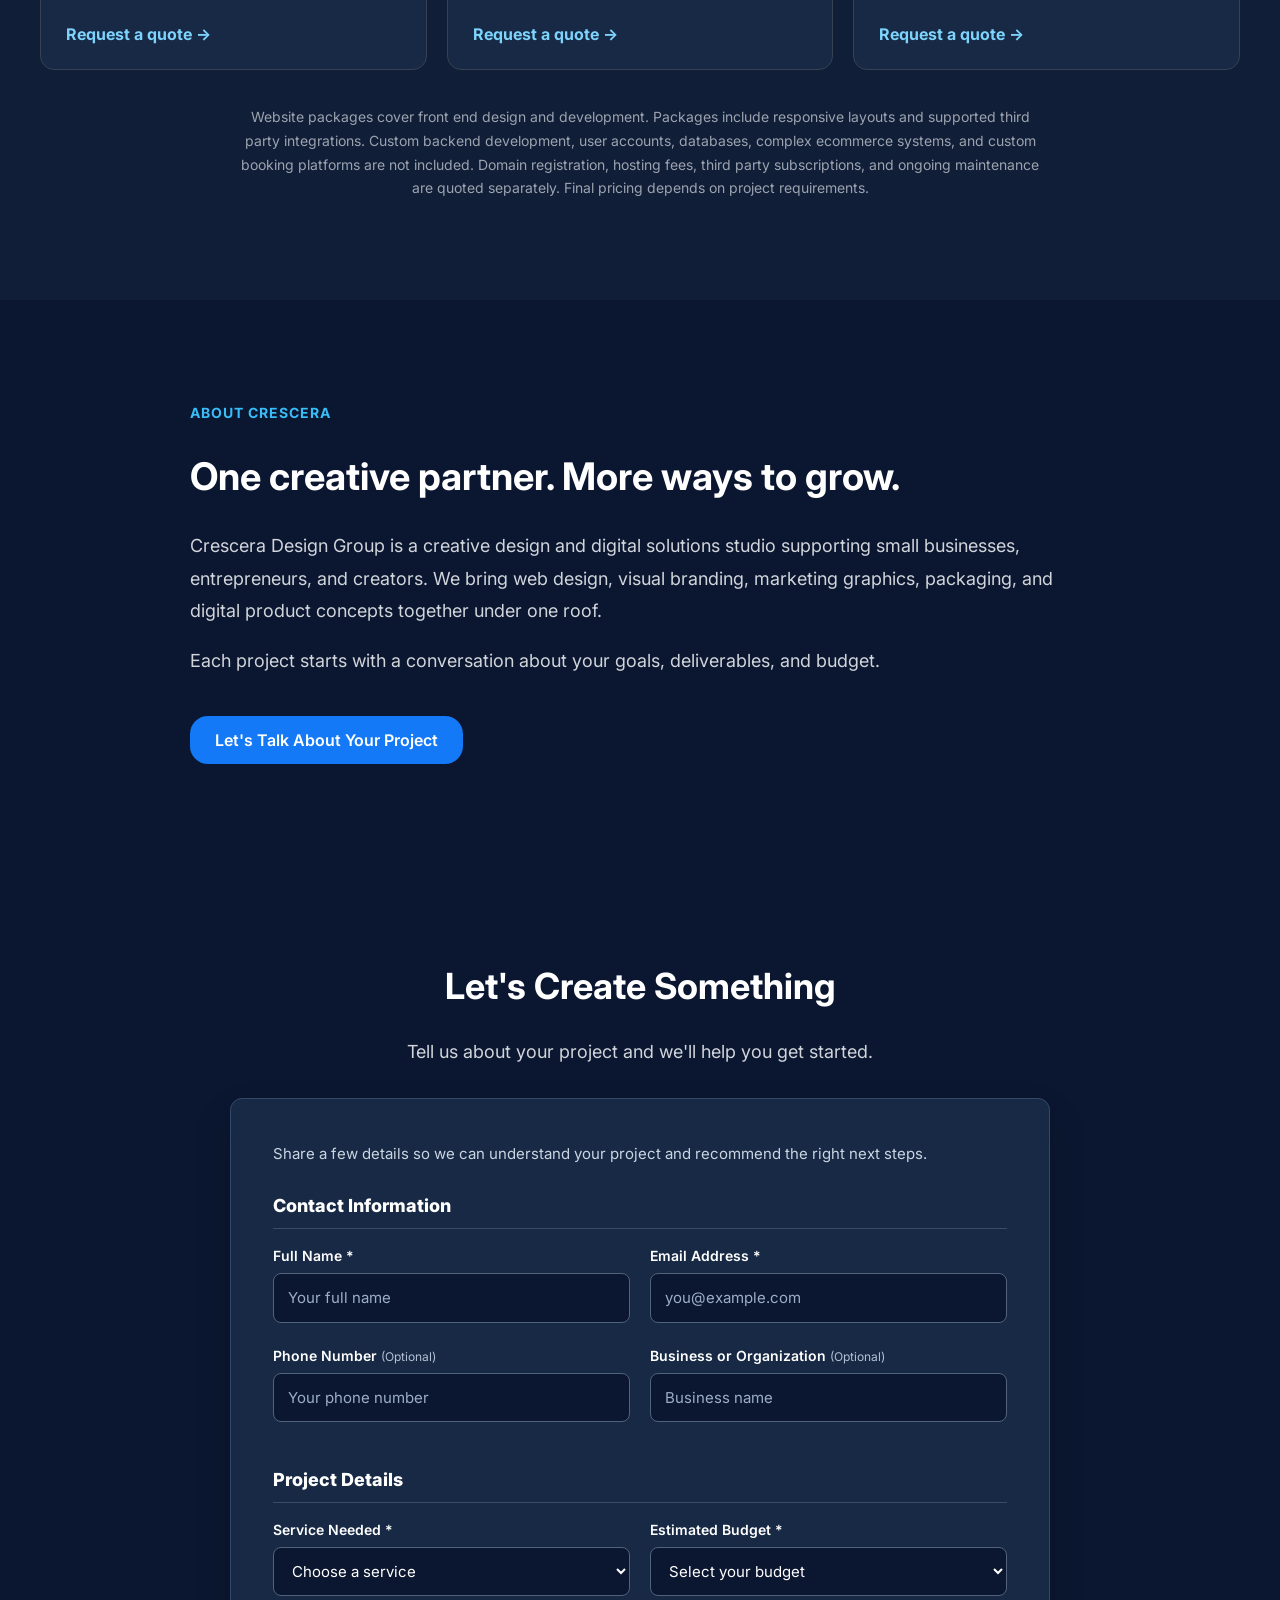
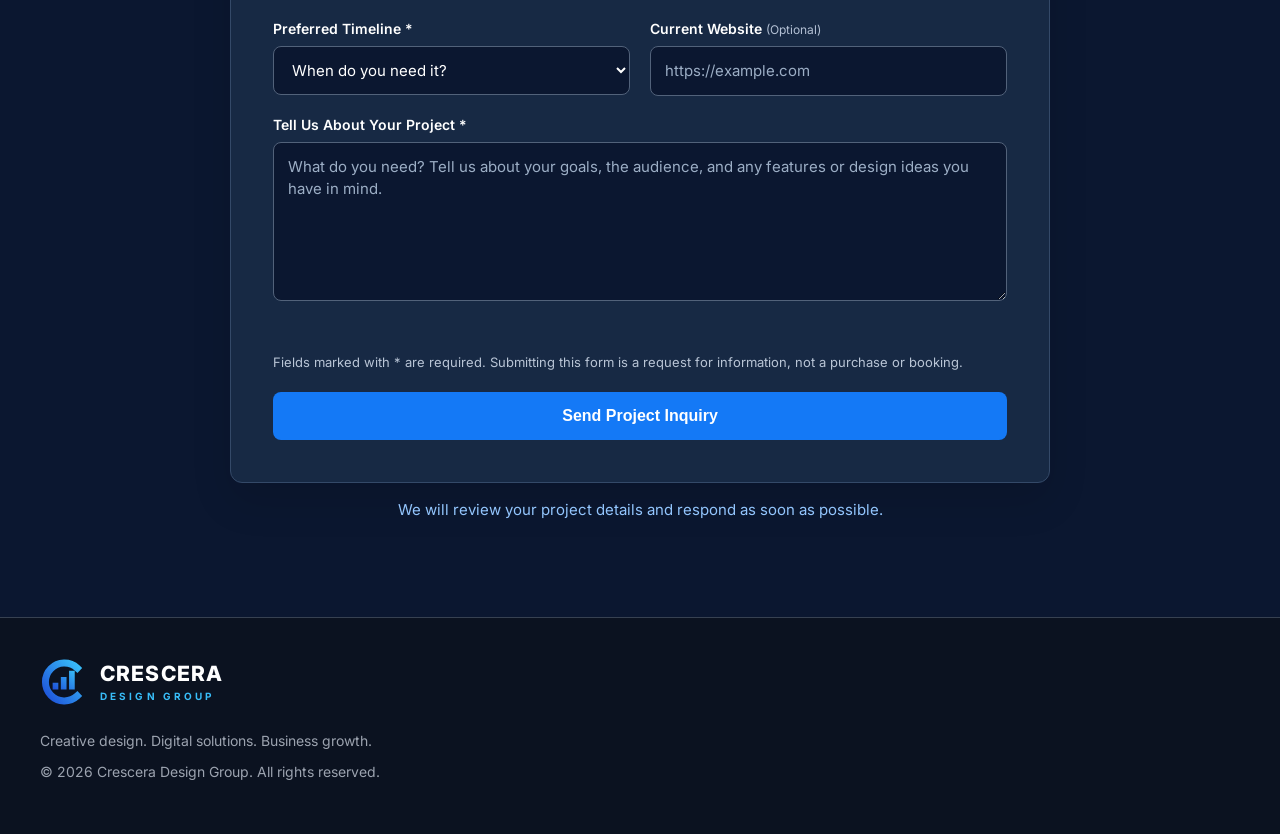
==== commit 3f556f41: "Link homepage service cards to dedicated service pages" ====
--- a/index.html
+++ b/index.html
@@ -89,12 +89,12 @@
 
       <h2>Our Services</h2>
 
-      <p class="section-description">Six creative departments. One place to build your brand and digital presence.</p><div class="service-grid"><article class="service-card"><h3>Web Design & Development</h3><p>Responsive business websites, landing pages, redesigns, and ongoing website support.</p><p class="service-price">Websites from $150</p><a href="#contact">Request a quote →</a></article>
-<article class="service-card"><h3>Branding & Logo Design</h3><p>Custom logo concepts, visual identities, color palettes, and brand guidelines.</p><p class="service-price">Logos from $75</p><a href="#contact">Request a quote →</a></article>
-<article class="service-card"><h3>Graphic Design & Print</h3><p>Flyers, business cards, menus, posters, brochures, and print ready artwork.</p><p class="service-price">Designs from $35</p><a href="#contact">Request a quote →</a></article>
-<article class="service-card"><h3>Social Media Design</h3><p>Branded social graphics, banners, thumbnails, templates, and content design packages.</p><p class="service-price">Graphics from $20</p><a href="#contact">Request a quote →</a></article>
-<article class="service-card"><h3>Packaging & Label Design</h3><p>Product labels, stickers, packaging artwork, and branded inserts.</p><p class="service-price">Labels from $40</p><a href="#contact">Request a quote →</a></article>
-<article class="service-card"><h3>Digital Products & UI/UX</h3><p>App concepts, website interfaces, dashboards, usability reviews, and prototypes.</p><p class="service-price">UI design from $100</p><a href="#contact">Request a quote →</a></article></div></section>
+      <p class="section-description">Six creative departments. One place to build your brand and digital presence.</p><div class="service-grid"><article class="service-card"><h3>Web Design & Development</h3><p>Responsive business websites, landing pages, redesigns, and ongoing website support.</p><p class="service-price">Websites from $150</p><a href="services/web-design.html">Explore Service →</a></article>
+<article class="service-card"><h3>Branding & Logo Design</h3><p>Custom logo concepts, visual identities, color palettes, and brand guidelines.</p><p class="service-price">Logos from $75</p><a href="services/branding-logo-design.html">Explore Service →</a></article>
+<article class="service-card"><h3>Graphic Design & Print</h3><p>Flyers, business cards, menus, posters, brochures, and print ready artwork.</p><p class="service-price">Designs from $35</p><a href="services/graphic-design.html">Explore Service →</a></article>
+<article class="service-card"><h3>Social Media Design</h3><p>Branded social graphics, banners, thumbnails, templates, and content design packages.</p><p class="service-price">Graphics from $20</p><a href="services/social-media-design.html">Explore Service →</a></article>
+<article class="service-card"><h3>Packaging & Label Design</h3><p>Product labels, stickers, packaging artwork, and branded inserts.</p><p class="service-price">Labels from $40</p><a href="services/packaging-label-design.html">Explore Service →</a></article>
+<article class="service-card"><h3>Digital Products & UI/UX</h3><p>App concepts, website interfaces, dashboards, usability reviews, and prototypes.</p><p class="service-price">UI design from $100</p><a href="services/ui-ux-design.html">Explore Service →</a></article></div></section>
     
 <section class="portfolio" id="portfolio">
     <h2>Our Work</h2>
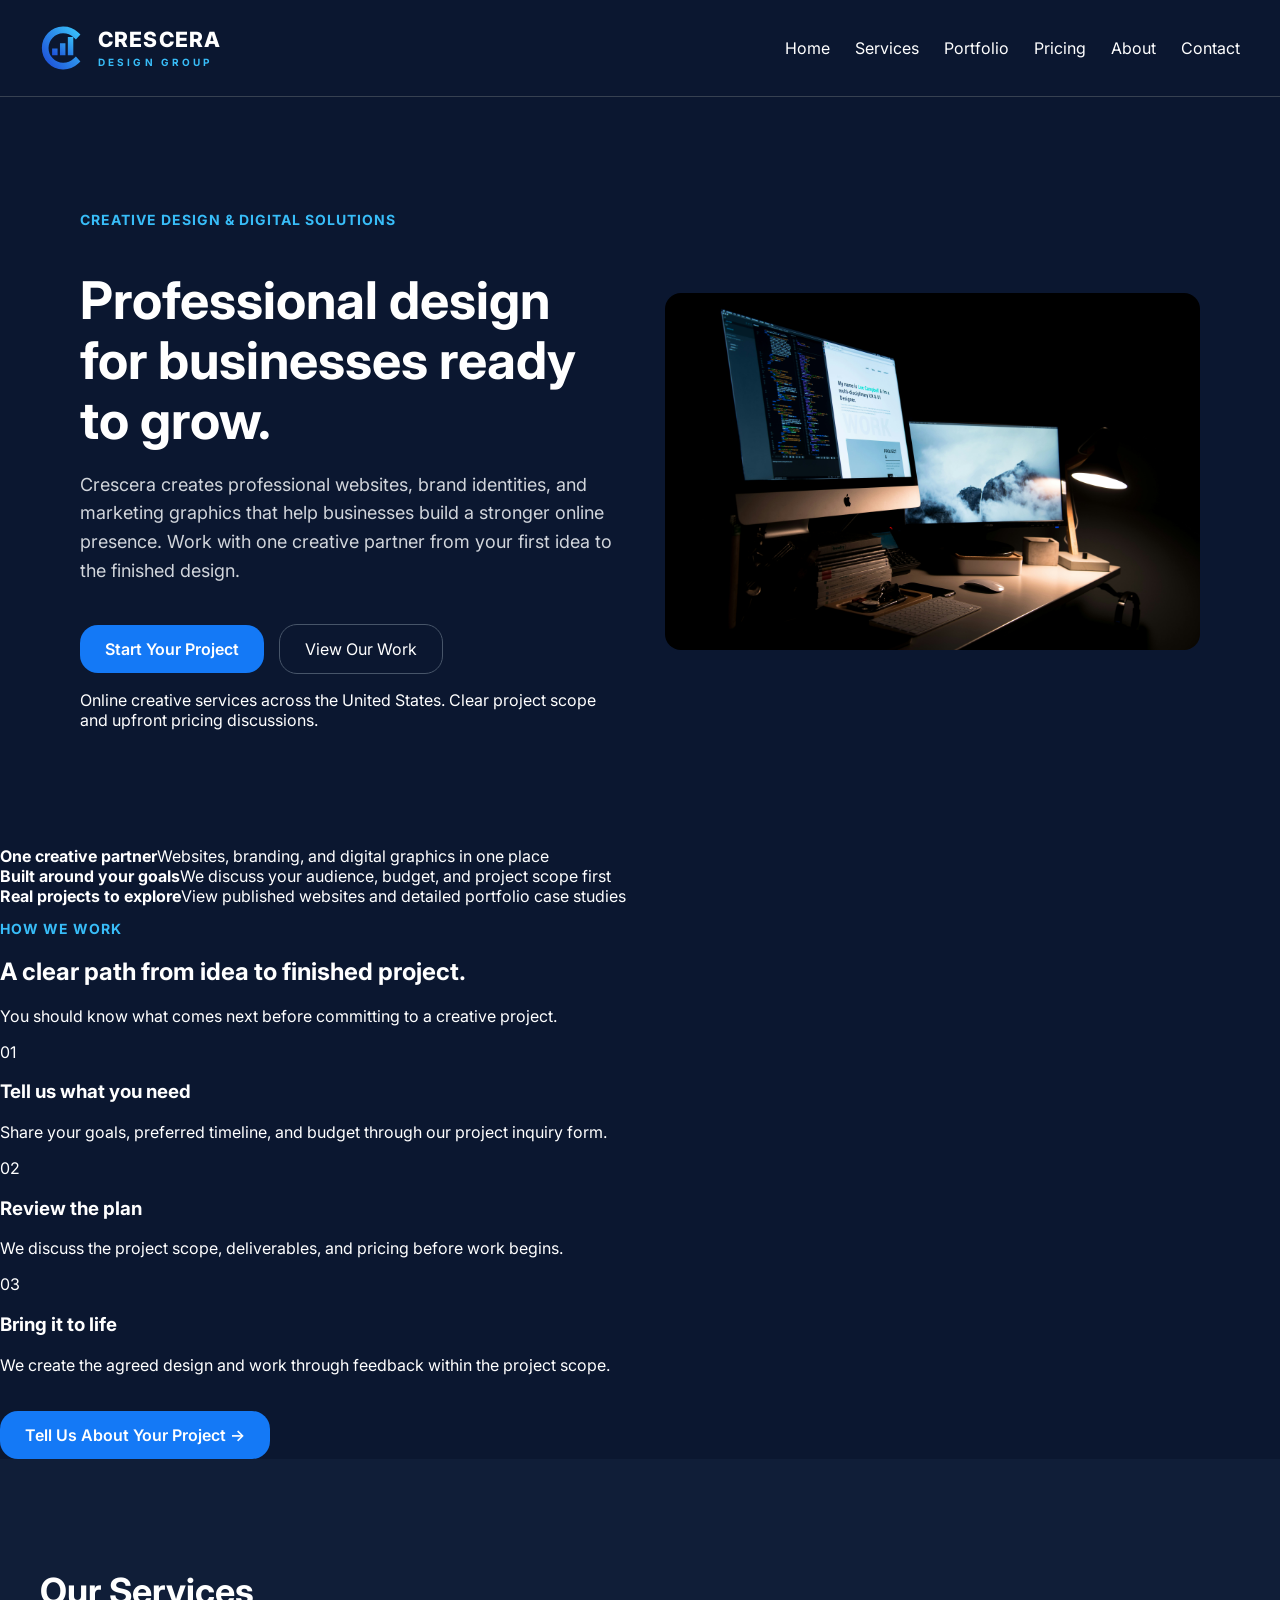
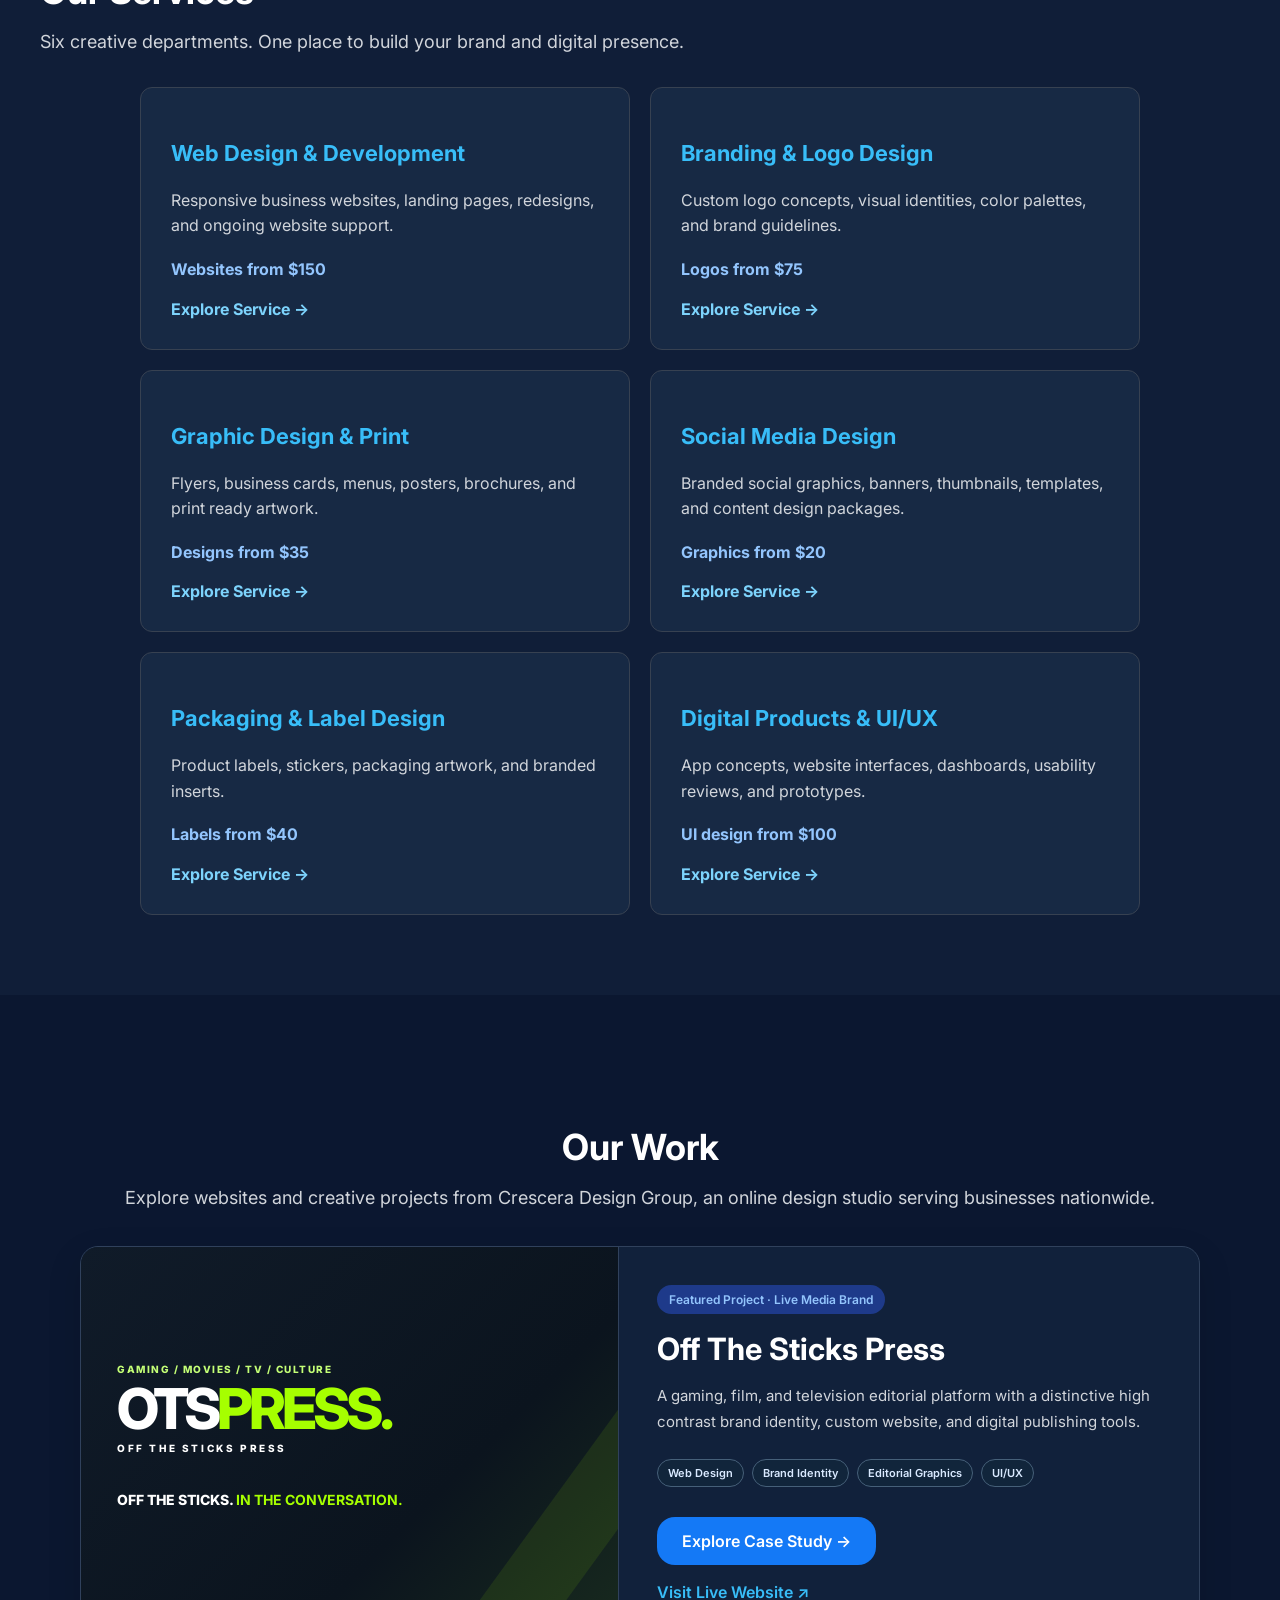
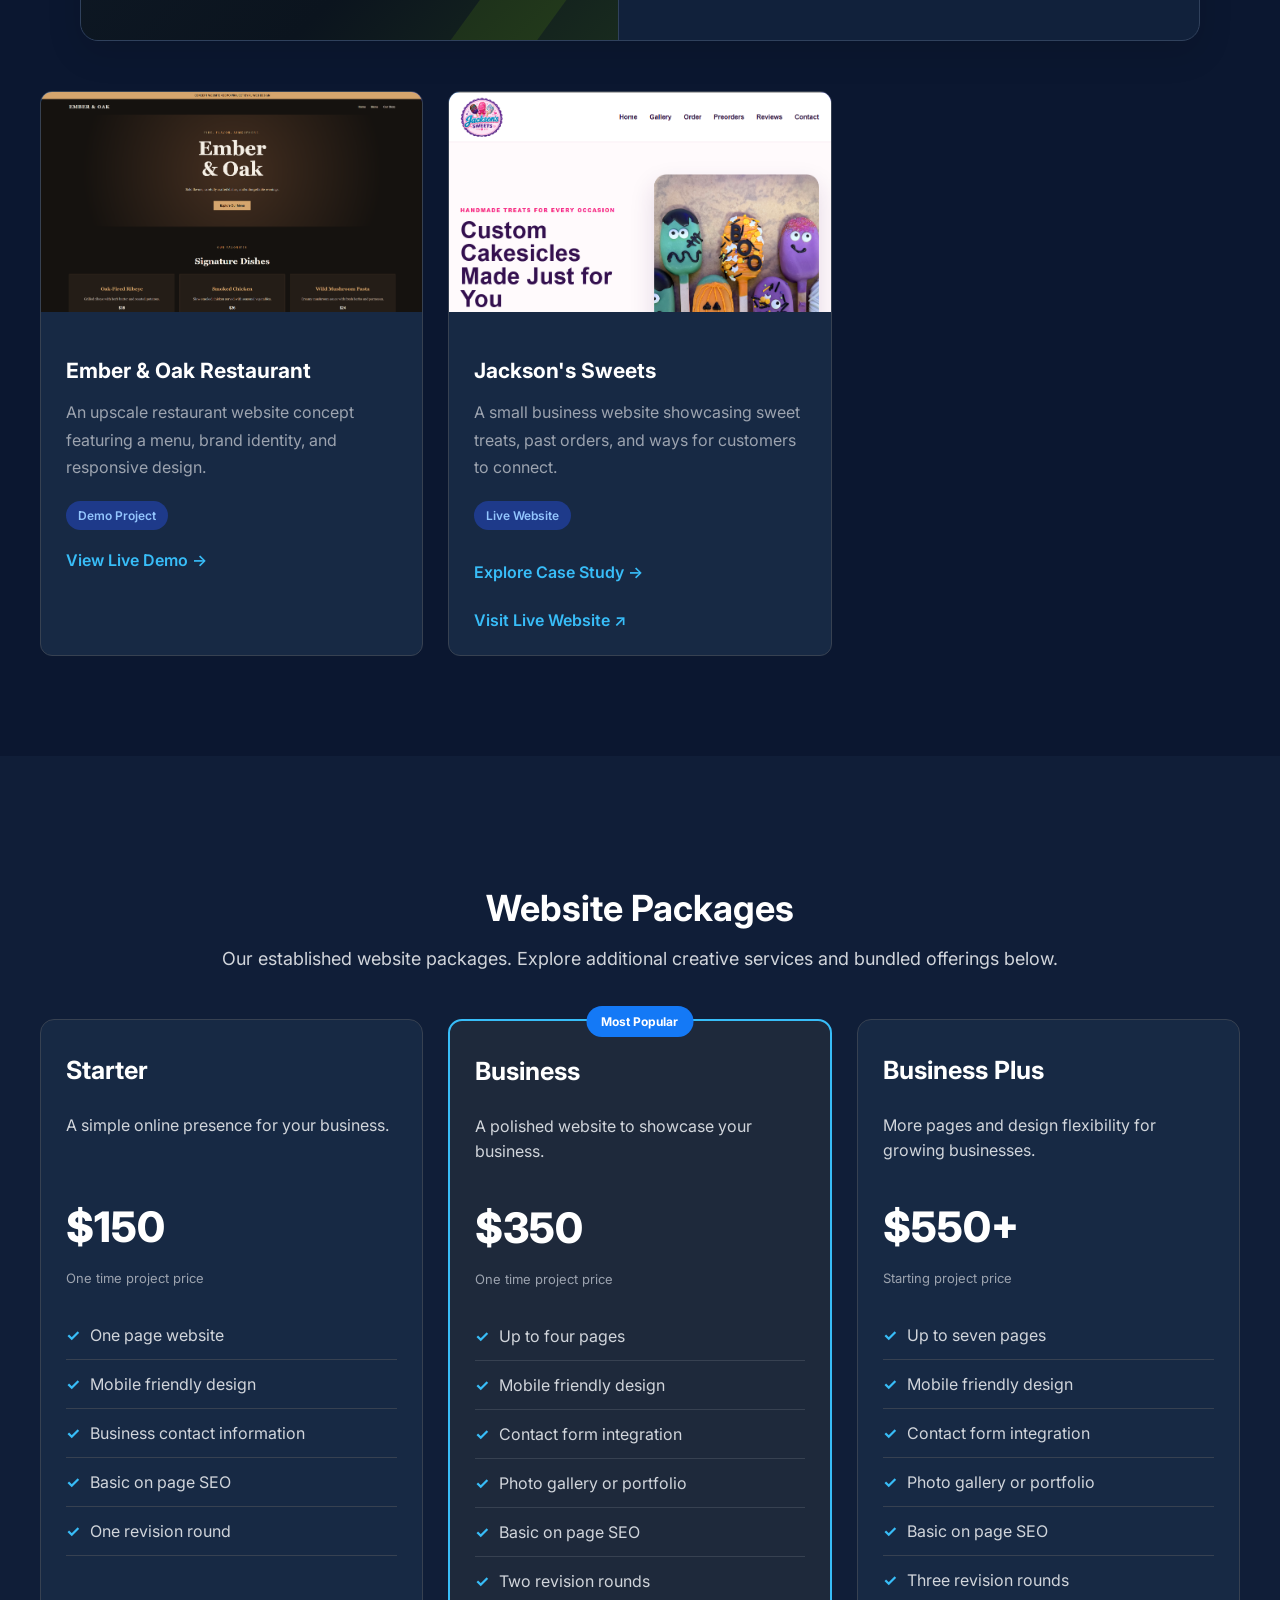
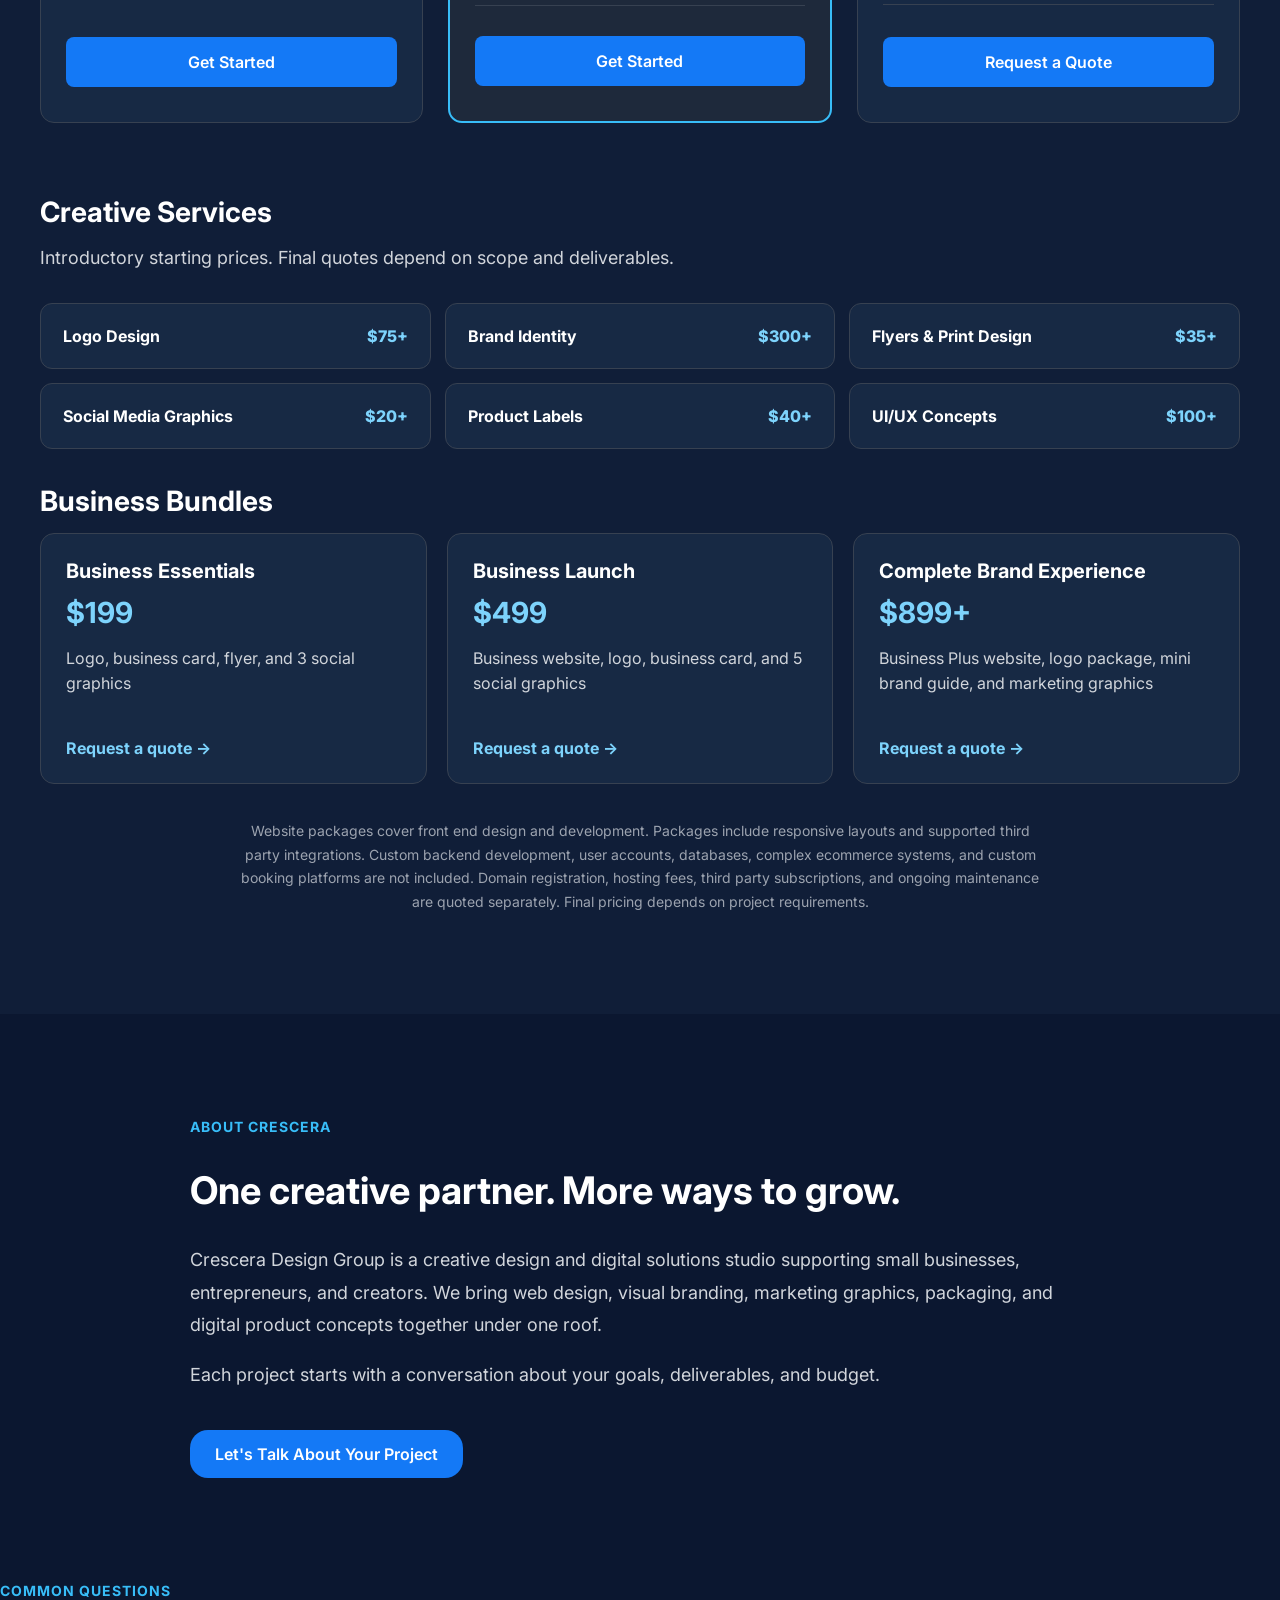
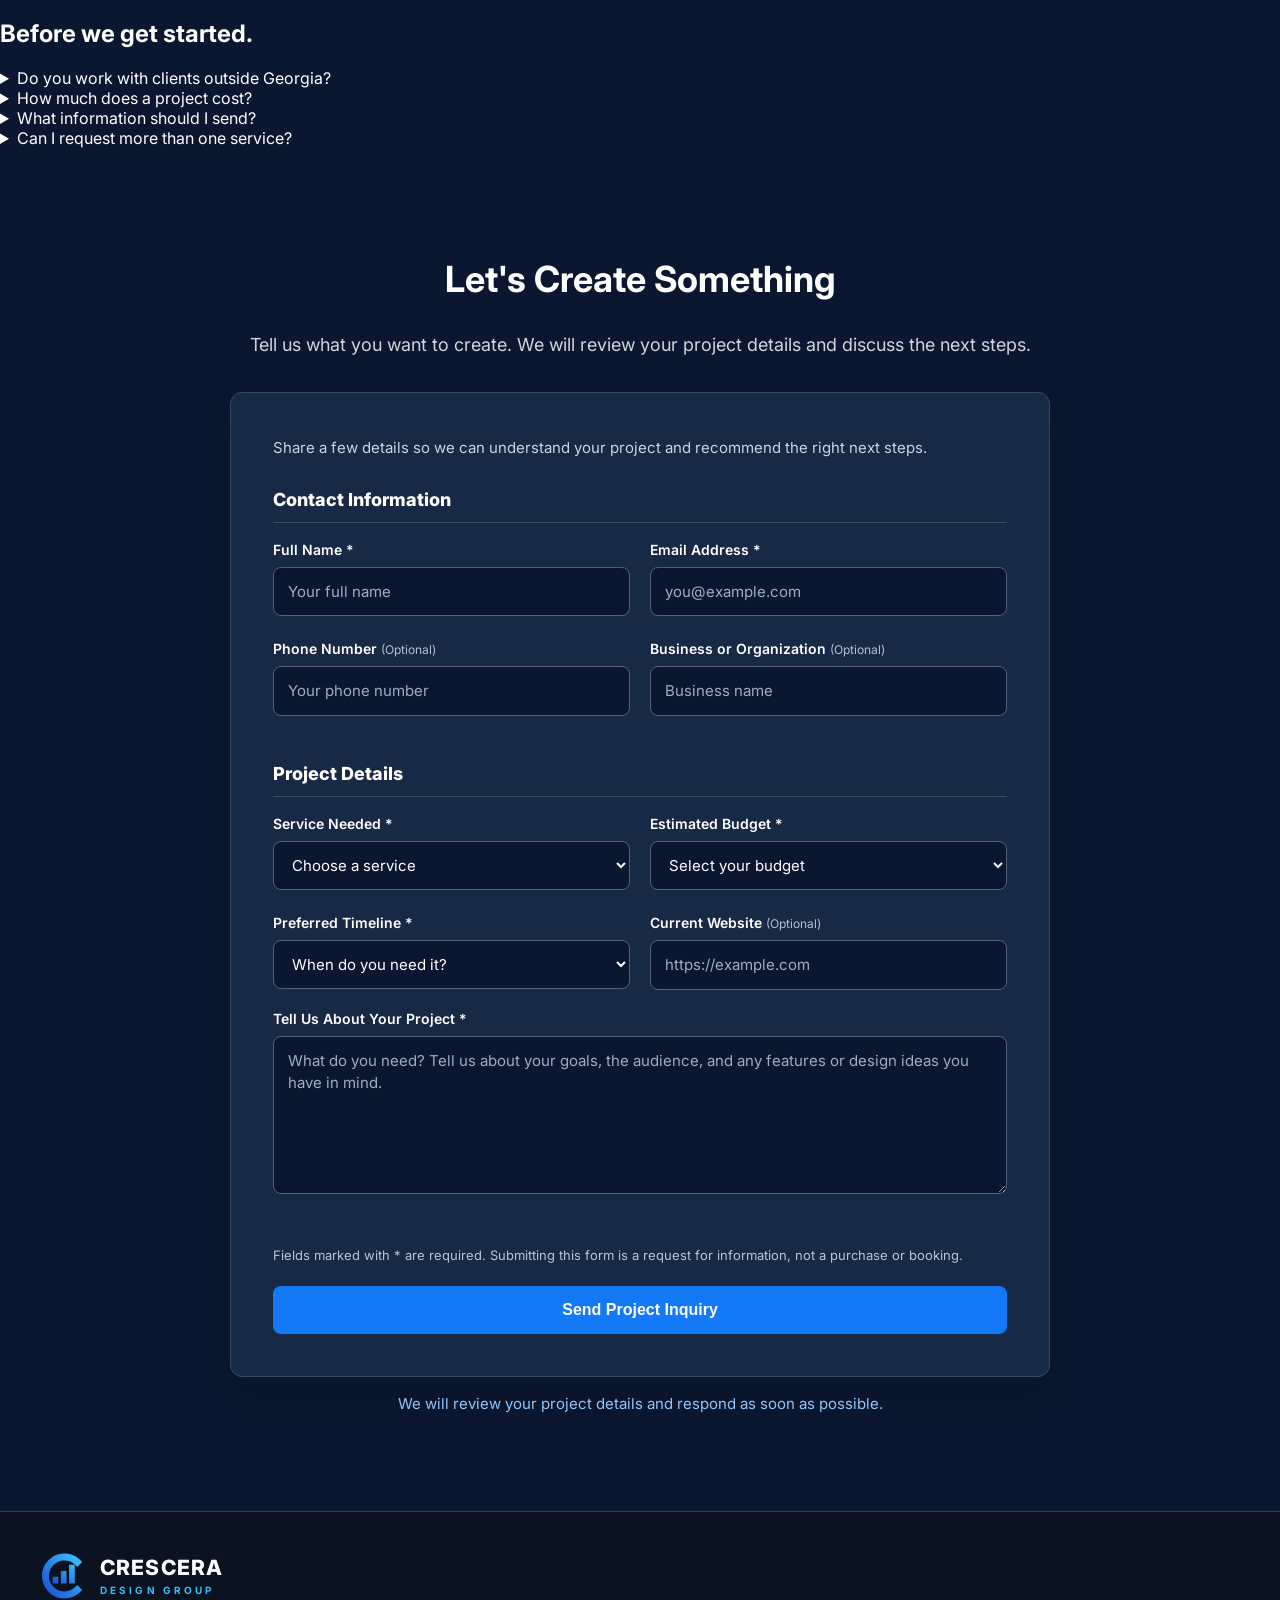
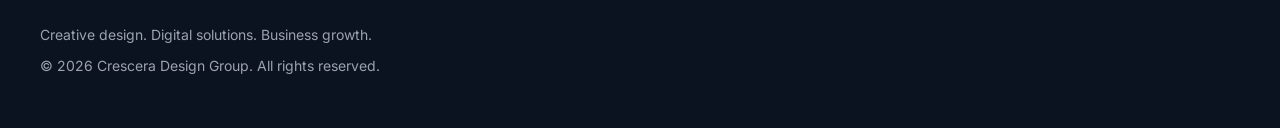
==== commit 217234cc: "Improve homepage conversion copy, credibility and inquiry pathways" ====
--- a/index.html
+++ b/index.html
@@ -19,7 +19,7 @@
   <link href="https://fonts.googleapis.com/css2?family=Inter:wght@400;500;600;700;800&display=swap" rel="stylesheet">
 
   
-<link rel="stylesheet" href="style.css?v=12">
+<link rel="stylesheet" href="style.css?v=13">
 
 <link rel="canonical" href="https://cresceradesigngroup.com/"><meta property="og:type" content="website"><meta property="og:title" content="Crescera Design Group | Web Design, Branding &amp; Graphic Design"><meta property="og:description" content="Crescera Design Group offers professional web design, logo design, branding, graphic design, packaging, social media graphics and UI design for businesses across the United States."><meta property="og:url" content="https://cresceradesigngroup.com/"><meta name="robots" content="index, follow"><script type="application/ld+json">{"@context":"https://schema.org","@type":"Organization","name":"Crescera Design Group","url":"https://cresceradesigngroup.com/","logo":"https://cresceradesigngroup.com/images/crescera-mark.svg","description":"Online web design, branding, graphic design and digital creative services for businesses throughout the United States.","areaServed":{"@type":"Country","name":"United States"},"contactPoint":{"@type":"ContactPoint","contactType":"sales","url":"https://cresceradesigngroup.com/#contact"}}</script></head>
 
@@ -53,24 +53,25 @@
         </p>
 
         <h1>
-          Design that moves your business forward.
+          Professional design for businesses ready to grow.
         </h1>
 
         <p class="description">
-          From websites and brand identities to social graphics, packaging, and digital experiences, Crescera helps bring your business ideas to life.
+          Crescera creates professional websites, brand identities, and marketing graphics that help businesses build a stronger online presence. Work with one creative partner from your first idea to the finished design.
         </p>
 
         <div class="hero-buttons">
 
           <a class="button" href="#contact">
-            Get a Free Quote
+            Start Your Project
           </a>
 
-          <a class="secondary-button" href="#services">
-            Our Services
+          <a class="secondary-button" href="#portfolio">
+            View Our Work
           </a>
 
         </div>
+        <p class="hero-assurance">Online creative services across the United States. Clear project scope and upfront pricing discussions.</p>
       </div>
 
       <div class="hero-image">
@@ -82,6 +83,28 @@
         >
       </div>
 
+    </section>
+
+    <section class="home-proof" aria-label="Why work with Crescera">
+      <div class="home-proof-inner">
+        <div><strong>One creative partner</strong><span>Websites, branding, and digital graphics in one place</span></div>
+        <div><strong>Built around your goals</strong><span>We discuss your audience, budget, and project scope first</span></div>
+        <div><strong>Real projects to explore</strong><span>View published websites and detailed portfolio case studies</span></div>
+      </div>
+    </section>
+
+    <section class="home-process" aria-labelledby="home-process-title">
+      <div class="home-process-inner">
+        <p class="subtitle">HOW WE WORK</p>
+        <h2 id="home-process-title">A clear path from idea to finished project.</h2>
+        <p class="home-process-intro">You should know what comes next before committing to a creative project.</p>
+        <div class="home-process-grid">
+          <article><span>01</span><h3>Tell us what you need</h3><p>Share your goals, preferred timeline, and budget through our project inquiry form.</p></article>
+          <article><span>02</span><h3>Review the plan</h3><p>We discuss the project scope, deliverables, and pricing before work begins.</p></article>
+          <article><span>03</span><h3>Bring it to life</h3><p>We create the agreed design and work through feedback within the project scope.</p></article>
+        </div>
+        <a class="button" href="#contact">Tell Us About Your Project →</a>
+      </div>
     </section>
 
     <!-- SERVICES SECTION -->
@@ -235,14 +258,24 @@
 
     <section class="about" id="about"><div class="about-inner"><p class="subtitle">ABOUT CRESCERA</p><h2>One creative partner. More ways to grow.</h2><p>Crescera Design Group is a creative design and digital solutions studio supporting small businesses, entrepreneurs, and creators. We bring web design, visual branding, marketing graphics, packaging, and digital product concepts together under one roof.</p><p>Each project starts with a conversation about your goals, deliverables, and budget.</p><a class="button" href="#contact">Let's Talk About Your Project</a></div></section>
 
+    <section class="home-faq" aria-labelledby="home-faq-title">
+      <div class="home-faq-inner">
+        <p class="subtitle">COMMON QUESTIONS</p>
+        <h2 id="home-faq-title">Before we get started.</h2>
+        <details><summary>Do you work with clients outside Georgia?</summary><p>Yes. Crescera works online with businesses throughout the United States.</p></details>
+        <details><summary>How much does a project cost?</summary><p>Pricing depends on the service and project scope. Our service pages show starting prices, and we discuss a quote before work begins.</p></details>
+        <details><summary>What information should I send?</summary><p>Tell us what you need, your goals, preferred timeline, and estimated budget. You can also share an existing website if you have one.</p></details>
+        <details><summary>Can I request more than one service?</summary><p>Yes. Choose Multiple Services in the project inquiry form and describe what you have in mind.</p></details>
+      </div>
+    </section>
+
     <!-- CONTACT SECTION -->
     <section class="contact" id="contact">
 
       <h2>Let's Create Something</h2>
 
       <p>
-        Tell us about your project and
-        we'll help you get started.
+        Tell us what you want to create. We will review your project details and discuss the next steps.
       </p>
 
       <form id="contact-form" action="https://formspree.io/f/mljgbqzo" method="POST">
--- a/style.css
+++ b/style.css
@@ -691,3 +691,26 @@
 #contact-form button:disabled{opacity:.65;cursor:wait}
 #form-status{max-width:820px;font-size:15px}
 @media(max-width:620px){#contact-form .inquiry-grid{grid-template-columns:1fr}#contact-form{padding:22px}#contact-form .inquiry-group legend{font-size:17px}}
+
+
+/* Dedicated service landing pages */
+.service-detail-hero{padding:95px 28px 75px;background:linear-gradient(145deg,#0b1730,#172944);border-bottom:1px solid #334155}
+.service-detail-inner{max-width:1000px;margin:0 auto}
+.service-detail-eyebrow{color:#93c5fd;font-size:12px;font-weight:800;letter-spacing:2px}
+.service-detail-hero h1{font-size:clamp(34px,5vw,58px);line-height:1.12;max-width:850px;margin:18px 0}
+.service-detail-hero p:not(.service-detail-eyebrow){max-width:720px;color:#cbd5e1;font-size:18px;line-height:1.75}
+.service-detail-hero .service-detail-price{color:#fff!important;font-weight:700;margin:20px 0 28px}
+.service-detail-hero .button,.service-detail-cta .button{display:inline-block;padding:14px 23px;background:#1479f6;border-radius:8px;color:#fff;text-decoration:none;font-weight:700}
+.service-detail-content{padding:72px 28px 90px;background:#0b1730}
+.service-detail-content h2{font-size:clamp(24px,3vw,32px);margin:0 0 16px}
+.service-detail-content p{color:#cbd5e1;line-height:1.8;max-width:800px;margin:0 0 40px}
+.service-detail-steps{display:grid;grid-template-columns:repeat(3,minmax(0,1fr));gap:18px;margin:24px 0 60px}
+.service-detail-steps article{background:#172944;border:1px solid #334155;border-radius:12px;padding:24px}
+.service-detail-steps h3{font-size:18px;margin:0 0 12px}
+.service-detail-steps p{font-size:15px;margin:0}
+.service-detail-cta{border:1px solid #3b5a7e;background:#172944;padding:32px;border-radius:12px;margin-bottom:60px}
+.service-detail-cta p{margin-bottom:22px}
+.service-detail-links{display:flex;flex-wrap:wrap;gap:12px}
+.service-detail-links a{color:#bfdbfe;text-decoration:none;border:1px solid #415a7a;border-radius:8px;padding:11px 14px;background:#172944}
+.service-detail-links a:hover{border-color:#38bdf8;color:#fff}
+@media(max-width:700px){.service-detail-hero{padding:64px 22px}.service-detail-content{padding:50px 22px}.service-detail-steps{grid-template-columns:1fr}.service-detail-cta{padding:24px}}
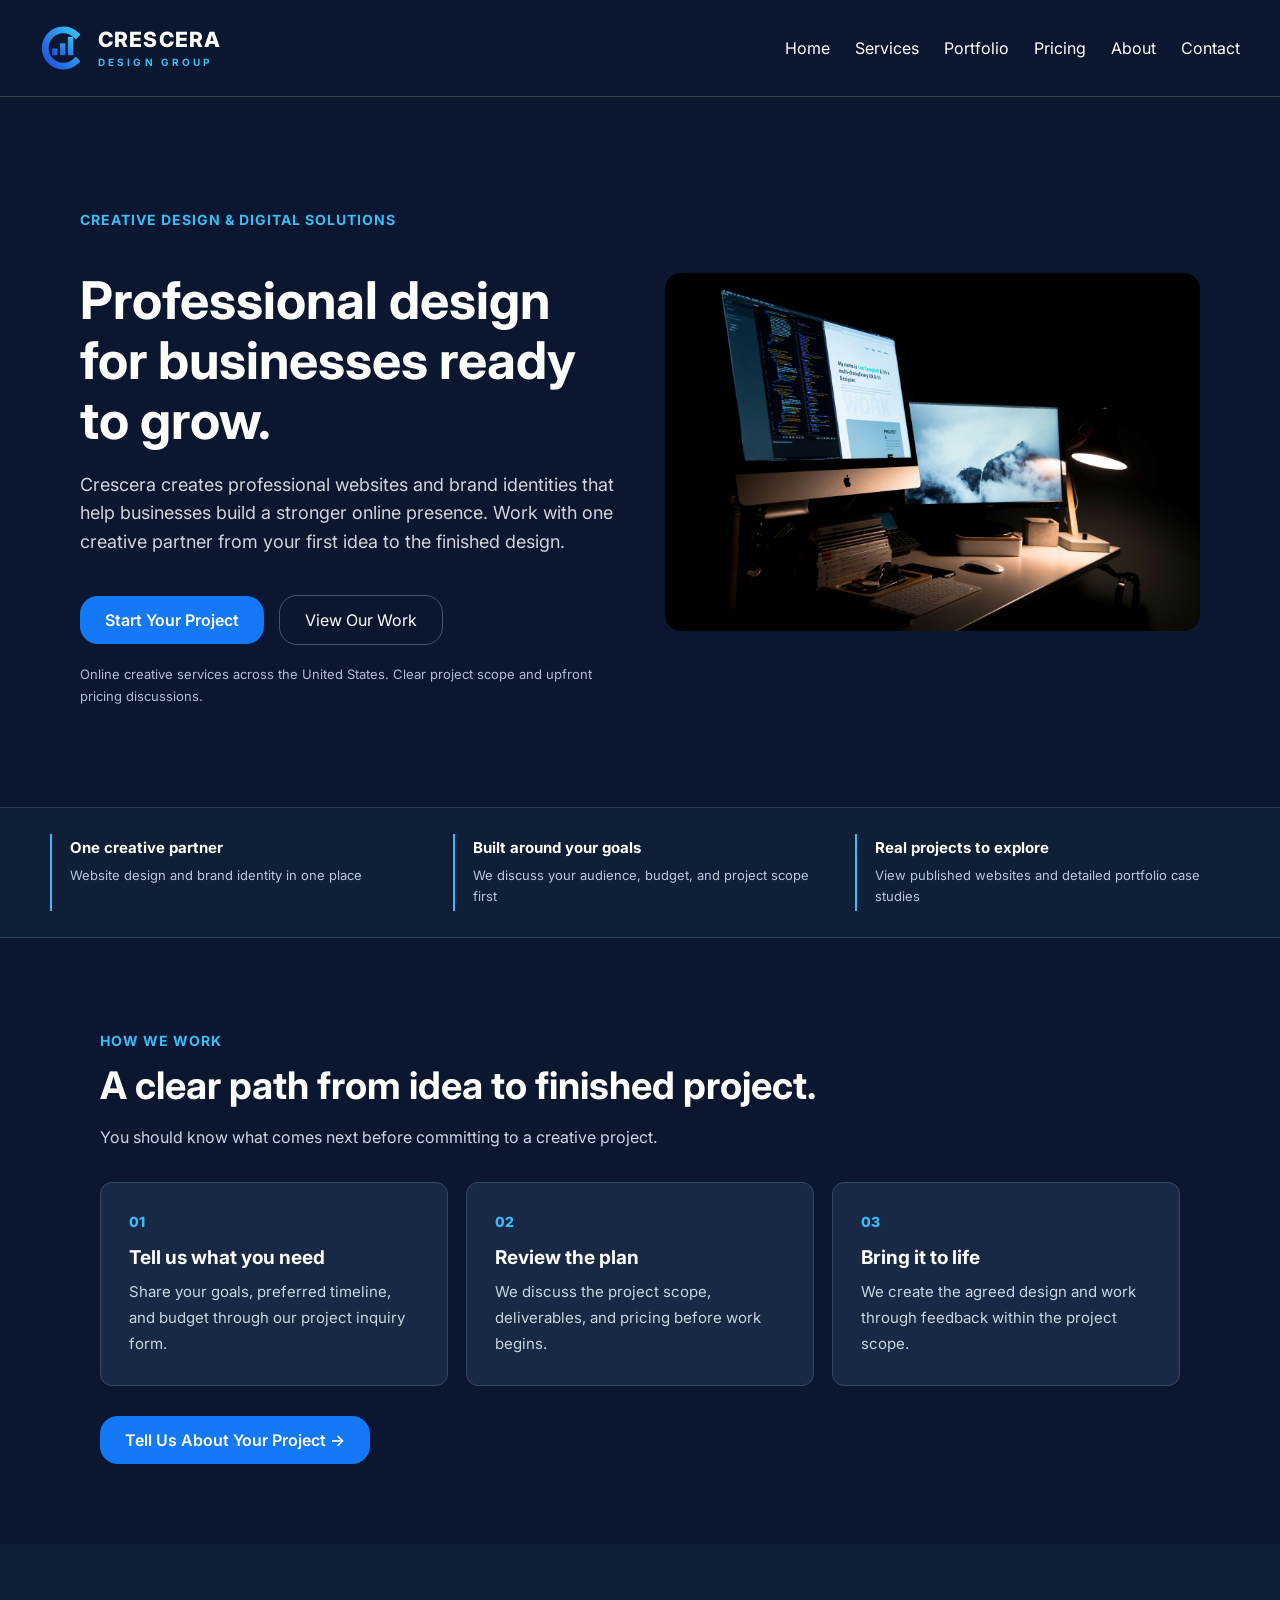
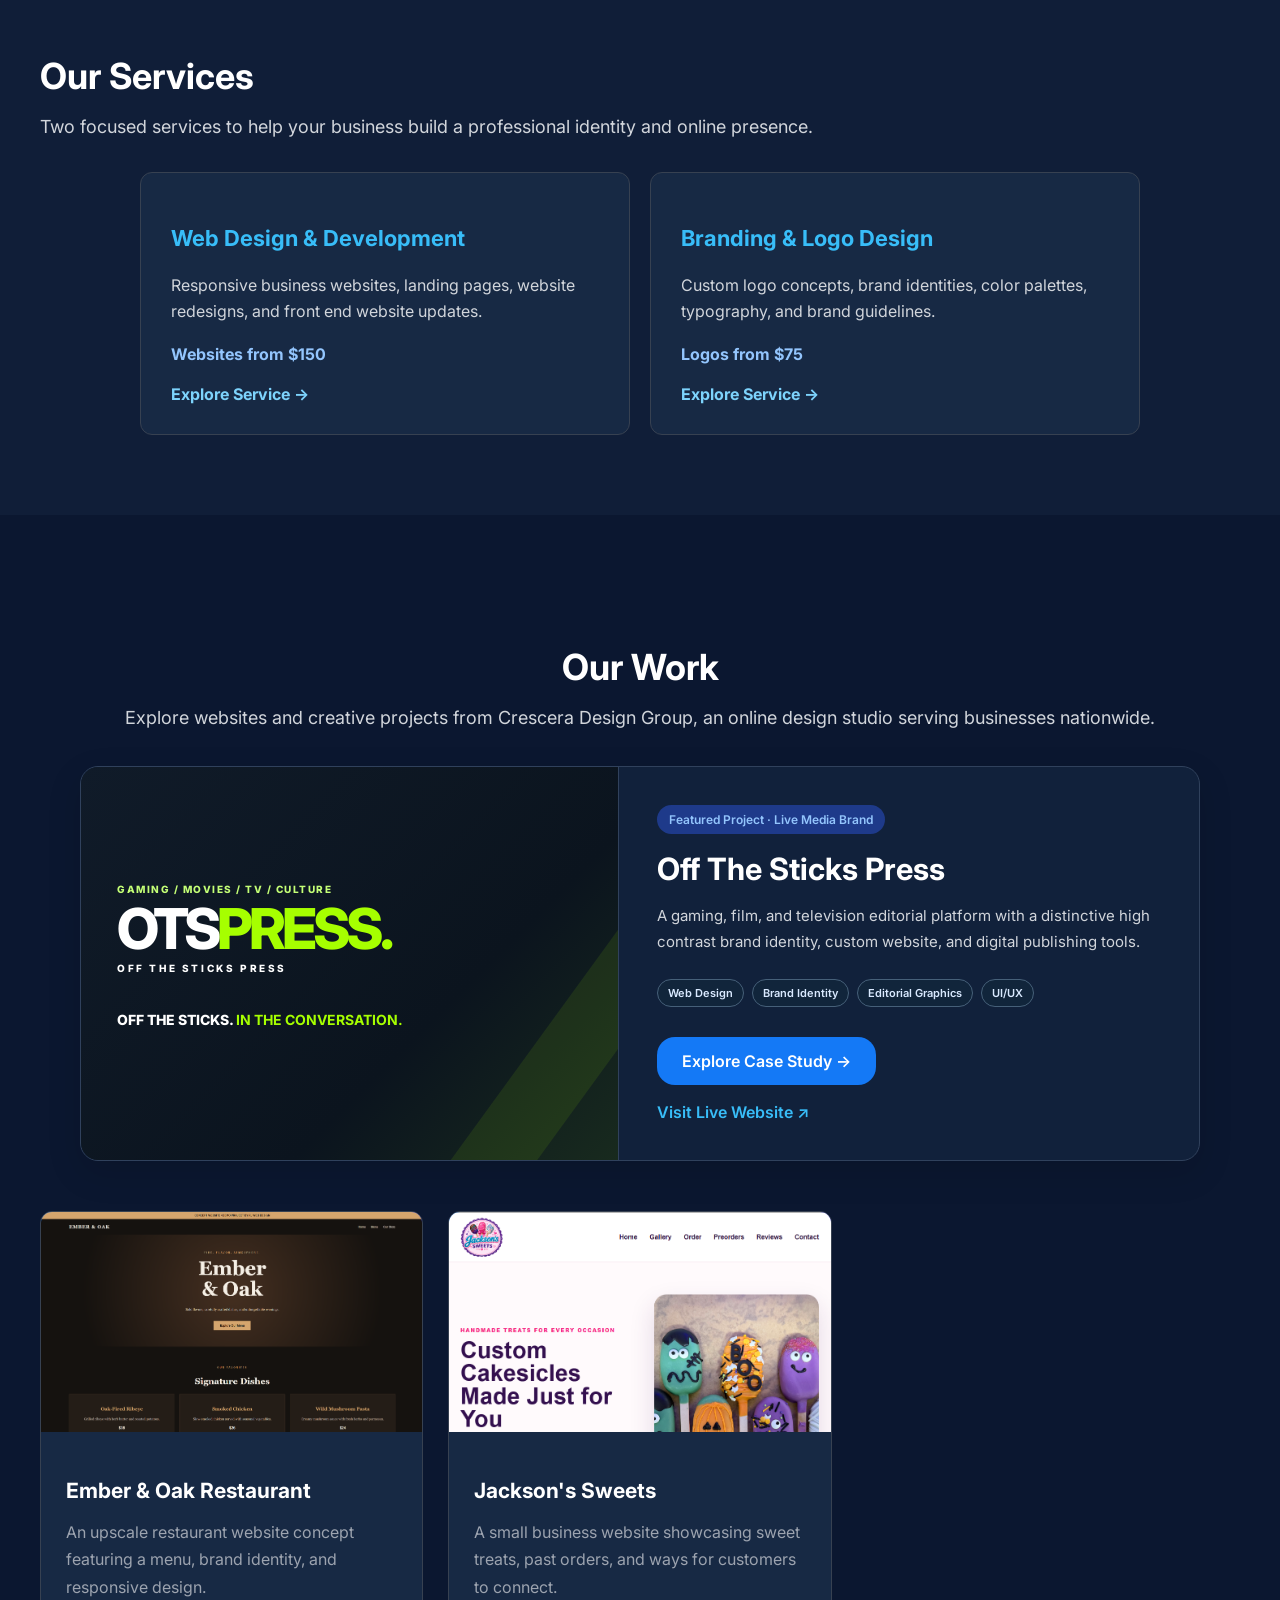
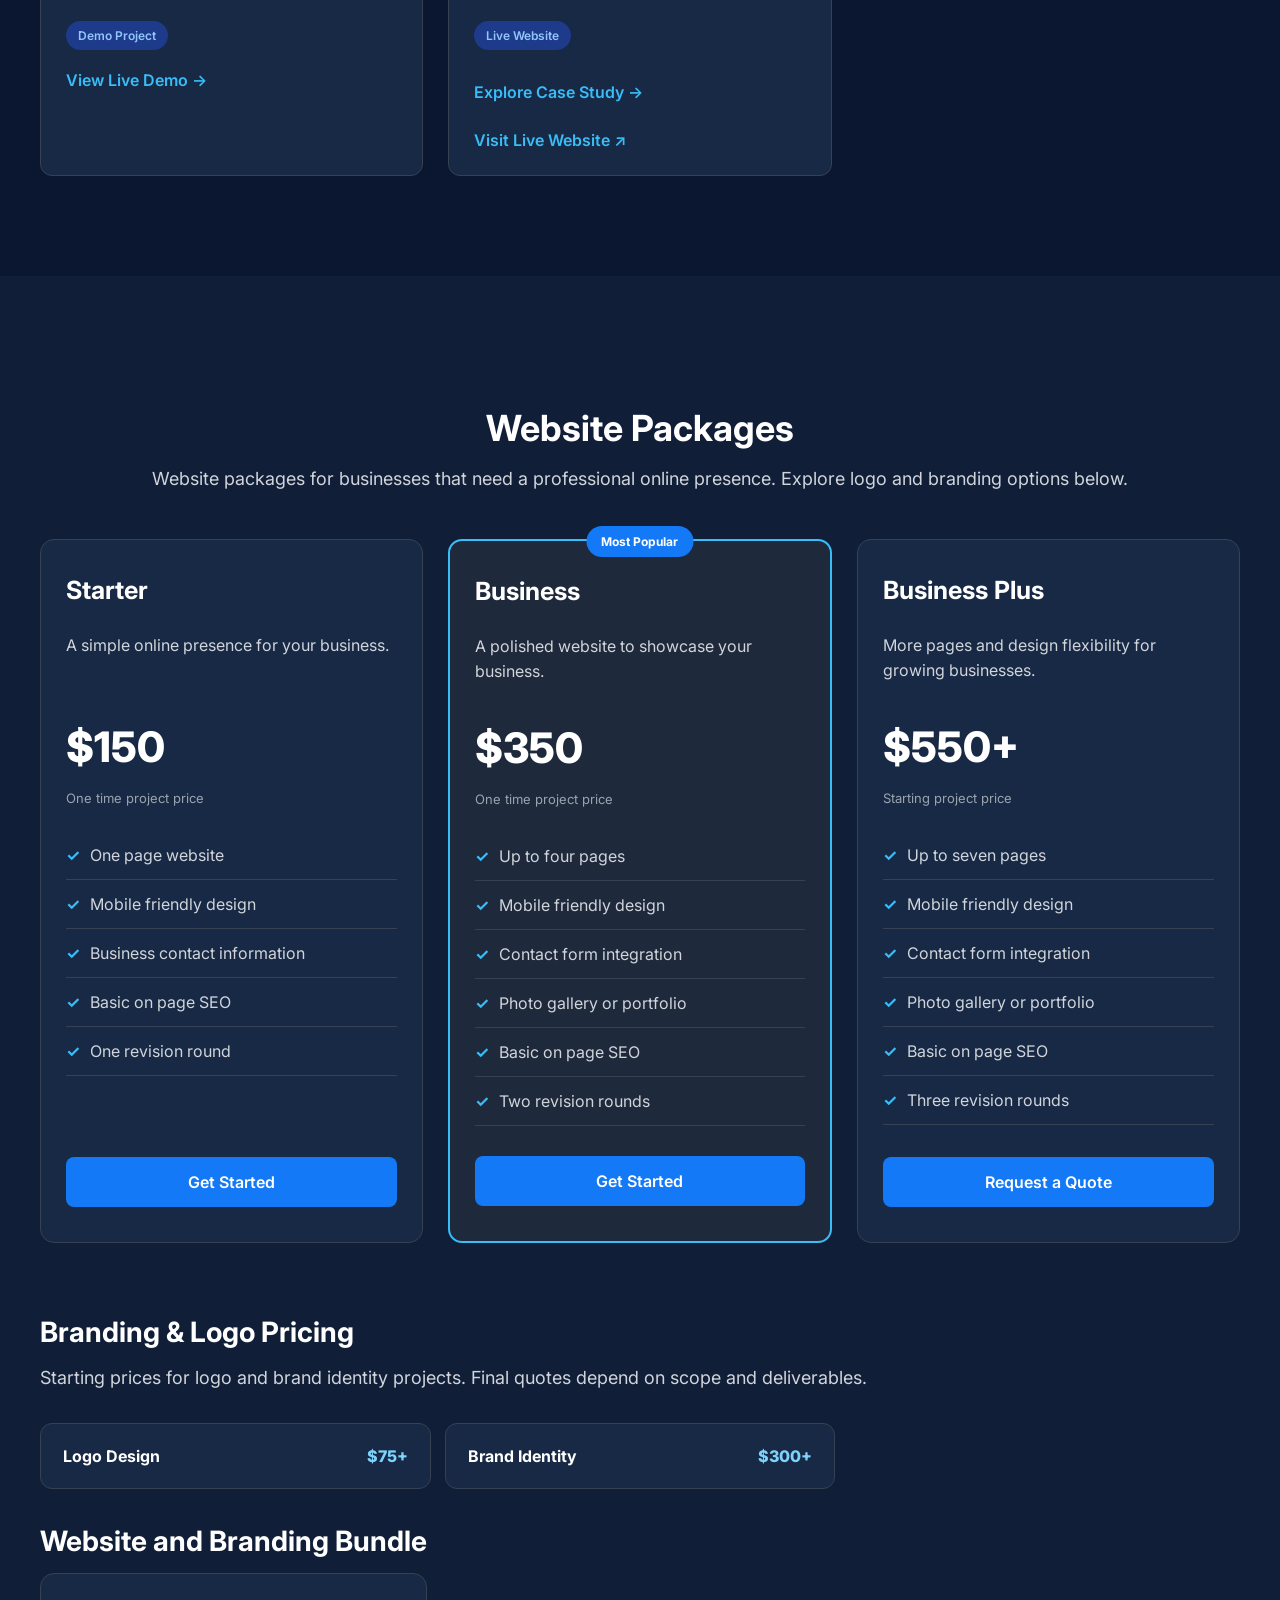
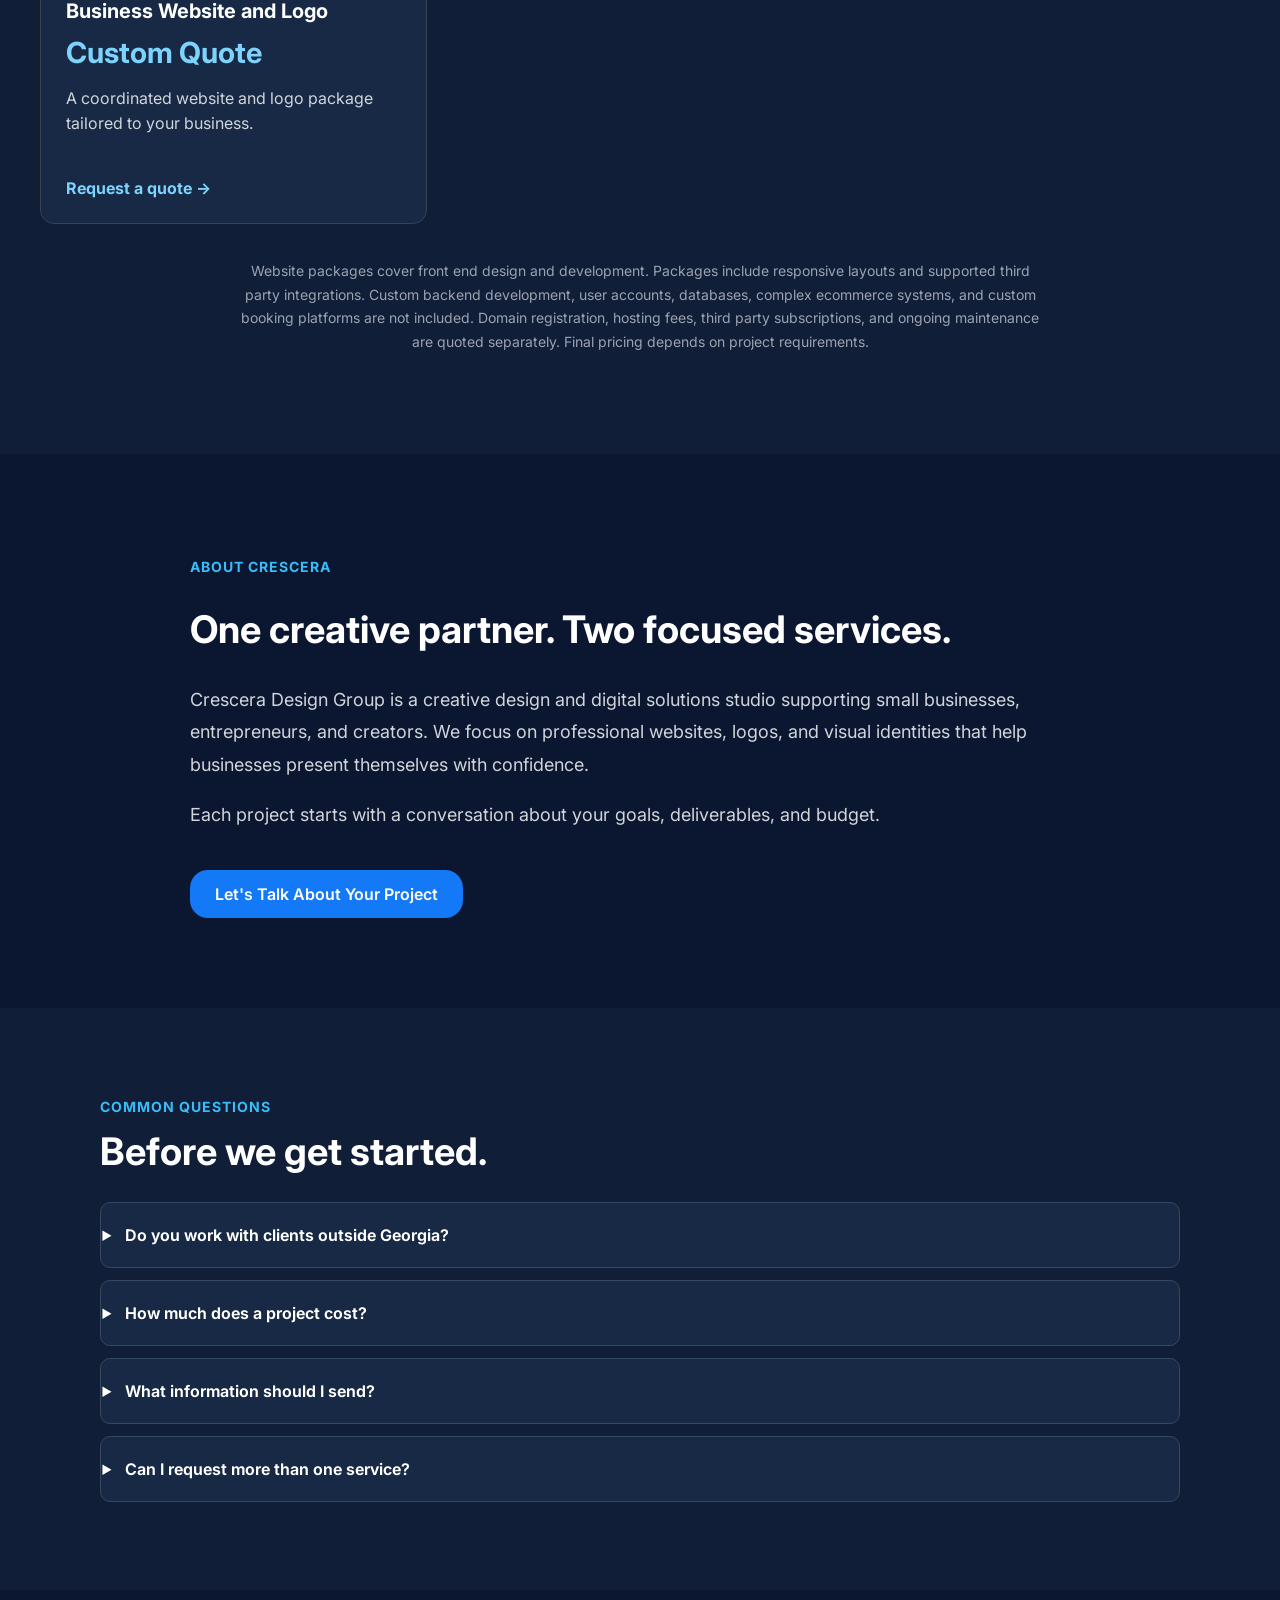
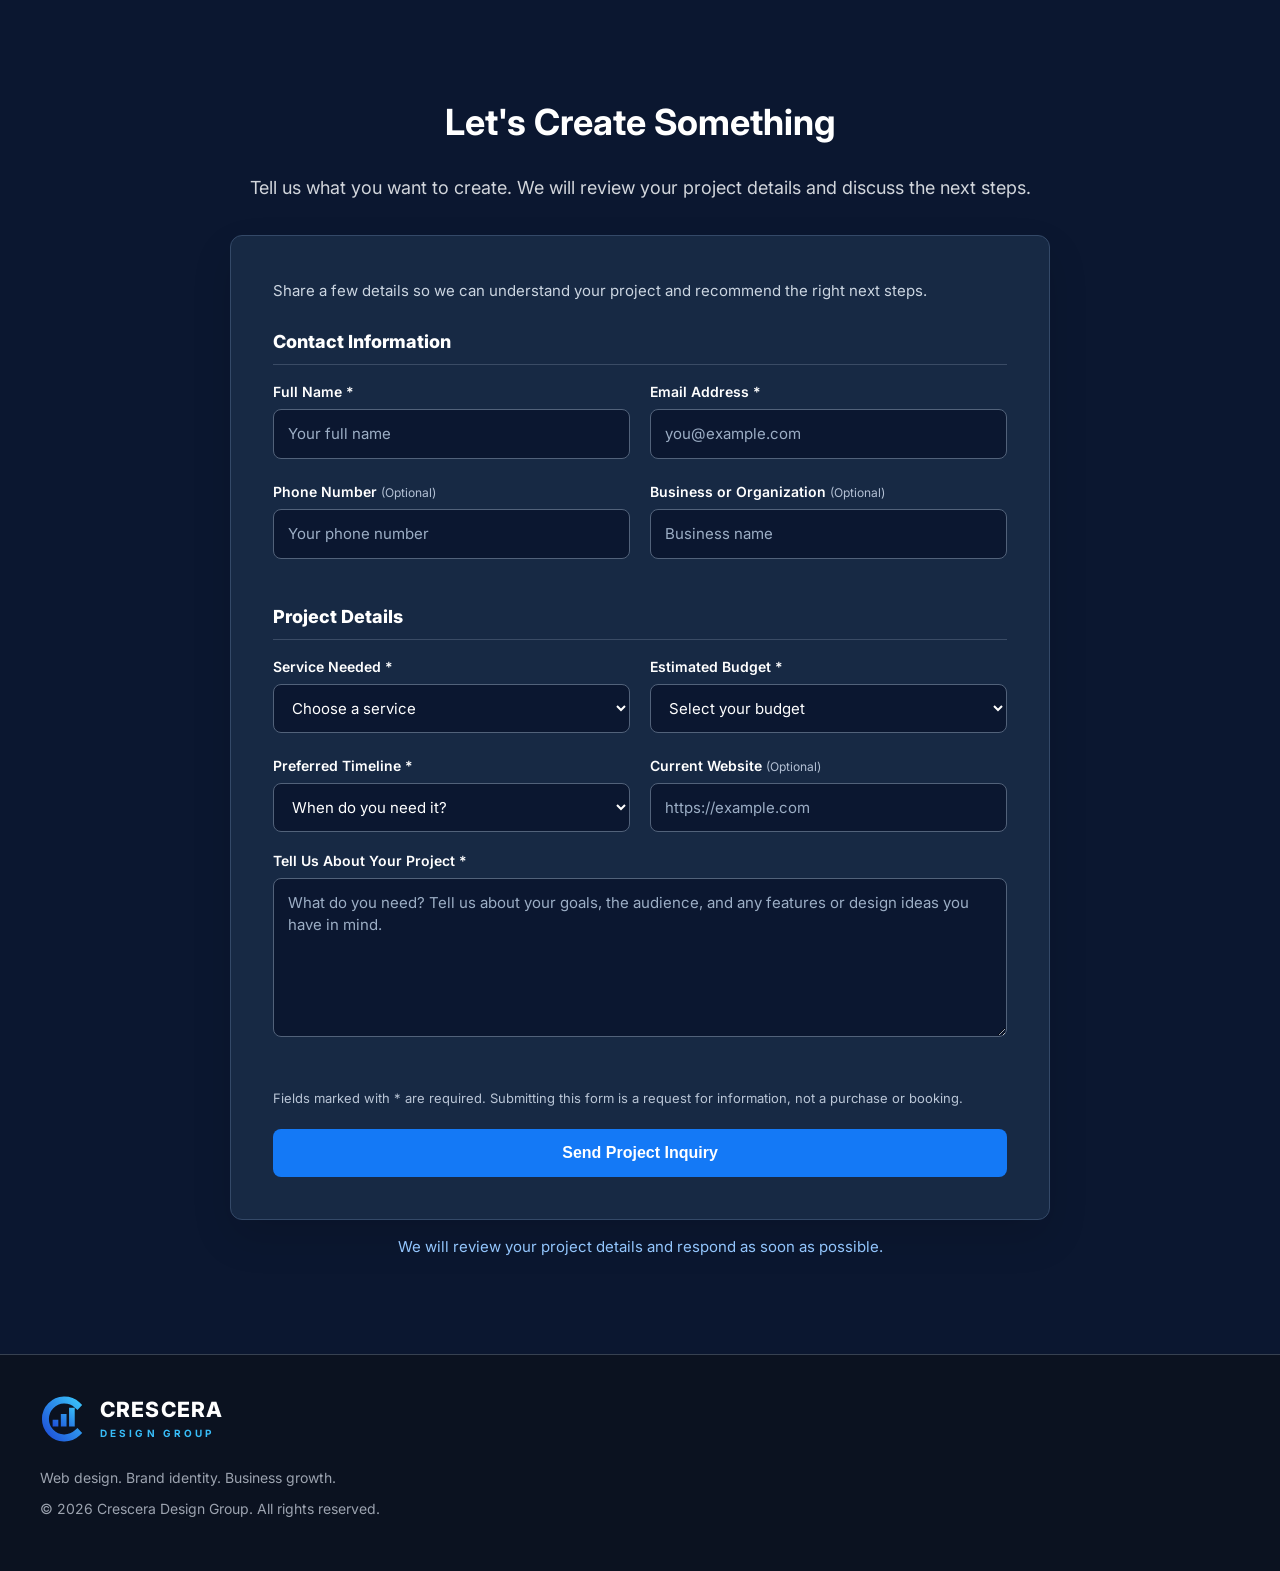
==== commit ac36bcdd: "Focus Crescera website on web design and branding services" ====
--- a/index.html
+++ b/index.html
@@ -7,8 +7,8 @@
   <meta name="viewport" content="width=device-width, initial-scale=1.0">
 
   
-<title>Crescera Design Group | Web Design, Branding &amp; Graphic Design</title>
-  <meta name="description" content="Crescera Design Group offers professional web design, logo design, branding, graphic design, packaging, social media graphics and UI design for businesses across the United States.">
+<title>Crescera Design Group | Web Design &amp; Logo Design</title>
+  <meta name="description" content="Crescera Design Group provides professional website design, front end development, custom logos and brand identity design for businesses across the United States.">
   <meta name="theme-color" content="#0B1730">
   <link rel="icon" href="favicon.svg" type="image/svg+xml">
 
@@ -21,7 +21,7 @@
   
 <link rel="stylesheet" href="style.css?v=13">
 
-<link rel="canonical" href="https://cresceradesigngroup.com/"><meta property="og:type" content="website"><meta property="og:title" content="Crescera Design Group | Web Design, Branding &amp; Graphic Design"><meta property="og:description" content="Crescera Design Group offers professional web design, logo design, branding, graphic design, packaging, social media graphics and UI design for businesses across the United States."><meta property="og:url" content="https://cresceradesigngroup.com/"><meta name="robots" content="index, follow"><script type="application/ld+json">{"@context":"https://schema.org","@type":"Organization","name":"Crescera Design Group","url":"https://cresceradesigngroup.com/","logo":"https://cresceradesigngroup.com/images/crescera-mark.svg","description":"Online web design, branding, graphic design and digital creative services for businesses throughout the United States.","areaServed":{"@type":"Country","name":"United States"},"contactPoint":{"@type":"ContactPoint","contactType":"sales","url":"https://cresceradesigngroup.com/#contact"}}</script></head>
+<link rel="canonical" href="https://cresceradesigngroup.com/"><meta property="og:type" content="website"><meta property="og:title" content="Crescera Design Group | Web Design &amp; Logo Design"><meta property="og:description" content="Crescera Design Group provides professional website design, front end development, custom logos and brand identity design for businesses across the United States."><meta property="og:url" content="https://cresceradesigngroup.com/"><meta name="robots" content="index, follow"><script type="application/ld+json">{"@context":"https://schema.org","@type":"Organization","name":"Crescera Design Group","url":"https://cresceradesigngroup.com/","logo":"https://cresceradesigngroup.com/images/crescera-mark.svg","description":"Online website design, front end development, logo design and brand identity services for businesses throughout the United States.","areaServed":{"@type":"Country","name":"United States"},"contactPoint":{"@type":"ContactPoint","contactType":"sales","url":"https://cresceradesigngroup.com/#contact"}}</script></head>
 
 <body>
 
@@ -57,7 +57,7 @@
         </h1>
 
         <p class="description">
-          Crescera creates professional websites, brand identities, and marketing graphics that help businesses build a stronger online presence. Work with one creative partner from your first idea to the finished design.
+          Crescera creates professional websites and brand identities that help businesses build a stronger online presence. Work with one creative partner from your first idea to the finished design.
         </p>
 
         <div class="hero-buttons">
@@ -87,7 +87,7 @@
 
     <section class="home-proof" aria-label="Why work with Crescera">
       <div class="home-proof-inner">
-        <div><strong>One creative partner</strong><span>Websites, branding, and digital graphics in one place</span></div>
+        <div><strong>One creative partner</strong><span>Website design and brand identity in one place</span></div>
         <div><strong>Built around your goals</strong><span>We discuss your audience, budget, and project scope first</span></div>
         <div><strong>Real projects to explore</strong><span>View published websites and detailed portfolio case studies</span></div>
       </div>
@@ -109,15 +109,12 @@
 
     <!-- SERVICES SECTION -->
     <section class="services" id="services">
-
-      <h2>Our Services</h2>
-
-      <p class="section-description">Six creative departments. One place to build your brand and digital presence.</p><div class="service-grid"><article class="service-card"><h3>Web Design & Development</h3><p>Responsive business websites, landing pages, redesigns, and ongoing website support.</p><p class="service-price">Websites from $150</p><a href="services/web-design.html">Explore Service →</a></article>
-<article class="service-card"><h3>Branding & Logo Design</h3><p>Custom logo concepts, visual identities, color palettes, and brand guidelines.</p><p class="service-price">Logos from $75</p><a href="services/branding-logo-design.html">Explore Service →</a></article>
-<article class="service-card"><h3>Graphic Design & Print</h3><p>Flyers, business cards, menus, posters, brochures, and print ready artwork.</p><p class="service-price">Designs from $35</p><a href="services/graphic-design.html">Explore Service →</a></article>
-<article class="service-card"><h3>Social Media Design</h3><p>Branded social graphics, banners, thumbnails, templates, and content design packages.</p><p class="service-price">Graphics from $20</p><a href="services/social-media-design.html">Explore Service →</a></article>
-<article class="service-card"><h3>Packaging & Label Design</h3><p>Product labels, stickers, packaging artwork, and branded inserts.</p><p class="service-price">Labels from $40</p><a href="services/packaging-label-design.html">Explore Service →</a></article>
-<article class="service-card"><h3>Digital Products & UI/UX</h3><p>App concepts, website interfaces, dashboards, usability reviews, and prototypes.</p><p class="service-price">UI design from $100</p><a href="services/ui-ux-design.html">Explore Service →</a></article></div></section>
+<h2>Our Services</h2>
+<p class="section-description">Two focused services to help your business build a professional identity and online presence.</p>
+<div class="service-grid">
+<article class="service-card"><h3>Web Design &amp; Development</h3><p>Responsive business websites, landing pages, website redesigns, and front end website updates.</p><p class="service-price">Websites from $150</p><a href="services/web-design.html">Explore Service →</a></article>
+<article class="service-card"><h3>Branding &amp; Logo Design</h3><p>Custom logo concepts, brand identities, color palettes, typography, and brand guidelines.</p><p class="service-price">Logos from $75</p><a href="services/branding-logo-design.html">Explore Service →</a></article>
+</div></section>
     
 <section class="portfolio" id="portfolio">
     <h2>Our Work</h2>
@@ -205,7 +202,7 @@
     <!-- PRICING SECTION -->
     <section class="pricing" id="pricing">
       <h2>Website Packages</h2>
-      <p class="section-description">Our established website packages. Explore additional creative services and bundled offerings below.</p>
+      <p class="section-description">Website packages for businesses that need a professional online presence. Explore logo and branding options below.</p>
       <div class="pricing-grid">
         <article class="pricing-card">
           <h3>Starter</h3>
@@ -253,10 +250,10 @@
           <a class="pricing-button" href="#contact">Request a Quote</a>
         </article>
       </div>
-      <div class="creative-pricing"><h3>Creative Services</h3><p class="section-description">Introductory starting prices. Final quotes depend on scope and deliverables.</p><div class="creative-price-grid"><div class="creative-price-item"><strong>Logo Design</strong><span>$75+</span></div><div class="creative-price-item"><strong>Brand Identity</strong><span>$300+</span></div><div class="creative-price-item"><strong>Flyers & Print Design</strong><span>$35+</span></div><div class="creative-price-item"><strong>Social Media Graphics</strong><span>$20+</span></div><div class="creative-price-item"><strong>Product Labels</strong><span>$40+</span></div><div class="creative-price-item"><strong>UI/UX Concepts</strong><span>$100+</span></div></div><h3>Business Bundles</h3><div class="bundle-grid"><article class="bundle-card"><h4>Business Essentials</h4><strong>$199</strong><p>Logo, business card, flyer, and 3 social graphics</p><a href="#contact">Request a quote →</a></article><article class="bundle-card"><h4>Business Launch</h4><strong>$499</strong><p>Business website, logo, business card, and 5 social graphics</p><a href="#contact">Request a quote →</a></article><article class="bundle-card"><h4>Complete Brand Experience</h4><strong>$899+</strong><p>Business Plus website, logo package, mini brand guide, and marketing graphics</p><a href="#contact">Request a quote →</a></article></div></div><p class="pricing-disclaimer">Website packages cover front end design and development. Packages include responsive layouts and supported third party integrations. Custom backend development, user accounts, databases, complex ecommerce systems, and custom booking platforms are not included. Domain registration, hosting fees, third party subscriptions, and ongoing maintenance are quoted separately. Final pricing depends on project requirements.</p>
-    </section>
-
-    <section class="about" id="about"><div class="about-inner"><p class="subtitle">ABOUT CRESCERA</p><h2>One creative partner. More ways to grow.</h2><p>Crescera Design Group is a creative design and digital solutions studio supporting small businesses, entrepreneurs, and creators. We bring web design, visual branding, marketing graphics, packaging, and digital product concepts together under one roof.</p><p>Each project starts with a conversation about your goals, deliverables, and budget.</p><a class="button" href="#contact">Let's Talk About Your Project</a></div></section>
+      <div class="creative-pricing"><h3>Branding &amp; Logo Pricing</h3><p class="section-description">Starting prices for logo and brand identity projects. Final quotes depend on scope and deliverables.</p><div class="creative-price-grid"><div class="creative-price-item"><strong>Logo Design</strong><span>$75+</span></div><div class="creative-price-item"><strong>Brand Identity</strong><span>$300+</span></div></div><h3>Website and Branding Bundle</h3><div class="bundle-grid"><article class="bundle-card"><h4>Business Website and Logo</h4><strong>Custom Quote</strong><p>A coordinated website and logo package tailored to your business.</p><a href="#contact">Request a quote →</a></article></div></div><p class="pricing-disclaimer">Website packages cover front end design and development. Packages include responsive layouts and supported third party integrations. Custom backend development, user accounts, databases, complex ecommerce systems, and custom booking platforms are not included. Domain registration, hosting fees, third party subscriptions, and ongoing maintenance are quoted separately. Final pricing depends on project requirements.</p>
+    </section>
+
+    <section class="about" id="about"><div class="about-inner"><p class="subtitle">ABOUT CRESCERA</p><h2>One creative partner. Two focused services.</h2><p>Crescera Design Group is a creative design and digital solutions studio supporting small businesses, entrepreneurs, and creators. We focus on professional websites, logos, and visual identities that help businesses present themselves with confidence.</p><p>Each project starts with a conversation about your goals, deliverables, and budget.</p><a class="button" href="#contact">Let's Talk About Your Project</a></div></section>
 
     <section class="home-faq" aria-labelledby="home-faq-title">
       <div class="home-faq-inner">
@@ -293,7 +290,7 @@
         <fieldset class="inquiry-group">
           <legend>Project Details</legend>
           <div class="inquiry-grid">
-            <div class="inquiry-field"><label for="service">Service Needed <span aria-hidden="true">*</span></label><select id="service" name="service" required><option value="" selected disabled>Choose a service</option><option>Web Design &amp; Development</option><option>Branding &amp; Logo Design</option><option>Graphic Design &amp; Print</option><option>Social Media Design</option><option>Packaging &amp; Label Design</option><option>Digital Products &amp; UI/UX</option><option>Business Bundle</option><option>Multiple Services</option><option>Not Sure Yet</option></select></div>
+            <div class="inquiry-field"><label for="service">Service Needed <span aria-hidden="true">*</span></label><select id="service" name="service" required><option value="" selected disabled>Choose a service</option><option>Web Design &amp; Development</option><option>Branding &amp; Logo Design</option><option>Website and Logo Bundle</option><option>Multiple Services</option><option>Not Sure Yet</option></select></div>
             <div class="inquiry-field"><label for="budget">Estimated Budget <span aria-hidden="true">*</span></label><select id="budget" name="budget" required><option value="" selected disabled>Select your budget</option><option>Under $150</option><option>$150 to $349</option><option>$350 to $549</option><option>$550 to $899</option><option>$900 to $1,499</option><option>$1,500 or more</option><option>Not sure yet</option></select></div>
             <div class="inquiry-field"><label for="timeline">Preferred Timeline <span aria-hidden="true">*</span></label><select id="timeline" name="timeline" required><option value="" selected disabled>When do you need it?</option><option>As soon as possible</option><option>Within 2 weeks</option><option>Within 1 month</option><option>Within 2 to 3 months</option><option>Flexible timeline</option><option>Just exploring options</option></select></div>
             <div class="inquiry-field"><label for="website">Current Website <span class="optional">(Optional)</span></label><input id="website" name="website" type="url" inputmode="url" placeholder="https://example.com"></div>
@@ -315,7 +312,7 @@
     <div class="footer-brand"><img src="images/crescera-mark.svg" alt="" width="48" height="48"><span class="brand-name">CRESCERA<small>DESIGN GROUP</small></span></div>
 
     <p>
-      Creative design. Digital solutions. Business growth.
+      Web design. Brand identity. Business growth.
     </p>
 
     <p>
--- a/style.css
+++ b/style.css
@@ -714,3 +714,29 @@
 .service-detail-links a{color:#bfdbfe;text-decoration:none;border:1px solid #415a7a;border-radius:8px;padding:11px 14px;background:#172944}
 .service-detail-links a:hover{border-color:#38bdf8;color:#fff}
 @media(max-width:700px){.service-detail-hero{padding:64px 22px}.service-detail-content{padding:50px 22px}.service-detail-steps{grid-template-columns:1fr}.service-detail-cta{padding:24px}}
+
+
+/* Homepage conversion and trust sections */
+.hero-assurance{color:#aebed2;font-size:13px;line-height:1.7;margin:18px 0 0;max-width:530px}
+.home-proof{background:#101e38;border-top:1px solid #2b3e58;border-bottom:1px solid #2b3e58;padding:26px 40px}
+.home-proof-inner{max-width:1180px;margin:0 auto;display:grid;grid-template-columns:repeat(3,minmax(0,1fr));gap:28px}
+.home-proof-inner>div{padding:4px 18px;border-left:2px solid #38bdf8}
+.home-proof-inner strong{display:block;font-size:15px;margin-bottom:8px;color:#fff}
+.home-proof-inner span{display:block;font-size:13px;color:#b9c7d9;line-height:1.6}
+.home-process{padding:80px 40px;background:#0b1730}
+.home-process-inner,.home-faq-inner{max-width:1080px;margin:0 auto}
+.home-process h2,.home-faq h2{font-size:clamp(28px,3.5vw,38px);line-height:1.2;margin:12px 0 16px}
+.home-process-intro{color:#cbd5e1;line-height:1.7;margin:0 0 30px}
+.home-process-grid{display:grid;grid-template-columns:repeat(3,minmax(0,1fr));gap:18px}
+.home-process-grid article{padding:28px;background:#172944;border:1px solid #354761;border-radius:12px}
+.home-process-grid article span{color:#38bdf8;font-size:14px;font-weight:800}
+.home-process-grid h3{font-size:19px;margin:15px 0 10px}
+.home-process-grid p{font-size:15px;color:#cbd5e1;line-height:1.75;margin:0}
+.home-process .button{margin-top:30px}
+.home-faq{padding:76px 40px;background:#101e38}
+.home-faq h2{margin-bottom:28px}
+.home-faq details{background:#172944;border:1px solid #344861;border-radius:10px;margin-bottom:12px;padding:0 20px}
+.home-faq summary{cursor:pointer;list-style-position:outside;padding:20px 4px;font-weight:650;line-height:1.5}
+.home-faq details[open]{border-color:#4d739a}
+.home-faq details p{color:#cbd5e1;line-height:1.75;font-size:15px;padding:0 4px 20px;margin:0}
+@media(max-width:760px){.home-proof-inner,.home-process-grid{grid-template-columns:1fr}.home-proof{padding:24px}.home-process,.home-faq{padding:60px 24px}.home-proof-inner{gap:18px}}
